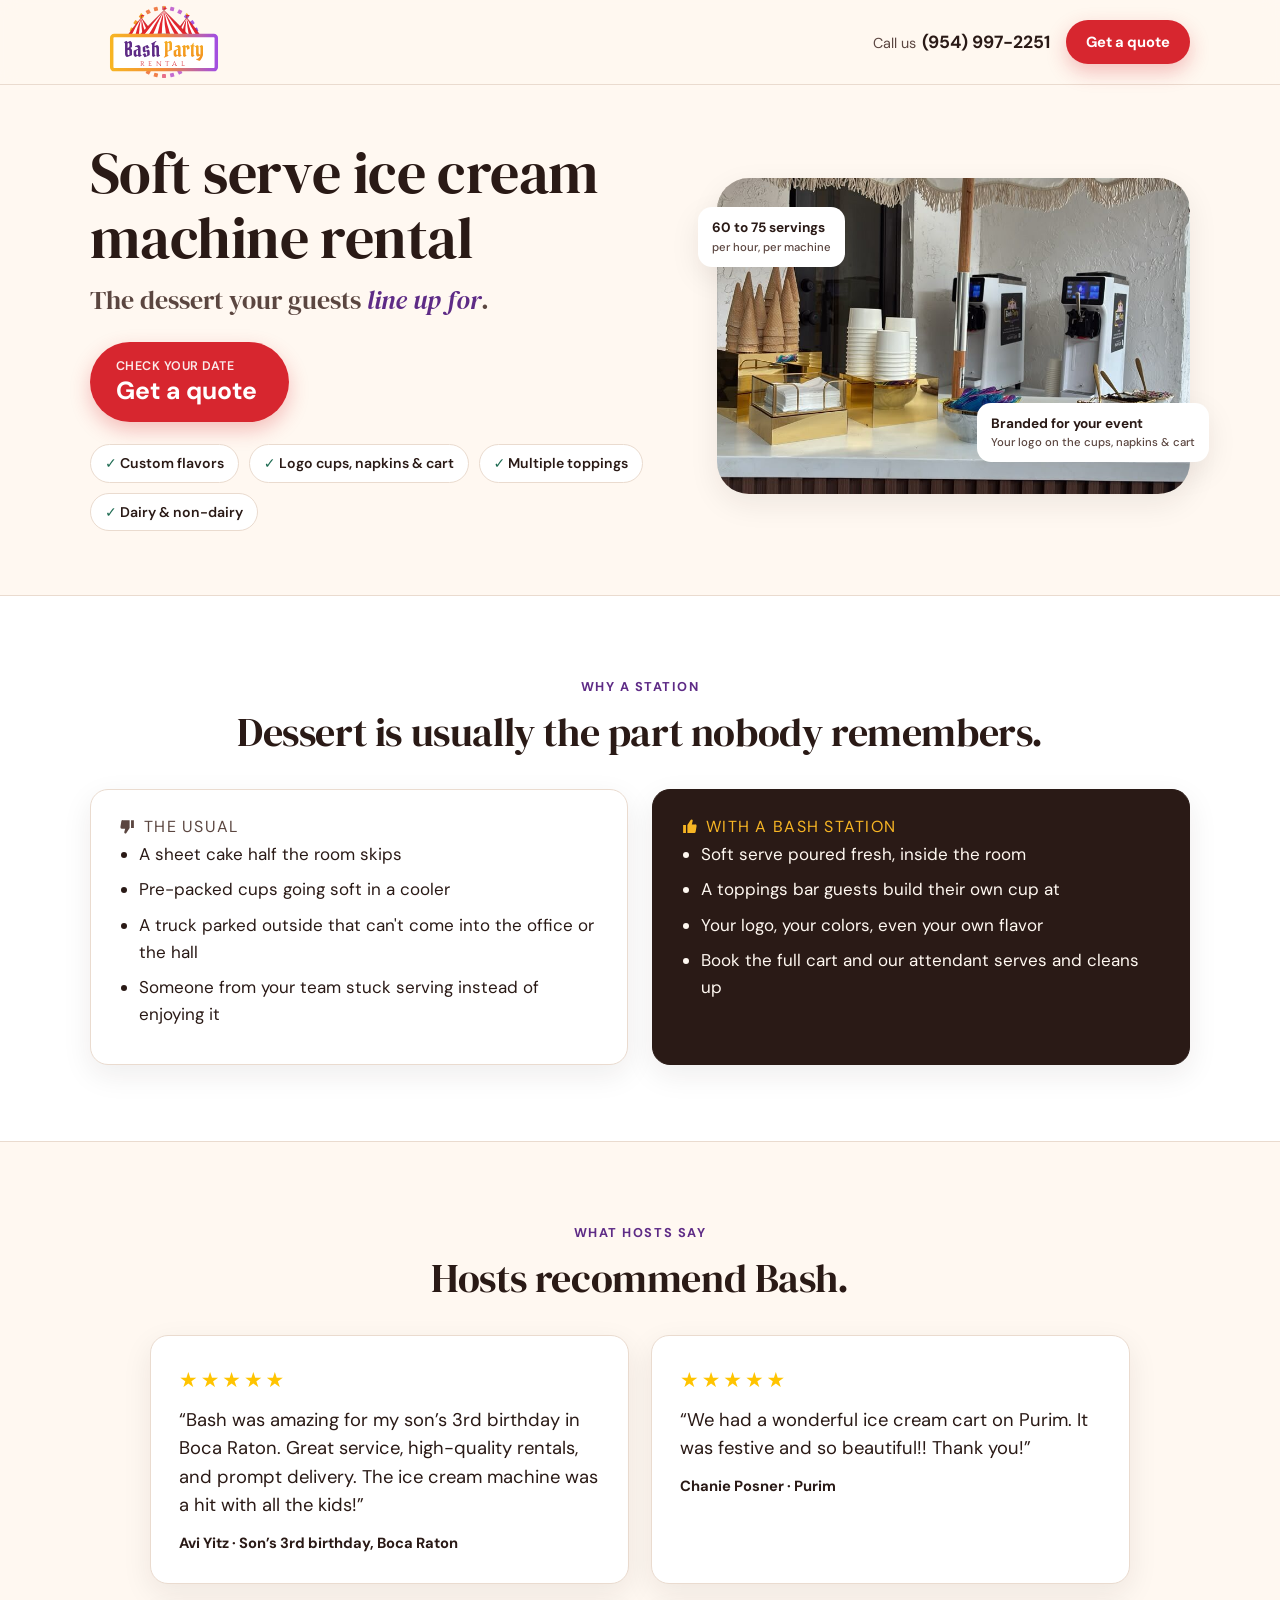
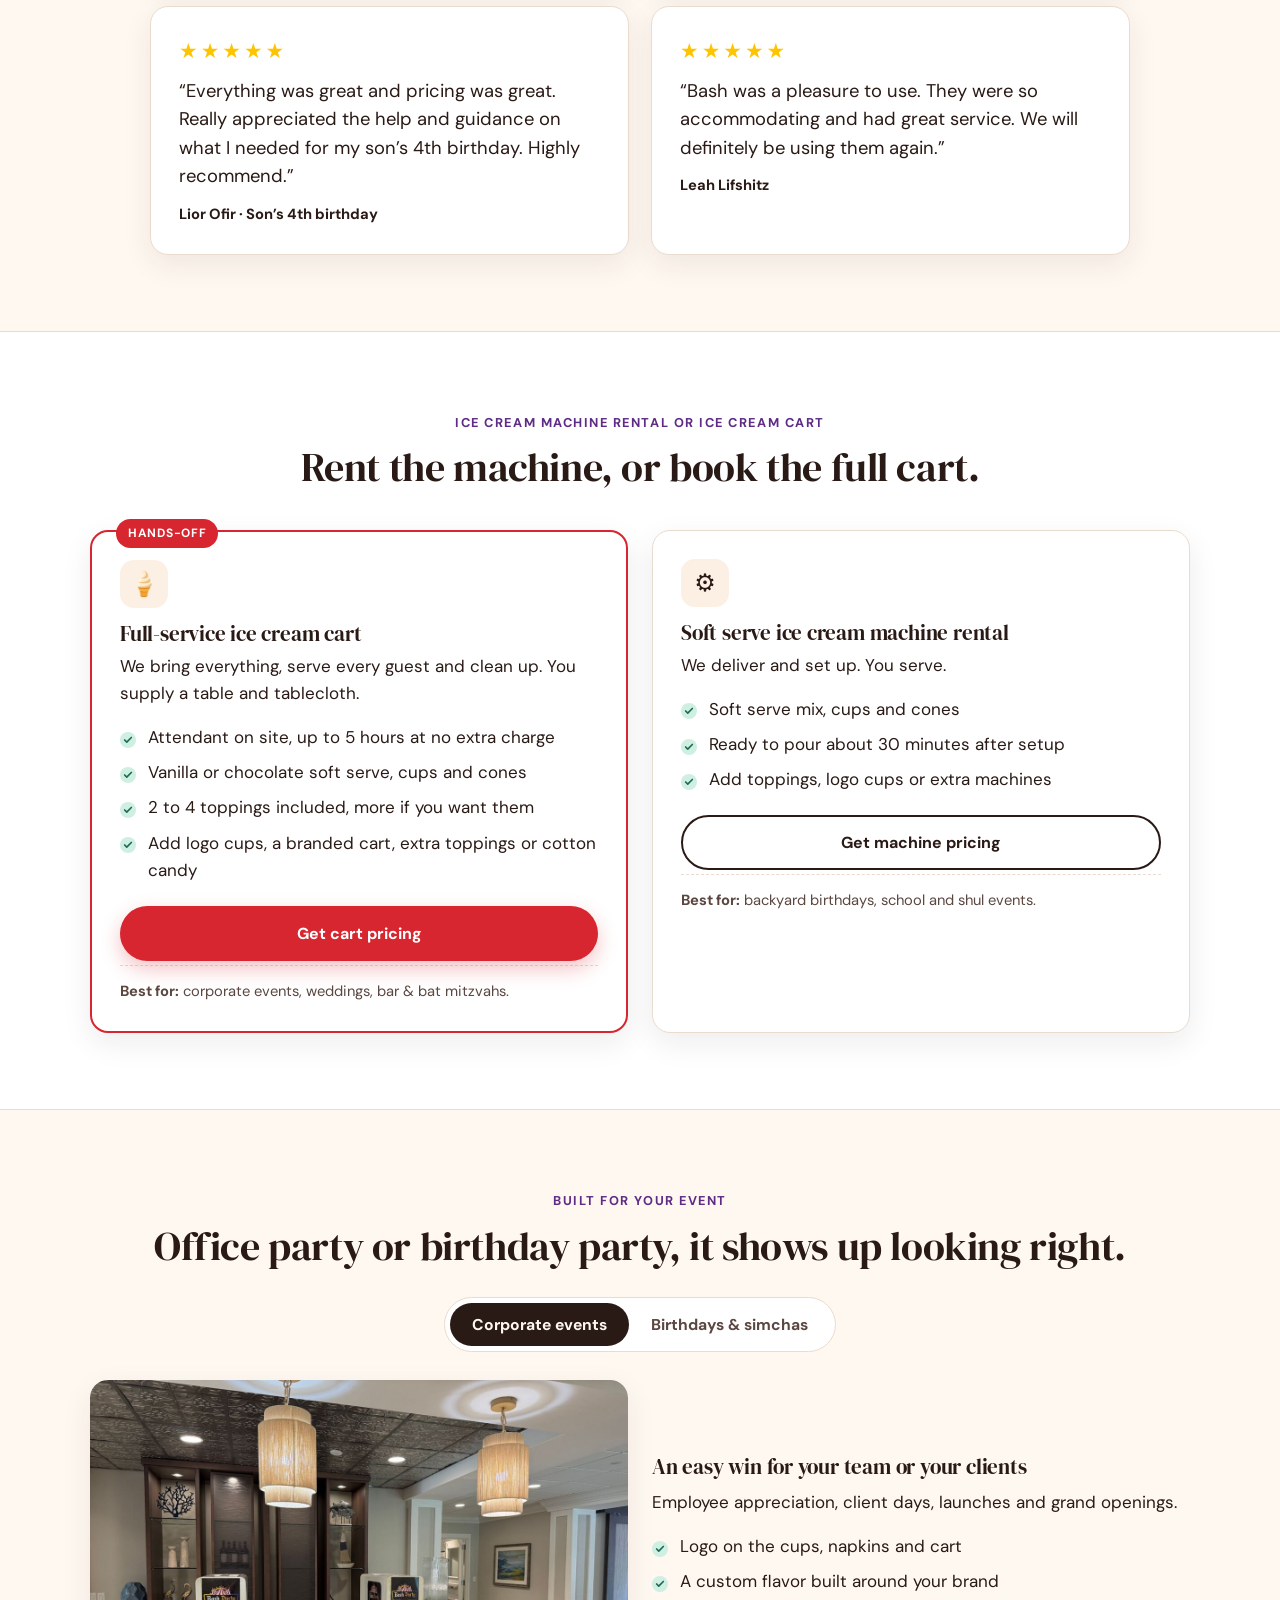
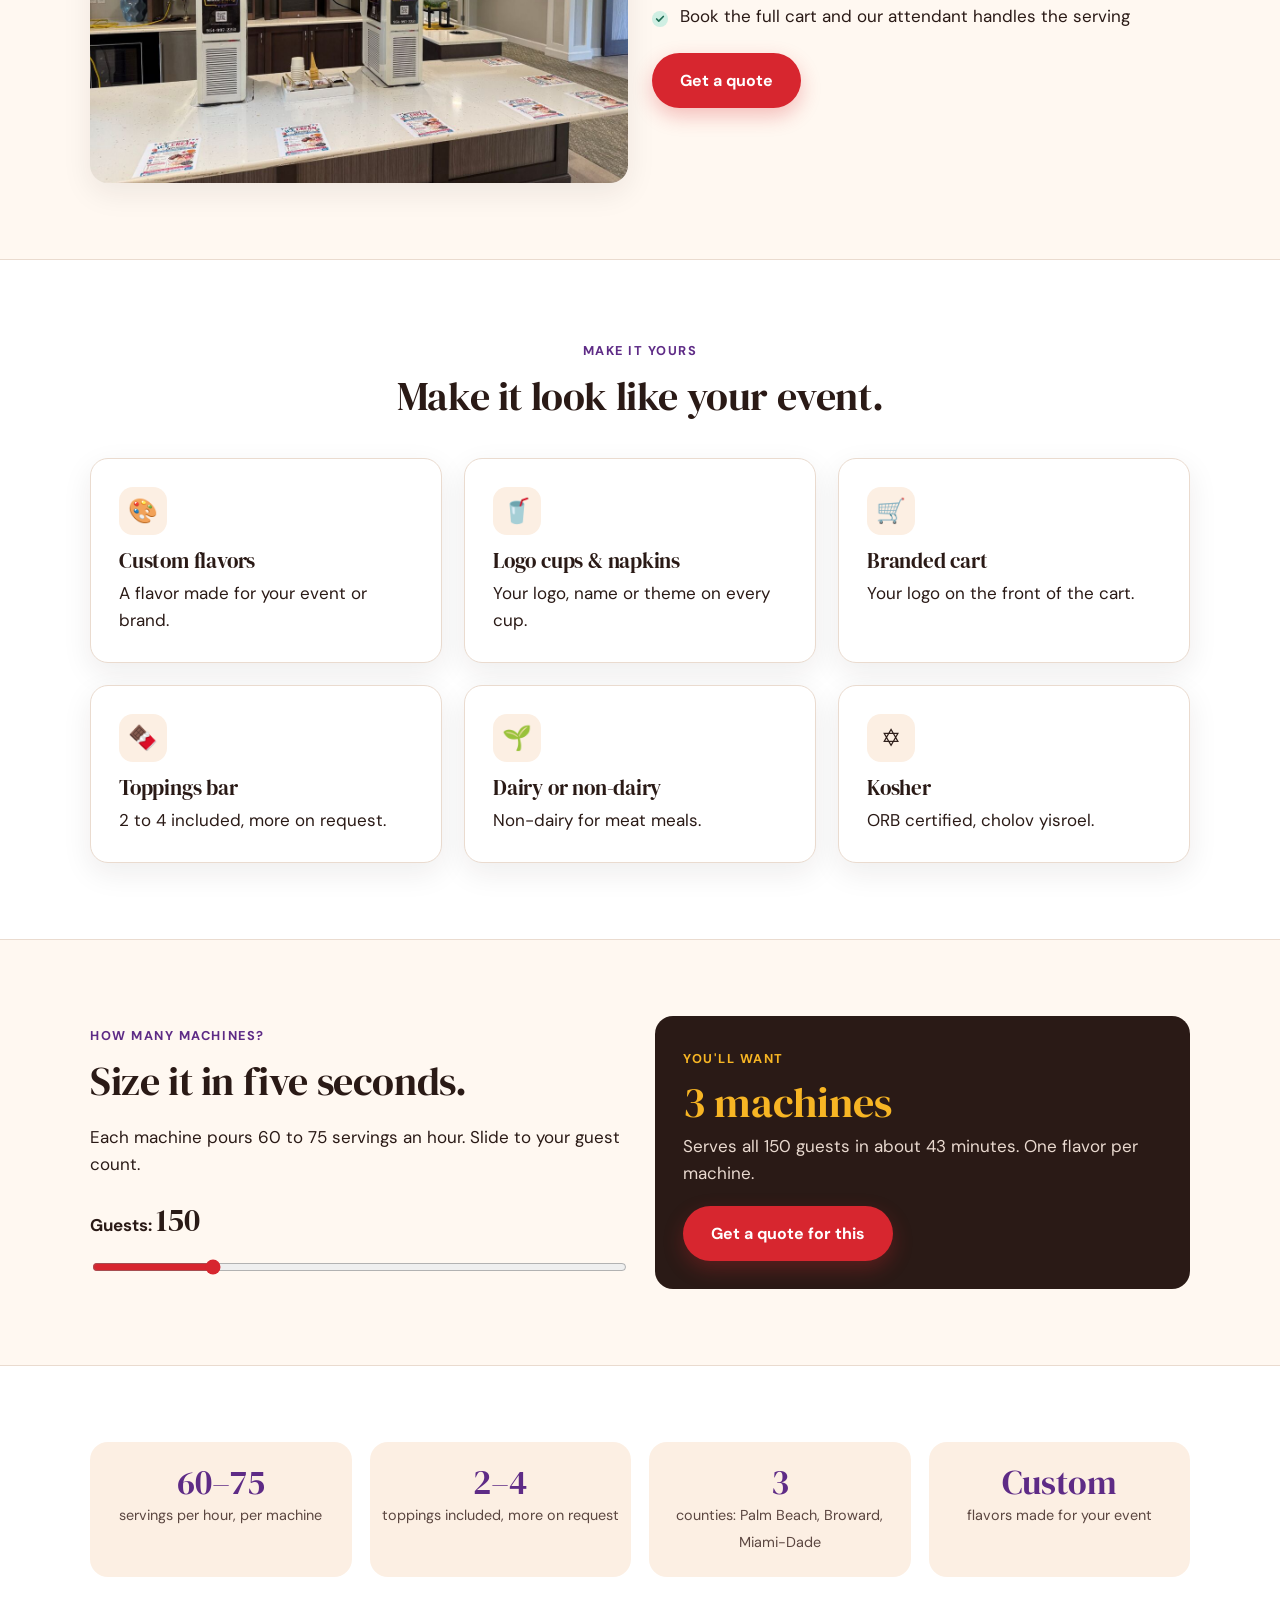
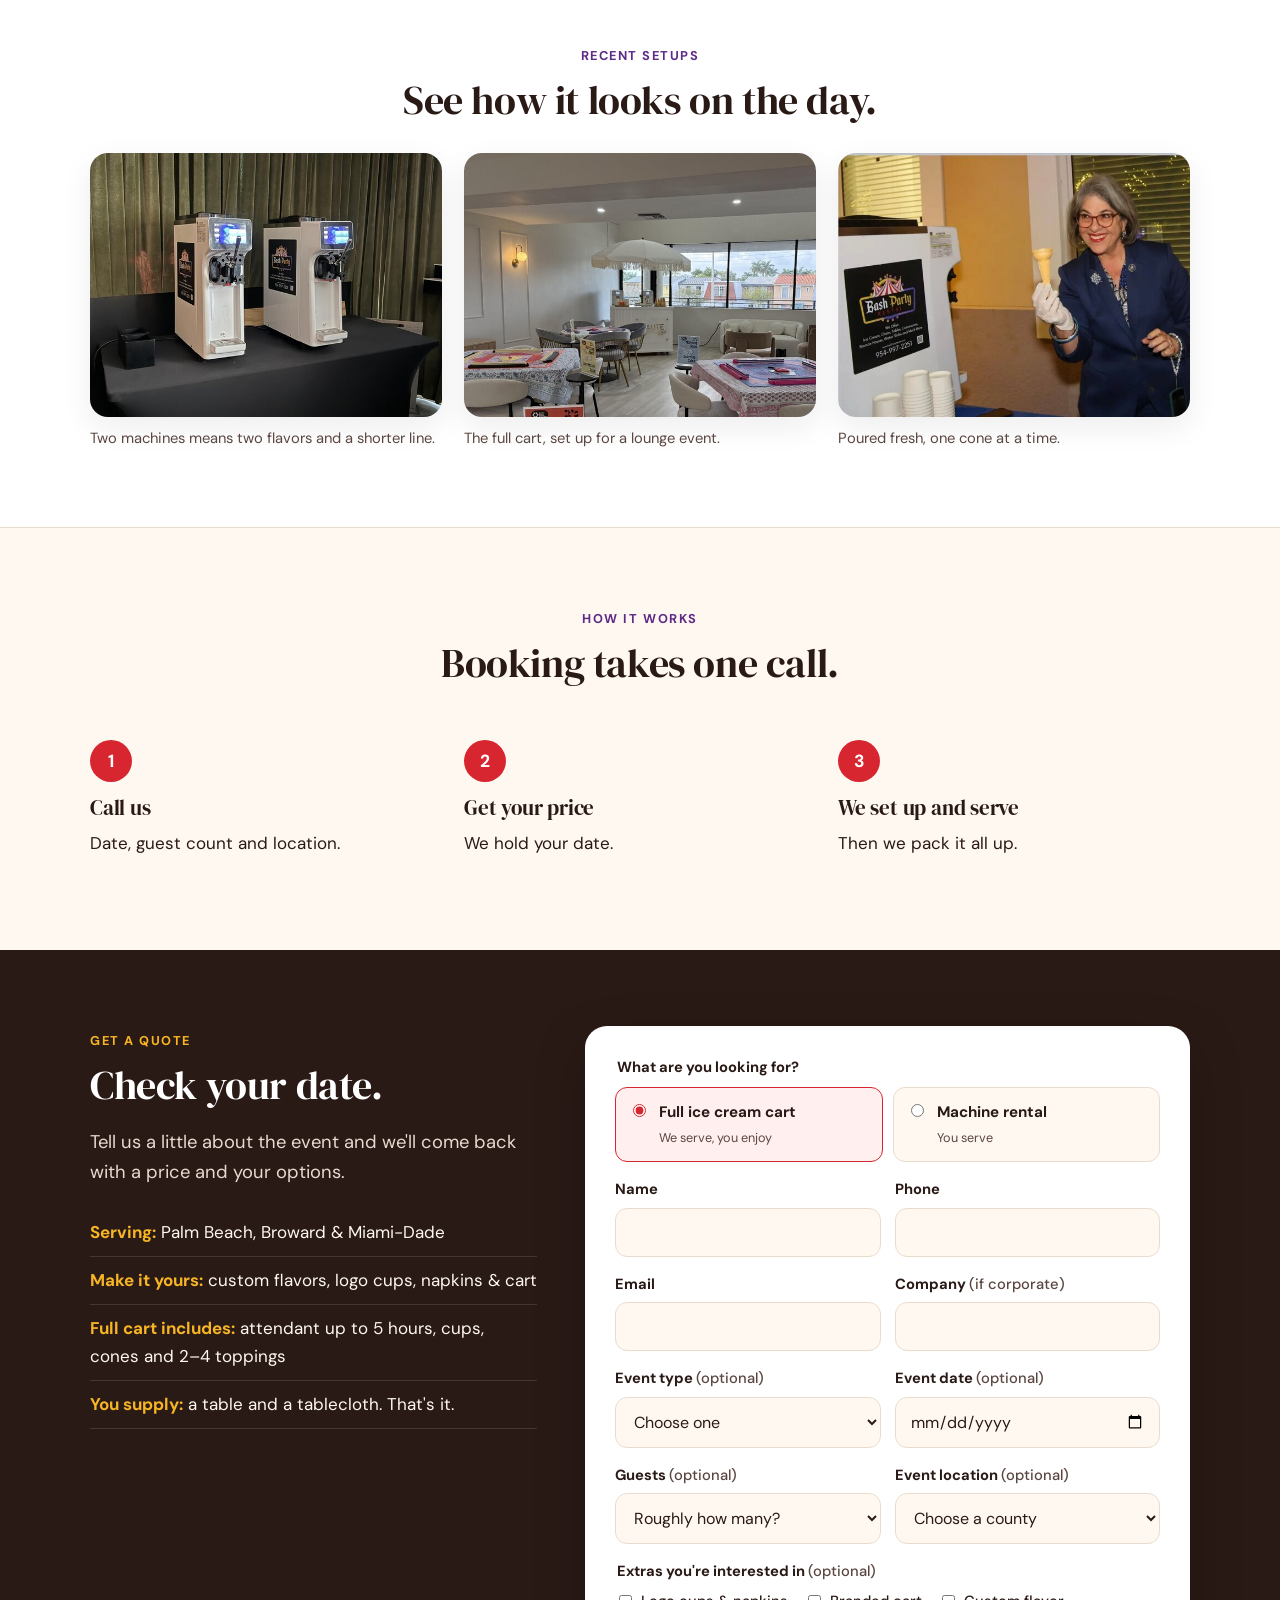
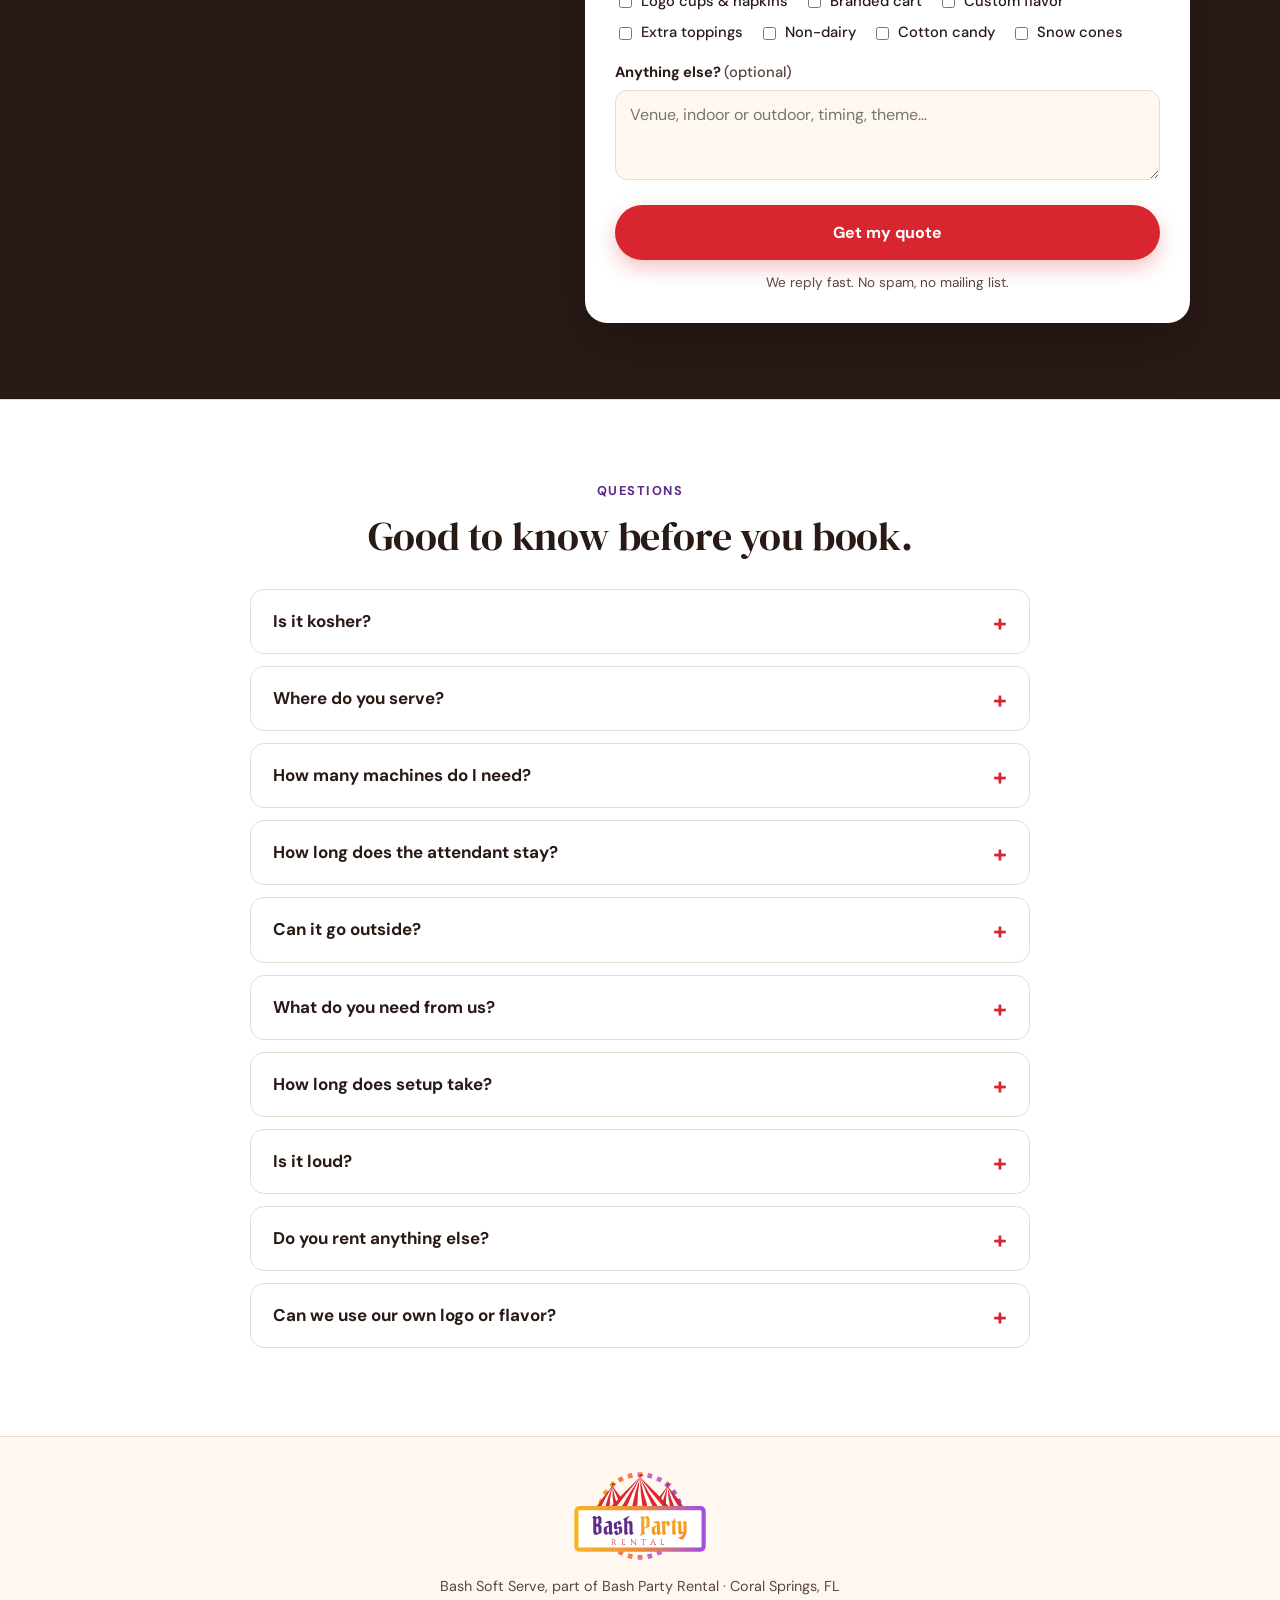
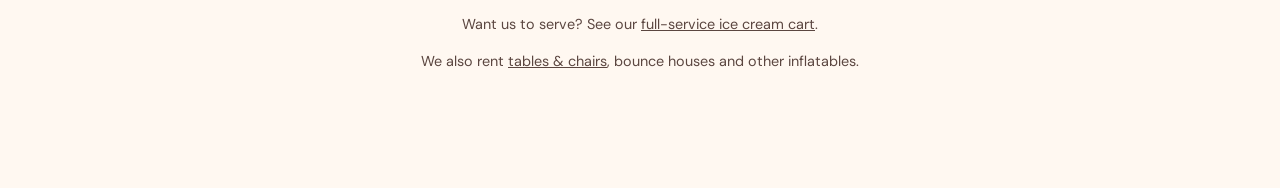
==== soft-serve/index.html @ 6d7f538a "Add an ice cream cart page and switch headings to DM Serif Display /ice-cream-cart/ is the full-serv" ====
<!DOCTYPE html>
<html lang="en">
<head>
<meta charset="UTF-8">
<meta name="viewport" content="width=device-width, initial-scale=1.0">
<title>Soft Serve Ice Cream Machine Rental &amp; Ice Cream Cart Rental | Bash</title>
<meta name="description" content="Soft serve ice cream machine rental and full-service ice cream cart rental for corporate events and parties. Custom flavors, toppings, and your logo on the cups, napkins and cart.">
<!-- Ads landing page: kept out of search so it doesn't compete with the main site. -->
<meta name="robots" content="noindex, nofollow">
<meta name="theme-color" content="#FFF8F1">
<link rel="icon" href="data:image/svg+xml,%3Csvg xmlns='http://www.w3.org/2000/svg' viewBox='0 0 64 64'%3E%3Cpath d='M20 30h24L32 60z' fill='%23F7B524'/%3E%3Cpath d='M18 30c0-6 4-9 8-9 0-7 4-12 6-15 2 3 6 8 6 15 4 0 8 3 8 9z' fill='%23D7262F'/%3E%3C/svg%3E">
<link rel="preconnect" href="https://fonts.googleapis.com">
<link rel="preconnect" href="https://fonts.gstatic.com" crossorigin>
<link rel="stylesheet" href="https://fonts.googleapis.com/css2?family=DM+Serif+Display:ital@0;1&family=DM+Sans:wght@400;500;600;700&family=Pirata+One&family=Cinzel:wght@500&display=swap">
<link rel="stylesheet" href="../bash.css?v=1">
<script src="../bash.js?v=1"></script>
</head>

<body data-page="softserve">

<header class="topbar">
  <div class="wrap">
    <a class="brand" href="#top" aria-label="Bash Party Rental">
      <svg class="logo" viewBox="0 0 600 300" xmlns="http://www.w3.org/2000/svg" role="img" aria-label="Bash Party Rental">
<defs><linearGradient id="bashFrame" x1="0" x2="1" y1="0" y2="0"><stop offset="0" stop-color="#F7B524"/><stop offset=".5" stop-color="#F28A3A"/><stop offset="1" stop-color="#A24FE0"/></linearGradient>
<linearGradient id="bashGold" x1="0" x2="0" y1="0" y2="1"><stop offset="0" stop-color="#F7B524"/><stop offset="1" stop-color="#F28A1E"/></linearGradient></defs>
<rect x="292.0" y="4.0" width="16" height="16" rx="2" fill="#E8708A" transform="rotate(0.0 300.0 12.0)"/><rect x="325.0" y="8.0" width="16" height="16" rx="2" fill="#C46BD0" transform="rotate(13.8 333.0 16.0)"/><rect x="356.1" y="19.8" width="16" height="16" rx="2" fill="#C46BD0" transform="rotate(27.7 364.1 27.8)"/><rect x="383.5" y="38.7" width="16" height="16" rx="2" fill="#A55AE0" transform="rotate(41.5 391.5 46.7)"/><rect x="405.6" y="63.6" width="16" height="16" rx="2" fill="#A55AE0" transform="rotate(55.4 413.6 71.6)"/><rect x="421.0" y="93.1" width="16" height="16" rx="2" fill="#8E4FD8" transform="rotate(69.2 429.0 101.1)"/><rect x="429.0" y="125.4" width="16" height="16" rx="2" fill="#8E4FD8" transform="rotate(83.1 437.0 133.4)"/><rect x="429.0" y="158.6" width="16" height="16" rx="2" fill="#8E4FD8" transform="rotate(96.9 437.0 166.6)"/><rect x="421.0" y="190.9" width="16" height="16" rx="2" fill="#8E4FD8" transform="rotate(110.8 429.0 198.9)"/><rect x="405.6" y="220.4" width="16" height="16" rx="2" fill="#A55AE0" transform="rotate(124.6 413.6 228.4)"/><rect x="383.5" y="245.3" width="16" height="16" rx="2" fill="#A55AE0" transform="rotate(138.5 391.5 253.3)"/><rect x="356.1" y="264.2" width="16" height="16" rx="2" fill="#C46BD0" transform="rotate(152.3 364.1 272.2)"/><rect x="325.0" y="276.0" width="16" height="16" rx="2" fill="#C46BD0" transform="rotate(166.2 333.0 284.0)"/><rect x="292.0" y="280.0" width="16" height="16" rx="2" fill="#E8708A" transform="rotate(180.0 300.0 288.0)"/><rect x="259.0" y="276.0" width="16" height="16" rx="2" fill="#F07F4A" transform="rotate(193.8 267.0 284.0)"/><rect x="227.9" y="264.2" width="16" height="16" rx="2" fill="#F07F4A" transform="rotate(207.7 235.9 272.2)"/><rect x="200.5" y="245.3" width="16" height="16" rx="2" fill="#F49A2C" transform="rotate(221.5 208.5 253.3)"/><rect x="178.4" y="220.4" width="16" height="16" rx="2" fill="#F49A2C" transform="rotate(235.4 186.4 228.4)"/><rect x="163.0" y="190.9" width="16" height="16" rx="2" fill="#F7B524" transform="rotate(249.2 171.0 198.9)"/><rect x="155.0" y="158.6" width="16" height="16" rx="2" fill="#F7B524" transform="rotate(263.1 163.0 166.6)"/><rect x="155.0" y="125.4" width="16" height="16" rx="2" fill="#F7B524" transform="rotate(276.9 163.0 133.4)"/><rect x="163.0" y="93.1" width="16" height="16" rx="2" fill="#F7B524" transform="rotate(290.8 171.0 101.1)"/><rect x="178.4" y="63.6" width="16" height="16" rx="2" fill="#F49A2C" transform="rotate(304.6 186.4 71.6)"/><rect x="200.5" y="38.7" width="16" height="16" rx="2" fill="#F49A2C" transform="rotate(318.5 208.5 46.7)"/><rect x="227.9" y="19.8" width="16" height="16" rx="2" fill="#F07F4A" transform="rotate(332.3 235.9 27.8)"/><rect x="259.0" y="8.0" width="16" height="16" rx="2" fill="#F07F4A" transform="rotate(346.2 267.0 16.0)"/>
<path d="M208,52 Q175.0,90.0 150.0,128 L166.0,128 Q191.0,90.0 208,52Z" fill="#E3262E"/><path d="M208,52 Q183.0,90.0 166.0,128 L182.0,128 Q199.0,90.0 208,52Z" fill="#FFFFFF"/><path d="M208,52 Q191.0,90.0 182.0,128 L198.0,128 Q207.0,90.0 208,52Z" fill="#E3262E"/><path d="M208,52 Q199.0,90.0 198.0,128 L214.0,128 Q215.0,90.0 208,52Z" fill="#FFFFFF"/><path d="M208,52 Q207.0,90.0 214.0,128 L230.0,128 Q223.0,90.0 208,52Z" fill="#E3262E"/><path d="M208,52 Q215.0,90.0 230.0,128 L246.0,128 Q231.0,90.0 208,52Z" fill="#FFFFFF"/><path d="M208,52 Q223.0,90.0 246.0,128 L262.0,128 Q239.0,90.0 208,52Z" fill="#E3262E"/><path d="M208,52 Q175.0,90.0 150,128 L262,128 Q239.0,90.0 208,52Z" fill="none" stroke="#B51D24" stroke-width="2"/><line x1="208" y1="52" x2="208" y2="38" stroke="#7A4A1E" stroke-width="3"/><path d="M208,38 l14,5 l-14,5z" fill="#E3262E"/><circle cx="208" cy="37" r="3.5" fill="#F7B524"/><path d="M392,52 Q361.0,90.0 338.0,128 L354.0,128 Q377.0,90.0 392,52Z" fill="#E3262E"/><path d="M392,52 Q369.0,90.0 354.0,128 L370.0,128 Q385.0,90.0 392,52Z" fill="#FFFFFF"/><path d="M392,52 Q377.0,90.0 370.0,128 L386.0,128 Q393.0,90.0 392,52Z" fill="#E3262E"/><path d="M392,52 Q385.0,90.0 386.0,128 L402.0,128 Q401.0,90.0 392,52Z" fill="#FFFFFF"/><path d="M392,52 Q393.0,90.0 402.0,128 L418.0,128 Q409.0,90.0 392,52Z" fill="#E3262E"/><path d="M392,52 Q401.0,90.0 418.0,128 L434.0,128 Q417.0,90.0 392,52Z" fill="#FFFFFF"/><path d="M392,52 Q409.0,90.0 434.0,128 L450.0,128 Q425.0,90.0 392,52Z" fill="#E3262E"/><path d="M392,52 Q361.0,90.0 338,128 L450,128 Q425.0,90.0 392,52Z" fill="none" stroke="#B51D24" stroke-width="2"/><line x1="392" y1="52" x2="392" y2="38" stroke="#7A4A1E" stroke-width="3"/><path d="M392,38 l14,5 l-14,5z" fill="#E3262E"/><circle cx="392" cy="37" r="3.5" fill="#F7B524"/><path d="M300,22 Q244.0,75.0 196.0,128 L214.9,128 Q261.45454545454544,75.0 300,22Z" fill="#E3262E"/><path d="M300,22 Q253.45454545454544,75.0 214.9,128 L233.8,128 Q270.9090909090909,75.0 300,22Z" fill="#FFFFFF"/><path d="M300,22 Q262.9090909090909,75.0 233.8,128 L252.7,128 Q280.3636363636364,75.0 300,22Z" fill="#E3262E"/><path d="M300,22 Q272.3636363636364,75.0 252.7,128 L271.6,128 Q289.8181818181818,75.0 300,22Z" fill="#FFFFFF"/><path d="M300,22 Q281.8181818181818,75.0 271.6,128 L290.5,128 Q299.27272727272725,75.0 300,22Z" fill="#E3262E"/><path d="M300,22 Q291.27272727272725,75.0 290.5,128 L309.5,128 Q308.72727272727275,75.0 300,22Z" fill="#FFFFFF"/><path d="M300,22 Q300.72727272727275,75.0 309.5,128 L328.4,128 Q318.1818181818182,75.0 300,22Z" fill="#E3262E"/><path d="M300,22 Q310.1818181818182,75.0 328.4,128 L347.3,128 Q327.6363636363636,75.0 300,22Z" fill="#FFFFFF"/><path d="M300,22 Q319.6363636363636,75.0 347.3,128 L366.2,128 Q337.0909090909091,75.0 300,22Z" fill="#E3262E"/><path d="M300,22 Q329.0909090909091,75.0 366.2,128 L385.1,128 Q346.54545454545456,75.0 300,22Z" fill="#FFFFFF"/><path d="M300,22 Q338.54545454545456,75.0 385.1,128 L404.0,128 Q356.0,75.0 300,22Z" fill="#E3262E"/><path d="M300,22 Q244.0,75.0 196,128 L404,128 Q356.0,75.0 300,22Z" fill="none" stroke="#B51D24" stroke-width="2"/><line x1="300" y1="22" x2="300" y2="8" stroke="#7A4A1E" stroke-width="3"/><path d="M300,8 l14,5 l-14,5z" fill="#E3262E"/><circle cx="300" cy="7" r="3.5" fill="#F7B524"/><path d="M150,128 Q300,104 450,128 L450,134 L150,134Z" fill="#9AA0A6"/>
<rect x="88" y="124" width="424" height="138" rx="10" fill="#FFFFFF" stroke="url(#bashFrame)" stroke-width="14"/>
<text x="300" y="212" text-anchor="middle" font-family="'Pirata One', 'UnifrakturMaguntia', Georgia, serif" font-size="84"><tspan fill="#5E2B86">Bash</tspan><tspan fill="url(#bashGold)" dx="18">Party</tspan></text>
<text x="300" y="248" text-anchor="middle" font-family="'Cinzel', Georgia, serif" font-size="28" letter-spacing="14" fill="#D7262F">RENTAL</text>
</svg>
    </a>
    <div class="topbar-actions">
      <a class="mobile-only btn btn-primary btn-sm btn-call" data-phone href="tel:+19549972251"><svg class="ic" viewBox="0 0 24 24" aria-hidden="true"><path d="M22 16.9v3a2 2 0 0 1-2.2 2 19.8 19.8 0 0 1-8.6-3.1 19.5 19.5 0 0 1-6-6A19.8 19.8 0 0 1 2.1 4.2 2 2 0 0 1 4.1 2h3a2 2 0 0 1 2 1.7c.1 1 .4 1.9.7 2.8a2 2 0 0 1-.5 2.1L8 9.9a16 16 0 0 0 6 6l1.3-1.3a2 2 0 0 1 2.1-.4c.9.3 1.8.6 2.8.7a2 2 0 0 1 1.7 2z" fill="currentColor"/></svg> <span class="num">(954) 997-2251</span></a>
      <span class="desk-only header-phone">Call us <span class="num">(954) 997-2251</span></span>
      <a class="desk-only btn btn-primary btn-sm" href="#quote">Get a quote</a>
    </div>
  </div>
</header>

<main id="top">

  <!-- HERO -->
  <section class="hero">
    <div class="wrap hero-grid">
      <div class="hero-text">
        <h1 data-kw>Soft serve ice cream machine rental</h1>
        <p class="hero-sub">The dessert your guests <em>line up for</em>.</p>
        <div class="hero-call">
          <a class="mobile-only btn btn-primary btn-call btn-xl" data-phone href="tel:+19549972251"><svg class="ic" viewBox="0 0 24 24" aria-hidden="true"><path d="M22 16.9v3a2 2 0 0 1-2.2 2 19.8 19.8 0 0 1-8.6-3.1 19.5 19.5 0 0 1-6-6A19.8 19.8 0 0 1 2.1 4.2 2 2 0 0 1 4.1 2h3a2 2 0 0 1 2 1.7c.1 1 .4 1.9.7 2.8a2 2 0 0 1-.5 2.1L8 9.9a16 16 0 0 0 6 6l1.3-1.3a2 2 0 0 1 2.1-.4c.9.3 1.8.6 2.8.7a2 2 0 0 1 1.7 2z" fill="currentColor"/></svg><span><small>Call to check your date</small><span class="num">(954) 997-2251</span></span></a>
          <a class="desk-only btn btn-primary btn-xl" href="#quote"><span><small>Check your date</small>Get a quote</span></a>
        </div>
        <p class="price-note"><span data-min-wrap>Full-service carts from <strong data-min="softServeStationFrom"></strong>. </span><span data-min-wrap>Machine rentals from <strong data-min="machineRentalFrom"></strong>.</span></p>
        <ul class="trust-row">
          <li>Custom flavors</li>
          <li>Logo cups, napkins &amp; cart</li>
          <li>Multiple toppings</li>
          <li>Dairy &amp; non-dairy</li>
        </ul>
      </div>
      <div class="hero-art hero-photo">
        <img src="../images/gold-cart-umbrella.jpg" alt="Bash soft serve cart with a fringed umbrella, two machines, cones and cups on gold stands, and a toppings tray" width="1024" height="576" fetchpriority="high">
        <div class="tag tag-a">60 to 75 servings<small>per hour, per machine</small></div>
        <div class="tag tag-b">Branded for your event<small>Your logo on the cups, napkins &amp; cart</small></div>
      </div>
    </div>
  </section>

  <!-- BEFORE / AFTER -->
  <section class="section section-alt">
    <div class="wrap">
      <div class="center">
        <span class="eyebrow">Why a station</span>
        <h2>Dessert is usually the part nobody remembers.</h2>
      </div>
      <div class="contrast" style="margin-top:34px">
        <div class="card before">
          <h3><span class="thumb thumb-down"><svg viewBox="0 0 24 24" aria-hidden="true"><path d="M17 14V3h4v11h-4zm-2-11v11l-4.6 7.2c-.5.8-1.6 1-2.3.4-.6-.4-.8-1.2-.6-1.9L8.7 15H4a2 2 0 0 1-2-2.3l1.3-8A2 2 0 0 1 5.3 3H15z" fill="currentColor"/></svg></span>The usual</h3>
          <ul>
            <li>A sheet cake half the room skips</li>
            <li>Pre-packed cups going soft in a cooler</li>
            <li>A truck parked outside that can't come into the office or the hall</li>
            <li>Someone from your team stuck serving instead of enjoying it</li>
          </ul>
        </div>
        <div class="card after">
          <h3><span class="thumb thumb-up"><svg viewBox="0 0 24 24" aria-hidden="true"><path d="M7 10v11H3V10h4zm2 11V10l4.6-7.2c.5-.8 1.6-1 2.3-.4.6.4.8 1.2.6 1.9L15.3 9H20a2 2 0 0 1 2 2.3l-1.3 8A2 2 0 0 1 18.7 21H9z" fill="currentColor"/></svg></span>With a Bash station</h3>
          <ul>
            <li>Soft serve poured fresh, inside the room</li>
            <li>A toppings bar guests build their own cup at</li>
            <li>Your logo, your colors, even your own flavor</li>
            <li>Book the full cart and our attendant serves and cleans up</li>
          </ul>
        </div>
      </div>
    </div>
  </section>

  <!-- REVIEWS: real reviews only, with name/company and event type -->
  <section class="section">
    <div class="wrap">
      <div class="center">
        <span class="eyebrow">What hosts say</span>
        <h2>Hosts recommend Bash.</h2>
      </div>
      <!-- Real reviews only. Add more cards here as they come in. -->
      <div class="reviews reviews-2" style="margin-top:34px">
        <blockquote class="card review review-feature">
          <div class="stars" aria-label="5 out of 5 stars">★★★★★</div>
          <p>&ldquo;Bash was amazing for my son&rsquo;s 3rd birthday in Boca Raton. Great service, high-quality rentals, and prompt delivery. The ice cream machine was a hit with all the kids!&rdquo;</p>
          <cite>Avi Yitz · Son&rsquo;s 3rd birthday, Boca Raton</cite>
        </blockquote>
        <blockquote class="card review review-feature">
          <div class="stars" aria-label="5 out of 5 stars">★★★★★</div>
          <p>&ldquo;We had a wonderful ice cream cart on Purim. It was festive and so beautiful!! Thank you!&rdquo;</p>
          <cite>Chanie Posner · Purim</cite>
        </blockquote>
        <blockquote class="card review review-feature">
          <div class="stars" aria-label="5 out of 5 stars">★★★★★</div>
          <p>&ldquo;Everything was great and pricing was great. Really appreciated the help and guidance on what I needed for my son&rsquo;s 4th birthday. Highly recommend.&rdquo;</p>
          <cite>Lior Ofir · Son&rsquo;s 4th birthday</cite>
        </blockquote>
        <blockquote class="card review review-feature">
          <div class="stars" aria-label="5 out of 5 stars">★★★★★</div>
          <p>&ldquo;Bash was a pleasure to use. They were so accommodating and had great service. We will definitely be using them again.&rdquo;</p>
          <cite>Leah Lifshitz</cite>
        </blockquote>
      </div>
    </div>
  </section>

  <!-- TWO WAYS TO BOOK -->
  <section class="section section-alt" id="options">
    <div class="wrap">
      <div class="center">
        <span class="eyebrow">Ice cream machine rental or ice cream cart</span>
        <h2>Rent the machine, or book the full cart.</h2>
      </div>
      <div class="grid-2" style="margin-top:40px">
        <div class="card card-feature">
          <span class="badge">Hands-off</span>
          <div class="icon-dot" aria-hidden="true">🍦</div>
          <h3>Full-service ice cream cart</h3>
          <p>We bring everything, serve every guest and clean up. You supply a table and tablecloth.</p>
          <ul class="checks">
            <li>Attendant on site, up to 5 hours at no extra charge</li>
            <li>Vanilla or chocolate soft serve, cups and cones</li>
            <li>2 to 4 toppings included, more if you want them</li>
            <li>Add logo cups, a branded cart, extra toppings or cotton candy</li>
          </ul>
          <a data-desk-label="Get cart pricing" data-desk-choose="station" class="btn btn-primary btn-block btn-call" href="tel:+19549972251"><svg class="ic" viewBox="0 0 24 24" aria-hidden="true"><path d="M22 16.9v3a2 2 0 0 1-2.2 2 19.8 19.8 0 0 1-8.6-3.1 19.5 19.5 0 0 1-6-6A19.8 19.8 0 0 1 2.1 4.2 2 2 0 0 1 4.1 2h3a2 2 0 0 1 2 1.7c.1 1 .4 1.9.7 2.8a2 2 0 0 1-.5 2.1L8 9.9a16 16 0 0 0 6 6l1.3-1.3a2 2 0 0 1 2.1-.4c.9.3 1.8.6 2.8.7a2 2 0 0 1 1.7 2z" fill="currentColor"/></svg> Call to price the cart</a>
          <p class="best-for"><strong>Best for:</strong> corporate events, weddings, bar &amp; bat mitzvahs.</p>
        </div>
        <div class="card">
          <div class="icon-dot" aria-hidden="true">⚙️</div>
          <h3>Soft serve ice cream machine rental</h3>
          <p>We deliver and set up. You serve.</p>
          <ul class="checks">
            <li>Soft serve mix, cups and cones</li>
            <li>Ready to pour about 30 minutes after setup</li>
            <li>Add toppings, logo cups or extra machines</li>
          </ul>
          <a data-desk-label="Get machine pricing" data-desk-choose="machine" class="btn btn-ghost btn-block btn-call" href="tel:+19549972251"><svg class="ic" viewBox="0 0 24 24" aria-hidden="true"><path d="M22 16.9v3a2 2 0 0 1-2.2 2 19.8 19.8 0 0 1-8.6-3.1 19.5 19.5 0 0 1-6-6A19.8 19.8 0 0 1 2.1 4.2 2 2 0 0 1 4.1 2h3a2 2 0 0 1 2 1.7c.1 1 .4 1.9.7 2.8a2 2 0 0 1-.5 2.1L8 9.9a16 16 0 0 0 6 6l1.3-1.3a2 2 0 0 1 2.1-.4c.9.3 1.8.6 2.8.7a2 2 0 0 1 1.7 2z" fill="currentColor"/></svg> Call to price a machine</a>
          <p class="best-for"><strong>Best for:</strong> backyard birthdays, school and shul events.</p>
        </div>
      </div>
    </div>
  </section>

  <!-- CORPORATE vs PERSONAL -->
  <section class="section" id="events">
    <div class="wrap">
      <div class="center">
        <span class="eyebrow">Built for your event</span>
        <h2>Office party or birthday party, it shows up looking right.</h2>
        <div class="split-tabs" role="tablist" aria-label="Event type">
          <button type="button" role="tab" id="tab-corp" aria-controls="panel-corp" aria-selected="true" data-event-type="Corporate event">Corporate events</button>
          <button type="button" role="tab" id="tab-pers" aria-controls="panel-pers" aria-selected="false" data-event-type="Birthday party">Birthdays &amp; simchas</button>
        </div>
      </div>

      <div class="split-panel" id="panel-corp" role="tabpanel" aria-labelledby="tab-corp">
        <div class="grid-2">
          <img class="pic" src="../images/corporate-ice-cream-social.jpg" alt="Two Bash soft serve machines set up for an employee ice cream social in an office lounge" width="1200" height="900" loading="lazy">
          <div>
            <h3>An easy win for your team or your clients</h3>
            <p>Employee appreciation, client days, launches and grand openings.</p>
            <ul class="checks">
              <li>Logo on the cups, napkins and cart</li>
              <li>A custom flavor built around your brand</li>
              <li>Book the full cart and our attendant handles the serving</li>
            </ul>
            <a data-desk-label="Get a quote" class="btn btn-primary btn-call" data-phone href="tel:+19549972251"><svg class="ic" viewBox="0 0 24 24" aria-hidden="true"><path d="M22 16.9v3a2 2 0 0 1-2.2 2 19.8 19.8 0 0 1-8.6-3.1 19.5 19.5 0 0 1-6-6A19.8 19.8 0 0 1 2.1 4.2 2 2 0 0 1 4.1 2h3a2 2 0 0 1 2 1.7c.1 1 .4 1.9.7 2.8a2 2 0 0 1-.5 2.1L8 9.9a16 16 0 0 0 6 6l1.3-1.3a2 2 0 0 1 2.1-.4c.9.3 1.8.6 2.8.7a2 2 0 0 1 1.7 2z" fill="currentColor"/></svg> Call <span class="num">(954) 997-2251</span></a>
          </div>
        </div>
      </div>

      <div class="split-panel" id="panel-pers" role="tabpanel" aria-labelledby="tab-pers" hidden>
        <div class="grid-2">
          <img class="pic" src="../images/birthday-station-awning.jpg" alt="Bash soft serve machine under a pink and white striped awning at a birthday party, with cones, cups and toppings laid out" width="640" height="480" loading="lazy">
          <div>
            <h3>The part of the party the kids talk about after</h3>
            <p>Birthdays, upsherins, bar and bat mitzvahs, school and shul events.</p>
            <ul class="checks">
              <li>Multiple toppings for a build-your-own bar</li>
              <li>Dairy and non-dairy, so it works after a meat meal</li>
              <li>Name or theme on the cups and napkins</li>
            </ul>
            <a data-desk-label="Get a quote" class="btn btn-primary btn-call" data-phone href="tel:+19549972251"><svg class="ic" viewBox="0 0 24 24" aria-hidden="true"><path d="M22 16.9v3a2 2 0 0 1-2.2 2 19.8 19.8 0 0 1-8.6-3.1 19.5 19.5 0 0 1-6-6A19.8 19.8 0 0 1 2.1 4.2 2 2 0 0 1 4.1 2h3a2 2 0 0 1 2 1.7c.1 1 .4 1.9.7 2.8a2 2 0 0 1-.5 2.1L8 9.9a16 16 0 0 0 6 6l1.3-1.3a2 2 0 0 1 2.1-.4c.9.3 1.8.6 2.8.7a2 2 0 0 1 1.7 2z" fill="currentColor"/></svg> Call <span class="num">(954) 997-2251</span></a>
          </div>
        </div>
      </div>
    </div>
  </section>

  <!-- CUSTOMIZE -->
  <section class="section section-alt">
    <div class="wrap">
      <div class="center">
        <span class="eyebrow">Make it yours</span>
        <h2>Make it look like your event.</h2>
      </div>
      <div class="grid-3 tiles" style="margin-top:40px">
        <div class="card"><div class="icon-dot" aria-hidden="true">🎨</div><h3>Custom flavors</h3><p>A flavor made for your event or brand.</p></div>
        <div class="card"><div class="icon-dot" aria-hidden="true">🥤</div><h3>Logo cups &amp; napkins</h3><p>Your logo, name or theme on every cup.</p></div>
        <div class="card"><div class="icon-dot" aria-hidden="true">🛒</div><h3>Branded cart</h3><p>Your logo on the front of the cart.</p></div>
        <div class="card"><div class="icon-dot" aria-hidden="true">🍫</div><h3>Toppings bar</h3><p>2 to 4 included, more on request.</p></div>
        <div class="card"><div class="icon-dot" aria-hidden="true">🌱</div><h3>Dairy or non-dairy</h3><p>Non-dairy for meat meals.</p></div>
        <div class="card"><div class="icon-dot" aria-hidden="true">✡️</div><h3>Kosher</h3><p>ORB certified, cholov yisroel.</p></div>
      </div>
    </div>
  </section>

  <!-- PLANNER -->
  <section class="section">
    <div class="wrap planner">
      <div>
        <span class="eyebrow">How many machines?</span>
        <h2>Size it in five seconds.</h2>
        <p>Each machine pours 60 to 75 servings an hour. Slide to your guest count.</p>
        <label for="guests">Guests: <span class="guest-count" id="guests-val">150</span></label>
        <input type="range" id="guests" min="25" max="600" step="25" value="150">
      </div>
      <div class="planner-out" aria-live="polite">
        <span class="eyebrow" style="color:var(--waffle)">You'll want</span>
        <b id="machines">3 machines</b>
        <p id="planner-note"></p>
        <a data-desk-label="Get a quote for this" class="btn btn-primary btn-call" data-phone href="tel:+19549972251" style="margin-top:18px"><svg class="ic" viewBox="0 0 24 24" aria-hidden="true"><path d="M22 16.9v3a2 2 0 0 1-2.2 2 19.8 19.8 0 0 1-8.6-3.1 19.5 19.5 0 0 1-6-6A19.8 19.8 0 0 1 2.1 4.2 2 2 0 0 1 4.1 2h3a2 2 0 0 1 2 1.7c.1 1 .4 1.9.7 2.8a2 2 0 0 1-.5 2.1L8 9.9a16 16 0 0 0 6 6l1.3-1.3a2 2 0 0 1 2.1-.4c.9.3 1.8.6 2.8.7a2 2 0 0 1 1.7 2z" fill="currentColor"/></svg> Call to book this</a>
      </div>
    </div>
  </section>

  <!-- PROOF: STATS + GALLERY -->
  <section class="section section-alt">
    <div class="wrap">
      <div class="stats">
        <div class="stat"><b>60–75</b><span>servings per hour, per machine</span></div>
        <div class="stat"><b>2–4</b><span>toppings included, more on request</span></div>
        <div class="stat"><b>3</b><span>counties: Palm Beach, Broward, Miami-Dade</span></div>
        <div class="stat"><b>Custom</b><span>flavors made for your event</span></div>
      </div>

      <div class="center" style="margin-top:64px">
        <span class="eyebrow">Recent setups</span>
        <h2>See how it looks on the day.</h2>
      </div>
      <div class="grid-3" style="margin-top:30px">
        <figure class="shot"><img class="pic" src="../images/two-machines-venue.jpg" alt="Two Bash soft serve machines set up on a black-draped table at an event venue" width="640" height="480" loading="lazy"><figcaption>Two machines means two flavors and a shorter line.</figcaption></figure>
        <figure class="shot"><img class="pic" src="../images/lounge-station-setup.jpg" alt="A white Bash soft serve station with a fringed umbrella set up in a bright event lounge" width="640" height="480" loading="lazy"><figcaption>The full cart, set up for a lounge event.</figcaption></figure>
        <figure class="shot"><img class="pic" src="../images/event-guest-cone.jpg" alt="A guest holding a fresh soft serve cone next to a Bash machine at an event" width="640" height="480" loading="lazy"><figcaption>Poured fresh, one cone at a time.</figcaption></figure>
      </div>
    </div>
  </section>

  <!-- HOW IT WORKS -->
  <section class="section">
    <div class="wrap">
      <div class="center">
        <span class="eyebrow">How it works</span>
        <h2>Booking takes one call.</h2>
      </div>
      <div class="steps" style="margin-top:36px">
        <div class="step"><h3>Call us</h3><p>Date, guest count and location.</p></div>
        <div class="step"><h3>Get your price</h3><p>We hold your date.</p></div>
        <div class="step"><h3>We set up and serve</h3><p>Then we pack it all up.</p></div>
      </div>
    </div>
  </section>

  <!-- QUOTE FORM -->
  <section class="section quote" id="quote">
    <div class="wrap quote-grid">
      <div class="quote-side">
        <span class="eyebrow" style="color:var(--waffle)">Get a quote</span>
        <h2>Check your date.</h2>
        <p class="lead">Tell us a little about the event and we'll come back with a price and your options.</p>
        <ul>
          <li><strong>Serving:</strong> Palm Beach, Broward &amp; Miami-Dade</li>
          <li><strong>Make it yours:</strong> custom flavors, logo cups, napkins &amp; cart</li>
          <li><strong>Full cart includes:</strong> attendant up to 5 hours, cups, cones and 2–4 toppings</li>
          <li><strong>You supply:</strong> a table and a tablecloth. That's it.</li>
          <li data-min-wrap><strong>Stations from:</strong> <span data-min="softServeStationFrom"></span></li>
        </ul>
        <a class="mobile-only btn btn-primary btn-call btn-lg" data-phone href="tel:+19549972251"><svg class="ic" viewBox="0 0 24 24" aria-hidden="true"><path d="M22 16.9v3a2 2 0 0 1-2.2 2 19.8 19.8 0 0 1-8.6-3.1 19.5 19.5 0 0 1-6-6A19.8 19.8 0 0 1 2.1 4.2 2 2 0 0 1 4.1 2h3a2 2 0 0 1 2 1.7c.1 1 .4 1.9.7 2.8a2 2 0 0 1-.5 2.1L8 9.9a16 16 0 0 0 6 6l1.3-1.3a2 2 0 0 1 2.1-.4c.9.3 1.8.6 2.8.7a2 2 0 0 1 1.7 2z" fill="currentColor"/></svg> Call <span class="num">(954) 997-2251</span></a>
        <p class="mobile-only quote-call">Fastest way to book. Or fill in the form and we'll call you.</p>
      </div>

      <form class="lead-form" data-type="softserve" action="https://api.web3forms.com/submit" method="POST">
        <input type="hidden" name="access_key" value="">
        <input type="hidden" name="subject" value="New soft serve quote request (Google Ads page)">
        <input type="hidden" name="from_name" value="Bash Soft Serve website">
        <input type="hidden" name="redirect" value="">
        <input type="hidden" name="lead_type" value="Soft serve">
        <input type="hidden" name="landing_page" value="">
        <input type="hidden" name="planner_estimate" value="">
        <input type="hidden" name="gclid" value=""><input type="hidden" name="gbraid" value=""><input type="hidden" name="wbraid" value="">
        <input type="hidden" name="utm_source" value=""><input type="hidden" name="utm_medium" value=""><input type="hidden" name="utm_campaign" value=""><input type="hidden" name="utm_term" value=""><input type="hidden" name="utm_content" value="">
        <input type="checkbox" name="botcheck" class="hp" tabindex="-1" autocomplete="off" aria-hidden="true">

        <fieldset>
          <legend class="field" style="margin-bottom:8px;font-weight:700;font-size:.92rem">What are you looking for?</legend>
          <div class="choice-grid">
            <label class="choice"><input type="radio" name="service" value="Full-service station" checked><span><b>Full ice cream cart</b><small>We serve, you enjoy</small></span></label>
            <label class="choice"><input type="radio" name="service" value="Machine rental only"><span><b>Machine rental</b><small>You serve</small></span></label>
          </div>
        </fieldset>

        <div class="form-row">
          <div class="field"><label for="ss-name">Name</label><input type="text" id="ss-name" name="name" autocomplete="name" required></div>
          <div class="field"><label for="ss-phone">Phone</label><input type="tel" id="ss-phone" name="phone" autocomplete="tel" required></div>
        </div>
        <div class="form-row">
          <div class="field"><label for="ss-email">Email</label><input type="email" id="ss-email" name="email" autocomplete="email" required></div>
          <div class="field"><label for="ss-company">Company <span class="opt">(if corporate)</span></label><input type="text" id="ss-company" name="company" autocomplete="organization"></div>
        </div>
        <div class="form-row">
          <div class="field">
            <label for="ss-type">Event type <span class="opt">(optional)</span></label>
            <select id="ss-type" name="event_type">
              <option value="">Choose one</option>
              <option>Corporate event</option>
              <option>Birthday party</option>
              <option>Bar / Bat Mitzvah</option>
              <option>Upsherin</option>
              <option>Wedding</option>
              <option>School or community event</option>
              <option>Other</option>
            </select>
          </div>
          <div class="field"><label for="ss-date">Event date <span class="opt">(optional)</span></label><input type="date" id="ss-date" name="event_date"></div>
        </div>
        <div class="form-row">
          <div class="field">
            <label for="ss-guests">Guests <span class="opt">(optional)</span></label>
            <select id="ss-guests" name="guests">
              <option value="">Roughly how many?</option>
              <option>Under 50</option>
              <option>50 to 100</option>
              <option>100 to 200</option>
              <option>200 to 400</option>
              <option>400+</option>
            </select>
          </div>
          <div class="field">
            <label for="ss-area">Event location <span class="opt">(optional)</span></label>
            <select id="ss-area" name="county">
              <option value="">Choose a county</option>
              <option>Palm Beach</option>
              <option>Broward</option>
              <option>Miami-Dade</option>
              <option>Somewhere else</option>
            </select>
          </div>
        </div>
        <fieldset class="field">
          <legend>Extras you're interested in <span class="opt">(optional)</span></legend>
          <div class="checks-inline">
            <label><input type="checkbox" name="extras[]" value="Logo cups & napkins"> Logo cups &amp; napkins</label>
            <label><input type="checkbox" name="extras[]" value="Branded cart"> Branded cart</label>
            <label><input type="checkbox" name="extras[]" value="Custom flavor"> Custom flavor</label>
            <label><input type="checkbox" name="extras[]" value="Extra toppings"> Extra toppings</label>
            <label><input type="checkbox" name="extras[]" value="Non-dairy"> Non-dairy</label>
            <label><input type="checkbox" name="extras[]" value="Cotton candy"> Cotton candy</label>
            <label><input type="checkbox" name="extras[]" value="Snow cones"> Snow cones</label>
          </div>
        </fieldset>
        <div class="field"><label for="ss-notes">Anything else? <span class="opt">(optional)</span></label><textarea id="ss-notes" name="message" placeholder="Venue, indoor or outdoor, timing, theme..."></textarea></div>

        <p class="form-min" data-min-wrap>Full-service carts start at <strong data-min="softServeStationFrom"></strong>, so we can bring the full setup to every event.</p>
        <button class="btn btn-primary btn-block" type="submit">Get my quote</button>
        <p class="form-note">We reply fast. No spam, no mailing list.</p>
      </form>
    </div>
  </section>

  <!-- FAQ -->
  <section class="section section-alt">
    <div class="wrap">
      <div class="center"><span class="eyebrow">Questions</span><h2>Good to know before you book.</h2></div>
      <div class="faq" style="margin-top:30px">
        <details><summary>Is it kosher?</summary><p>Yes. Everything is certified by the ORB, and our dairy soft serve is cholov yisroel. Non-dairy is available too.</p></details>
        <details><summary>Where do you serve?</summary><p>All of South Florida: Palm Beach, Broward and Miami-Dade counties. If you're just outside that, ask and we'll let you know.</p></details>
        <details><summary>How many machines do I need?</summary><p>Each machine pours 60 to 75 servings an hour and serves one flavor. For most events, one machine per 70 or so guests keeps the line short. Want two flavors? That's two machines.</p></details>
        <details><summary>How long does the attendant stay?</summary><p>Up to 5 hours at no extra charge with the full-service cart.</p></details>
        <details><summary>Can it go outside?</summary><p>In the cooler months, yes. In summer, South Florida humidity is too much for the machines, so summer setups are indoors.</p></details>
        <details><summary>What do you need from us?</summary><p>A table and a tablecloth. Each machine plugs into a standard outlet on its own circuit breaker, and we bring 50-foot extension cords, so the station doesn't have to sit against the wall. We bring everything else.</p></details>
        <details><summary>How long does setup take?</summary><p>Once we're set up, the machines need about 30 minutes to freeze before the first cone. Tell us when you want dessert to start and plan around that.</p></details>
        <details><summary>Is it loud?</summary><p>The compressor makes a steady background hum. If there will be speeches, set the station a little away from the podium.</p></details>
        <details><summary>Do you rent anything else?</summary><p>Yes. Cotton candy and snow cone machines, a white portable bar, tables and chairs, and bounce houses and other inflatables for the kids. Add any of them to the same quote.</p></details>
        <details><summary>Can we use our own logo or flavor?</summary><p>Yes. We can print your logo on cups and napkins, brand the cart, and make a custom flavor. Mention it in the form and we'll include it in the quote.</p></details>
      </div>
    </div>
  </section>

</main>

<footer class="foot">
  <div class="wrap">
    <svg class="logo-foot" viewBox="0 0 600 300" xmlns="http://www.w3.org/2000/svg" role="img" aria-label="Bash Party Rental">
<defs><linearGradient id="bashFrame" x1="0" x2="1" y1="0" y2="0"><stop offset="0" stop-color="#F7B524"/><stop offset=".5" stop-color="#F28A3A"/><stop offset="1" stop-color="#A24FE0"/></linearGradient>
<linearGradient id="bashGold" x1="0" x2="0" y1="0" y2="1"><stop offset="0" stop-color="#F7B524"/><stop offset="1" stop-color="#F28A1E"/></linearGradient></defs>
<rect x="292.0" y="4.0" width="16" height="16" rx="2" fill="#E8708A" transform="rotate(0.0 300.0 12.0)"/><rect x="325.0" y="8.0" width="16" height="16" rx="2" fill="#C46BD0" transform="rotate(13.8 333.0 16.0)"/><rect x="356.1" y="19.8" width="16" height="16" rx="2" fill="#C46BD0" transform="rotate(27.7 364.1 27.8)"/><rect x="383.5" y="38.7" width="16" height="16" rx="2" fill="#A55AE0" transform="rotate(41.5 391.5 46.7)"/><rect x="405.6" y="63.6" width="16" height="16" rx="2" fill="#A55AE0" transform="rotate(55.4 413.6 71.6)"/><rect x="421.0" y="93.1" width="16" height="16" rx="2" fill="#8E4FD8" transform="rotate(69.2 429.0 101.1)"/><rect x="429.0" y="125.4" width="16" height="16" rx="2" fill="#8E4FD8" transform="rotate(83.1 437.0 133.4)"/><rect x="429.0" y="158.6" width="16" height="16" rx="2" fill="#8E4FD8" transform="rotate(96.9 437.0 166.6)"/><rect x="421.0" y="190.9" width="16" height="16" rx="2" fill="#8E4FD8" transform="rotate(110.8 429.0 198.9)"/><rect x="405.6" y="220.4" width="16" height="16" rx="2" fill="#A55AE0" transform="rotate(124.6 413.6 228.4)"/><rect x="383.5" y="245.3" width="16" height="16" rx="2" fill="#A55AE0" transform="rotate(138.5 391.5 253.3)"/><rect x="356.1" y="264.2" width="16" height="16" rx="2" fill="#C46BD0" transform="rotate(152.3 364.1 272.2)"/><rect x="325.0" y="276.0" width="16" height="16" rx="2" fill="#C46BD0" transform="rotate(166.2 333.0 284.0)"/><rect x="292.0" y="280.0" width="16" height="16" rx="2" fill="#E8708A" transform="rotate(180.0 300.0 288.0)"/><rect x="259.0" y="276.0" width="16" height="16" rx="2" fill="#F07F4A" transform="rotate(193.8 267.0 284.0)"/><rect x="227.9" y="264.2" width="16" height="16" rx="2" fill="#F07F4A" transform="rotate(207.7 235.9 272.2)"/><rect x="200.5" y="245.3" width="16" height="16" rx="2" fill="#F49A2C" transform="rotate(221.5 208.5 253.3)"/><rect x="178.4" y="220.4" width="16" height="16" rx="2" fill="#F49A2C" transform="rotate(235.4 186.4 228.4)"/><rect x="163.0" y="190.9" width="16" height="16" rx="2" fill="#F7B524" transform="rotate(249.2 171.0 198.9)"/><rect x="155.0" y="158.6" width="16" height="16" rx="2" fill="#F7B524" transform="rotate(263.1 163.0 166.6)"/><rect x="155.0" y="125.4" width="16" height="16" rx="2" fill="#F7B524" transform="rotate(276.9 163.0 133.4)"/><rect x="163.0" y="93.1" width="16" height="16" rx="2" fill="#F7B524" transform="rotate(290.8 171.0 101.1)"/><rect x="178.4" y="63.6" width="16" height="16" rx="2" fill="#F49A2C" transform="rotate(304.6 186.4 71.6)"/><rect x="200.5" y="38.7" width="16" height="16" rx="2" fill="#F49A2C" transform="rotate(318.5 208.5 46.7)"/><rect x="227.9" y="19.8" width="16" height="16" rx="2" fill="#F07F4A" transform="rotate(332.3 235.9 27.8)"/><rect x="259.0" y="8.0" width="16" height="16" rx="2" fill="#F07F4A" transform="rotate(346.2 267.0 16.0)"/>
<path d="M208,52 Q175.0,90.0 150.0,128 L166.0,128 Q191.0,90.0 208,52Z" fill="#E3262E"/><path d="M208,52 Q183.0,90.0 166.0,128 L182.0,128 Q199.0,90.0 208,52Z" fill="#FFFFFF"/><path d="M208,52 Q191.0,90.0 182.0,128 L198.0,128 Q207.0,90.0 208,52Z" fill="#E3262E"/><path d="M208,52 Q199.0,90.0 198.0,128 L214.0,128 Q215.0,90.0 208,52Z" fill="#FFFFFF"/><path d="M208,52 Q207.0,90.0 214.0,128 L230.0,128 Q223.0,90.0 208,52Z" fill="#E3262E"/><path d="M208,52 Q215.0,90.0 230.0,128 L246.0,128 Q231.0,90.0 208,52Z" fill="#FFFFFF"/><path d="M208,52 Q223.0,90.0 246.0,128 L262.0,128 Q239.0,90.0 208,52Z" fill="#E3262E"/><path d="M208,52 Q175.0,90.0 150,128 L262,128 Q239.0,90.0 208,52Z" fill="none" stroke="#B51D24" stroke-width="2"/><line x1="208" y1="52" x2="208" y2="38" stroke="#7A4A1E" stroke-width="3"/><path d="M208,38 l14,5 l-14,5z" fill="#E3262E"/><circle cx="208" cy="37" r="3.5" fill="#F7B524"/><path d="M392,52 Q361.0,90.0 338.0,128 L354.0,128 Q377.0,90.0 392,52Z" fill="#E3262E"/><path d="M392,52 Q369.0,90.0 354.0,128 L370.0,128 Q385.0,90.0 392,52Z" fill="#FFFFFF"/><path d="M392,52 Q377.0,90.0 370.0,128 L386.0,128 Q393.0,90.0 392,52Z" fill="#E3262E"/><path d="M392,52 Q385.0,90.0 386.0,128 L402.0,128 Q401.0,90.0 392,52Z" fill="#FFFFFF"/><path d="M392,52 Q393.0,90.0 402.0,128 L418.0,128 Q409.0,90.0 392,52Z" fill="#E3262E"/><path d="M392,52 Q401.0,90.0 418.0,128 L434.0,128 Q417.0,90.0 392,52Z" fill="#FFFFFF"/><path d="M392,52 Q409.0,90.0 434.0,128 L450.0,128 Q425.0,90.0 392,52Z" fill="#E3262E"/><path d="M392,52 Q361.0,90.0 338,128 L450,128 Q425.0,90.0 392,52Z" fill="none" stroke="#B51D24" stroke-width="2"/><line x1="392" y1="52" x2="392" y2="38" stroke="#7A4A1E" stroke-width="3"/><path d="M392,38 l14,5 l-14,5z" fill="#E3262E"/><circle cx="392" cy="37" r="3.5" fill="#F7B524"/><path d="M300,22 Q244.0,75.0 196.0,128 L214.9,128 Q261.45454545454544,75.0 300,22Z" fill="#E3262E"/><path d="M300,22 Q253.45454545454544,75.0 214.9,128 L233.8,128 Q270.9090909090909,75.0 300,22Z" fill="#FFFFFF"/><path d="M300,22 Q262.9090909090909,75.0 233.8,128 L252.7,128 Q280.3636363636364,75.0 300,22Z" fill="#E3262E"/><path d="M300,22 Q272.3636363636364,75.0 252.7,128 L271.6,128 Q289.8181818181818,75.0 300,22Z" fill="#FFFFFF"/><path d="M300,22 Q281.8181818181818,75.0 271.6,128 L290.5,128 Q299.27272727272725,75.0 300,22Z" fill="#E3262E"/><path d="M300,22 Q291.27272727272725,75.0 290.5,128 L309.5,128 Q308.72727272727275,75.0 300,22Z" fill="#FFFFFF"/><path d="M300,22 Q300.72727272727275,75.0 309.5,128 L328.4,128 Q318.1818181818182,75.0 300,22Z" fill="#E3262E"/><path d="M300,22 Q310.1818181818182,75.0 328.4,128 L347.3,128 Q327.6363636363636,75.0 300,22Z" fill="#FFFFFF"/><path d="M300,22 Q319.6363636363636,75.0 347.3,128 L366.2,128 Q337.0909090909091,75.0 300,22Z" fill="#E3262E"/><path d="M300,22 Q329.0909090909091,75.0 366.2,128 L385.1,128 Q346.54545454545456,75.0 300,22Z" fill="#FFFFFF"/><path d="M300,22 Q338.54545454545456,75.0 385.1,128 L404.0,128 Q356.0,75.0 300,22Z" fill="#E3262E"/><path d="M300,22 Q244.0,75.0 196,128 L404,128 Q356.0,75.0 300,22Z" fill="none" stroke="#B51D24" stroke-width="2"/><line x1="300" y1="22" x2="300" y2="8" stroke="#7A4A1E" stroke-width="3"/><path d="M300,8 l14,5 l-14,5z" fill="#E3262E"/><circle cx="300" cy="7" r="3.5" fill="#F7B524"/><path d="M150,128 Q300,104 450,128 L450,134 L150,134Z" fill="#9AA0A6"/>
<rect x="88" y="124" width="424" height="138" rx="10" fill="#FFFFFF" stroke="url(#bashFrame)" stroke-width="14"/>
<text x="300" y="212" text-anchor="middle" font-family="'Pirata One', 'UnifrakturMaguntia', Georgia, serif" font-size="84"><tspan fill="#5E2B86">Bash</tspan><tspan fill="url(#bashGold)" dx="18">Party</tspan></text>
<text x="300" y="248" text-anchor="middle" font-family="'Cinzel', Georgia, serif" font-size="28" letter-spacing="14" fill="#D7262F">RENTAL</text>
</svg>
    <p>Bash Soft Serve, part of Bash Party Rental · Coral Springs, FL<span class="mobile-only"> · <a data-phone href="tel:+19549972251">(954) 997-2251</a></span></p>
    <p>Want us to serve? See our <a href="../ice-cream-cart/index.html">full-service ice cream cart</a>.</p>
    <p>We also rent <a href="../tables-chairs/index.html">tables &amp; chairs</a>, bounce houses and other inflatables.</p>
  </div>
</footer>

<div class="mobile-bar">
  <a class="btn btn-primary btn-call" data-phone href="tel:+19549972251"><svg class="ic" viewBox="0 0 24 24" aria-hidden="true"><path d="M22 16.9v3a2 2 0 0 1-2.2 2 19.8 19.8 0 0 1-8.6-3.1 19.5 19.5 0 0 1-6-6A19.8 19.8 0 0 1 2.1 4.2 2 2 0 0 1 4.1 2h3a2 2 0 0 1 2 1.7c.1 1 .4 1.9.7 2.8a2 2 0 0 1-.5 2.1L8 9.9a16 16 0 0 0 6 6l1.3-1.3a2 2 0 0 1 2.1-.4c.9.3 1.8.6 2.8.7a2 2 0 0 1 1.7 2z" fill="currentColor"/></svg> Call <span class="num">(954) 997-2251</span></a>
  <a class="btn btn-ghost" href="#quote">Quote</a>
</div>

</body>
</html>
---- bash.css ----
/* Bash Soft Serve / Bash Party Rental: Google Ads landing pages.
   Self-contained. Shares nothing with the Steady site's styles.css. */

:root {
  --cream: #FFF8F1;
  --cream-2: #FCEFE3;
  --ink: #2A1A16;
  --ink-soft: #5B4640;
  --berry: #D7262F;
  --berry-dark: #A81C24;
  --mint: #CFEFE3;
  --mint-ink: #1E6B52;
  --waffle: #F7B524;
  --purple: #5E2B86;
  --gold: #F7B524;
  --line: #EADBCF;
  --white: #FFFFFF;
  --radius: 18px;
  --shadow: 0 10px 30px rgba(42, 26, 22, .08);
  --display: "DM Serif Display", Georgia, serif;
  --body: "DM Sans", system-ui, -apple-system, "Segoe UI", sans-serif;
}

*, *::before, *::after { box-sizing: border-box; }
html { scroll-behavior: smooth; }
section[id] { scroll-margin-top: 90px; }
body {
  margin: 0;
  background: var(--cream);
  color: var(--ink);
  font: 17px/1.6 var(--body);
  -webkit-font-smoothing: antialiased;
}
img { max-width: 100%; display: block; }
[hidden] { display: none !important; }
/* Phone-only (calls) vs computer-only (form) items; html.is-desktop is set by bash.js */
.desk-only { display: none !important; }
.is-desktop .desk-only { display: inline-flex !important; }
.is-desktop .mobile-only { display: none !important; }
.header-phone { align-items: baseline; gap: 6px; font-size: .9rem; color: var(--ink-soft); margin-right: 6px; }
.header-phone .num { font-weight: 700; font-size: 1.1rem; color: var(--ink); }
a { color: var(--berry-dark); }
h1, h2, h3 { font-family: var(--display); font-weight: 400; line-height: 1.12; margin: 0 0 .5em; letter-spacing: -.01em; }
h1 { font-size: clamp(2.2rem, 5.2vw, 3.6rem); }
h2 { font-size: clamp(1.75rem, 3.6vw, 2.5rem); }
h3 { font-size: 1.3rem; }
p { margin: 0 0 1em; }

.wrap { width: 100%; max-width: 1140px; margin: 0 auto; padding: 0 20px; }
.section { padding: 76px 0; }
.section-alt { background: var(--white); border-top: 1px solid var(--line); border-bottom: 1px solid var(--line); }
.eyebrow { display: inline-block; font-size: .8rem; font-weight: 700; letter-spacing: .12em; text-transform: uppercase; color: var(--purple); margin-bottom: 12px; }
.lead { font-size: 1.15rem; color: var(--ink-soft); max-width: 640px; }
.center { text-align: center; }
.center .lead { margin-left: auto; margin-right: auto; }

/* ---------- Header ---------- */
.topbar { position: sticky; top: 0; z-index: 50; background: rgba(255, 248, 241, .94); backdrop-filter: saturate(1.4) blur(8px); border-bottom: 1px solid var(--line); }
.topbar .wrap { display: flex; align-items: center; justify-content: space-between; gap: 16px; min-height: 84px; }
.brand { display: flex; align-items: center; gap: 10px; text-decoration: none; color: var(--ink); font-family: var(--display); font-weight: 700; font-size: 1.35rem; }
.brand svg { width: 34px; height: 34px; }
.brand .logo { height: 74px; width: 148px; display: block; }
.brand-fallback { display: inline-flex; align-items: center; gap: 10px; }
.brand-fallback[hidden] { display: none; }
.logo-foot { height: 90px; width: 180px; display: block; margin: 0 auto 14px; }
.topbar-actions { display: flex; align-items: center; gap: 10px; }
.phone-top { font-weight: 700; text-decoration: none; color: var(--ink); white-space: nowrap; }
.phone-top span { color: var(--ink-soft); font-weight: 500; font-size: .85rem; display: block; line-height: 1; }

/* ---------- Buttons ---------- */
.btn { display: inline-flex; align-items: center; justify-content: center; gap: 8px; padding: 15px 26px; border-radius: 999px; font: 700 1rem var(--body); text-decoration: none; border: 2px solid transparent; cursor: pointer; transition: transform .15s ease, background .15s ease; }
.btn:hover { transform: translateY(-1px); }
.btn-primary { background: var(--berry); color: var(--white); box-shadow: 0 8px 20px rgba(215, 38, 47, .28); }
.btn-primary:hover { background: var(--berry-dark); }
.btn-ghost { background: transparent; color: var(--ink); border-color: var(--ink); }
.btn-sm { padding: 10px 18px; font-size: .92rem; }
.btn-block { width: 100%; }
.btn-lg { padding: 17px 30px; font-size: 1.1rem; }
.btn-call .ic { width: 1.15em; height: 1.15em; flex: none; }
.btn-xl { padding: 16px 30px 16px 24px; gap: 14px; font-size: 1.55rem; line-height: 1.1; text-align: left; }
.btn-xl .ic { width: 30px; height: 30px; }
.btn-xl small { display: block; font-size: .78rem; font-weight: 600; letter-spacing: .04em; text-transform: uppercase; opacity: .9; margin-bottom: 3px; }
.num { white-space: nowrap; }
.hero-call { margin: 26px 0 8px; }
.call-sub { margin: 12px 0 6px; color: var(--ink-soft); font-size: .98rem; max-width: 480px; }
.hero-call .btn + .text-link { margin-left: 16px; }
.text-link { display: inline-block; padding: 8px 0; font-weight: 700; color: var(--berry-dark); text-decoration: none; }
.text-link:hover { text-decoration: underline; }
.quote-link { font-weight: 700; color: var(--ink); text-decoration: none; font-size: .95rem; }
.quote-side .btn-call { margin-top: 6px; }

/* ---------- Hero ---------- */
.hero { padding: 56px 0 64px; overflow: hidden; }
.hero-grid { display: grid; grid-template-columns: 1.1fr .9fr; gap: 48px; align-items: center; }
.hero h1 { margin-bottom: .25em; }
.hero-sub { font-family: var(--display); font-size: clamp(1.25rem, 2.2vw, 1.6rem); line-height: 1.25; color: var(--ink-soft); margin: 0 0 4px; }
.hero-sub em { font-style: italic; color: var(--purple); }
.hero-ctas { display: flex; flex-wrap: wrap; gap: 12px; margin: 26px 0 18px; }
.trust-row { display: flex; flex-wrap: wrap; gap: 10px; padding: 0; margin: 22px 0 0; list-style: none; }
.trust-row li { background: var(--white); border: 1px solid var(--line); border-radius: 999px; padding: 7px 14px; font-size: .88rem; font-weight: 600; }
.trust-row li::before { content: "✓ "; color: var(--mint-ink); }
.price-note { font-size: .95rem; color: var(--ink-soft); }
.price-note strong { color: var(--ink); }
.hero-art { position: relative; aspect-ratio: 1 / 1; border-radius: 32px; background: radial-gradient(circle at 30% 25%, #FFF4D6 0, #FBE3A6 40%, #E9D3F2 100%); display: grid; place-items: center; box-shadow: var(--shadow); }
.hero-art svg { width: 62%; height: auto; }
.hero-photo { aspect-ratio: 3 / 2; background: var(--cream-2); }
.hero-photo > img { position: absolute; inset: 0; width: 100%; height: 100%; object-fit: cover; border-radius: 32px; }
.pic { width: 100%; height: auto; aspect-ratio: 4 / 3; object-fit: cover; border-radius: var(--radius); box-shadow: var(--shadow); }
.shot { margin: 0; }
.shot figcaption { margin-top: 10px; font-size: .92rem; color: var(--ink-soft); }
.hero-art .tag { position: absolute; background: var(--white); border-radius: 14px; padding: 10px 14px; font-size: .85rem; font-weight: 700; box-shadow: var(--shadow); }
.hero-art .tag small { display: block; font-weight: 500; color: var(--ink-soft); }
.hero-art .tag-a { top: 9%; left: -4%; }
.hero-art .tag-b { bottom: 10%; right: -4%; }

/* ---------- Cards / grids ---------- */
.grid-2 { display: grid; grid-template-columns: repeat(2, 1fr); gap: 24px; }
.grid-3 { display: grid; grid-template-columns: repeat(3, 1fr); gap: 22px; }
.card { background: var(--white); border: 1px solid var(--line); border-radius: var(--radius); padding: 28px; box-shadow: var(--shadow); }
.card h3 { margin-bottom: .35em; }
.card p:last-child { margin-bottom: 0; }
.card-feature { border: 2px solid var(--berry); position: relative; }
.badge { position: absolute; top: -13px; left: 24px; background: var(--berry); color: var(--white); font-size: .75rem; font-weight: 700; letter-spacing: .06em; text-transform: uppercase; padding: 5px 12px; border-radius: 999px; }
.checks { list-style: none; padding: 0; margin: 14px 0 22px; }
.checks li { padding-left: 28px; position: relative; margin-bottom: 8px; }
.checks li::before { content: ""; position: absolute; left: 0; top: .45em; width: 16px; height: 16px; border-radius: 50%; background: var(--mint) url("data:image/svg+xml,%3Csvg xmlns='http://www.w3.org/2000/svg' viewBox='0 0 24 24' fill='none' stroke='%231E6B52' stroke-width='4' stroke-linecap='round' stroke-linejoin='round'%3E%3Cpolyline points='20 6 9 17 4 12'/%3E%3C/svg%3E") center / 10px no-repeat; }
.card .best-for { font-size: .92rem; color: var(--ink-soft); border-top: 1px dashed var(--line); padding-top: 14px; margin-top: 4px; }

.icon-dot { width: 48px; height: 48px; border-radius: 14px; background: var(--cream-2); display: grid; place-items: center; font-size: 1.5rem; margin-bottom: 14px; }

/* Before / after */
.contrast { display: grid; grid-template-columns: 1fr 1fr; gap: 24px; }
.contrast .card h3 { font-family: var(--body); font-size: 1rem; text-transform: uppercase; letter-spacing: .08em; display: flex; align-items: center; gap: 8px; }
.thumb { display: inline-flex; flex: none; }
.thumb svg { width: 17px; height: 17px; }
.contrast .before h3 { color: var(--ink-soft); }
.contrast .after { background: var(--ink); color: var(--cream); border-color: var(--ink); }
.contrast .after h3 { color: var(--waffle); }
.contrast ul { margin: 0; padding-left: 20px; }
.contrast li { margin-bottom: 8px; }

/* Audience split */
.split-tabs { display: inline-flex; background: var(--white); border: 1px solid var(--line); border-radius: 999px; padding: 5px; margin: 8px 0 28px; }
.split-tabs button { border: 0; background: transparent; font: 700 .98rem var(--body); padding: 11px 22px; border-radius: 999px; cursor: pointer; color: var(--ink-soft); }
.split-tabs button[aria-selected="true"] { background: var(--ink); color: var(--cream); }
.split-panel[hidden] { display: none; }
.split-panel .grid-2 { align-items: center; }

/* Photo slots: swap each for a real <img> before launch */
.photo { border-radius: var(--radius); background: repeating-linear-gradient(45deg, var(--cream-2), var(--cream-2) 12px, #F8E5D6 12px, #F8E5D6 24px); border: 2px dashed #E2C7B4; aspect-ratio: 4 / 3; display: grid; place-items: center; text-align: center; padding: 20px; color: var(--ink-soft); font-size: .9rem; font-weight: 600; }
.photo.tall { aspect-ratio: 3 / 4; }
.gallery { display: grid; grid-template-columns: repeat(4, 1fr); gap: 14px; }
.gallery .photo { aspect-ratio: 1 / 1; font-size: .8rem; }

/* Stats */
.stats { display: grid; grid-template-columns: repeat(4, 1fr); gap: 18px; }
.stat { text-align: center; padding: 22px 12px; border-radius: var(--radius); background: var(--cream-2); }
.stat b { display: block; font-family: var(--display); font-size: 2.1rem; color: var(--purple); line-height: 1.1; }
.stat span { font-size: .9rem; color: var(--ink-soft); }

/* Planner */
.planner { display: grid; grid-template-columns: 1fr 1fr; gap: 30px; align-items: center; }
.planner label { font-weight: 700; display: block; margin-bottom: 10px; }
.planner input[type="range"] { width: 100%; accent-color: var(--berry); }
.planner-out { background: var(--ink); color: var(--cream); border-radius: var(--radius); padding: 28px; }
.planner-out b { font-family: var(--display); font-size: 2.6rem; color: var(--waffle); display: block; line-height: 1; }
.planner-out p { margin: 10px 0 0; color: #E9D9CF; }
.guest-count { font-family: var(--display); font-size: 2rem; }

/* Steps */
.steps { counter-reset: s; display: grid; grid-template-columns: repeat(3, 1fr); gap: 22px; }
.step { position: relative; padding-top: 18px; }
.step::before { counter-increment: s; content: counter(s); width: 42px; height: 42px; border-radius: 50%; background: var(--berry); color: var(--white); font: 700 1.1rem var(--body); display: grid; place-items: center; margin-bottom: 14px; }

/* Reviews */
.review { font-size: 1.05rem; }
.reviews { display: grid; grid-template-columns: repeat(auto-fit, minmax(280px, 1fr)); gap: 22px; max-width: 1100px; margin-left: auto; margin-right: auto; }
.reviews-2 { grid-template-columns: repeat(2, 1fr); max-width: 980px; }
.review { margin: 0; }
.review p { margin: 0; }
.review-feature { font-size: 1.15rem; line-height: 1.55; }
.stars { color: #FFC400; font-size: 1.3rem; letter-spacing: 3px; margin-bottom: 10px; }
.review cite { display: block; font-style: normal; font-weight: 700; margin-top: 12px; font-size: .92rem; }

/* Price table (tables & chairs) */
.price-list { width: 100%; border-collapse: collapse; background: var(--white); border-radius: var(--radius); overflow: hidden; box-shadow: var(--shadow); }
.price-list th, .price-list td { padding: 14px 18px; text-align: left; border-bottom: 1px solid var(--line); }
.price-list th { background: var(--ink); color: var(--cream); font-size: .85rem; letter-spacing: .06em; text-transform: uppercase; }
.price-list td:last-child, .price-list th:last-child { text-align: right; white-space: nowrap; font-weight: 700; }
.price-list tr:last-child td { border-bottom: 0; }
.fine { font-size: .88rem; color: var(--ink-soft); }

/* Zone check */
.zone { display: flex; gap: 10px; flex-wrap: wrap; margin-top: 10px; }
.zone input { flex: 1 1 160px; }
.zone-msg { margin-top: 10px; font-weight: 600; }
.zone-msg:empty { display: none; }
.zone-msg.ok { color: var(--mint-ink); }
.zone-msg.warn { color: var(--berry-dark); }
.cities { display: flex; flex-wrap: wrap; gap: 8px; list-style: none; padding: 0; margin: 16px 0 0; }
.cities li { background: var(--mint); color: var(--mint-ink); padding: 6px 12px; border-radius: 999px; font-size: .88rem; font-weight: 600; }

/* Cross-sell band */
.band { background: var(--berry); color: var(--white); border-radius: 26px; padding: 40px; display: grid; grid-template-columns: 1.4fr 1fr; gap: 24px; align-items: center; }
.band h2 { color: var(--white); }
.band .btn { background: var(--white); color: var(--berry-dark); }

/* ---------- Form ---------- */
.quote { background: var(--ink); color: var(--cream); }
.quote h2 { color: var(--white); }
.quote .lead { color: #E9D9CF; }
.quote-grid { display: grid; grid-template-columns: .85fr 1.15fr; gap: 48px; align-items: start; }
.quote-side ul { list-style: none; padding: 0; margin: 22px 0; }
.quote-side li { padding: 10px 0; border-bottom: 1px solid rgba(255, 255, 255, .12); }
.quote-side li strong { color: var(--waffle); }
.quote-call { font-size: 1.05rem; }
.quote-call a { color: var(--waffle); font-weight: 700; }
form.lead-form { background: var(--white); color: var(--ink); border-radius: 22px; padding: 30px; box-shadow: 0 20px 50px rgba(0, 0, 0, .25); }
.form-row { display: grid; grid-template-columns: 1fr 1fr; gap: 14px; }
.field { margin-bottom: 16px; }
.field label, .field legend { display: block; font-weight: 700; font-size: .92rem; margin-bottom: 6px; }
.field .opt { font-weight: 500; color: var(--ink-soft); }
input[type="text"], input[type="email"], input[type="tel"], input[type="date"], select, textarea {
  width: 100%; padding: 13px 14px; font: 1rem var(--body); color: var(--ink);
  background: var(--cream); border: 1.5px solid var(--line); border-radius: 12px;
}
input:focus, select:focus, textarea:focus { outline: none; border-color: var(--berry); box-shadow: 0 0 0 3px rgba(215, 38, 47, .15); }
textarea { min-height: 90px; resize: vertical; }
fieldset { border: 0; padding: 0; margin: 0 0 16px; }
.choice-grid { display: grid; grid-template-columns: 1fr 1fr; gap: 10px; }
.choice { display: flex; gap: 10px; align-items: flex-start; border: 1.5px solid var(--line); border-radius: 12px; padding: 12px; cursor: pointer; background: var(--cream); font-size: .95rem; }
.choice input { margin-top: 4px; accent-color: var(--berry); }
.choice b { display: block; }
.choice small { color: var(--ink-soft); }
.choice:has(input:checked) { border-color: var(--berry); background: #FFF0EF; }
.checks-inline { display: flex; flex-wrap: wrap; gap: 8px 16px; font-size: .95rem; }
.checks-inline label { font-weight: 500; display: flex; gap: 6px; align-items: center; margin: 0; }
.checks-inline input { accent-color: var(--berry); }
.form-min { background: var(--cream-2); border-radius: 12px; padding: 12px 14px; font-size: .92rem; margin-bottom: 16px; }
.form-note { font-size: .85rem; color: var(--ink-soft); text-align: center; margin: 12px 0 0; }
.hp { position: absolute; left: -9999px; }

/* FAQ */
.faq { max-width: 780px; margin: 0 auto; }
.faq details { background: var(--white); border: 1px solid var(--line); border-radius: 14px; margin-bottom: 12px; padding: 0 22px; }
.faq summary { cursor: pointer; font-weight: 700; padding: 18px 0; list-style: none; position: relative; padding-right: 30px; }
.faq summary::-webkit-details-marker { display: none; }
.faq summary::after { content: "+"; position: absolute; right: 0; top: 14px; font-size: 1.5rem; color: var(--berry); }
.faq details[open] summary::after { content: "–"; }
.faq details p { color: var(--ink-soft); }

/* Footer */
.foot { padding: 34px 0 100px; font-size: .9rem; color: var(--ink-soft); text-align: center; }
.foot a { color: var(--ink-soft); }

/* Sticky mobile call bar */
.mobile-bar { display: none; }

/* Thank-you */
.thanks { min-height: 100vh; display: grid; place-items: center; padding: 40px 20px; text-align: center; }
.thanks-inner { max-width: 560px; }
.thanks-check { width: 76px; height: 76px; border-radius: 50%; background: var(--mint); display: grid; place-items: center; margin: 0 auto 22px; }

/* ---------- Responsive ---------- */
@media (max-width: 900px) {
  .hero-grid, .grid-2, .planner, .quote-grid, .contrast, .band { grid-template-columns: 1fr; }
  .grid-3, .steps { grid-template-columns: 1fr; }
  .stats, .gallery { grid-template-columns: repeat(2, 1fr); }
  .hero-art { max-width: 520px; margin: 0 auto; width: 100%; }
  /* Phones/tablets: headline, then photo, then the call button, all on the first screen */
  .hero { padding: 22px 0 40px; }
  .hero-grid { display: flex; flex-direction: column; align-items: stretch; gap: 16px; }
  .hero-text { display: contents; }
  .hero h1 { order: 1; margin: 0; }
  .hero-sub { order: 2; margin: -8px 0 0; }
  .hero-art { order: 3; }
  .hero-call { order: 4; margin: 0; }
  .hero .price-note, .hero .card { order: 5; margin-top: 0 !important; }
  .trust-row { order: 6; margin-top: 0; }
  .hero-art .tag-a { left: 4%; }
  .hero-art .tag-b { right: 4%; }
  .section { padding: 56px 0; }
}
@media (max-width: 640px) {
  body { font-size: 16px; }
  .wrap { padding: 0 16px; }
  .form-row, .choice-grid, .reviews-2 { grid-template-columns: 1fr; }
  .hide-sm { display: none; }
  .hero-call .btn + .text-link { margin-left: 0; margin-top: 6px; }
  .hero h1 { font-size: 2.2rem; }
  .hero-sub { font-size: 1.2rem; }
  .hero-photo { aspect-ratio: 16 / 9; }
  .hero-art .tag { display: none; }
  .hero-photo > img { border-radius: 20px; }
  .hero .lead { font-size: 1.05rem; }
  .tiles { grid-template-columns: 1fr 1fr; gap: 12px; }
  .tiles .card { padding: 16px 14px; }
  .tiles .icon-dot { width: 38px; height: 38px; font-size: 1.15rem; margin-bottom: 10px; }
  .tiles h3 { font-size: 1.02rem; }
  .tiles p { font-size: .88rem; line-height: 1.45; }
  form.lead-form { padding: 22px 18px; }
  .quote-link { display: none; }
  .brand { font-size: 1.05rem; white-space: nowrap; gap: 7px; }
  .topbar .wrap { gap: 10px; }
  .brand svg { width: 28px; height: 28px; }
  .brand .logo { height: 50px; width: 100px; }
  .topbar .wrap { min-height: 64px; }
  .topbar .btn-call { padding: 10px 13px; font-size: .88rem; gap: 6px; }
  .btn-xl { width: 100%; justify-content: center; font-size: 1.45rem; }
  .quote-side .btn-call { width: 100%; }
  .band { padding: 28px 22px; }
  .price-list th, .price-list td { padding: 12px; font-size: .92rem; }
  .split-tabs button { padding: 10px 12px; font-size: .88rem; white-space: nowrap; }
  .mobile-bar { display: grid; grid-template-columns: 2.2fr 1fr; gap: 10px; position: fixed; left: 0; right: 0; bottom: 0; z-index: 60; padding: 10px 12px calc(10px + env(safe-area-inset-bottom)); background: var(--white); border-top: 1px solid var(--line); box-shadow: 0 -6px 20px rgba(0, 0, 0, .08); }
  .mobile-bar .btn { padding: 14px 8px; font-size: 1rem; }
}
@media (max-width: 380px) {
  .brand svg { display: none; }
}
@media (prefers-reduced-motion: reduce) {
  html { scroll-behavior: auto; }
  .btn { transition: none; }
}

/* DM Serif Display ships one weight: keep display text at 400 so browsers don't fake a bold. */
h1, h2, h3, .brand, .stat b, .planner-out b, .guest-count, .hero-sub { font-weight: 400; }
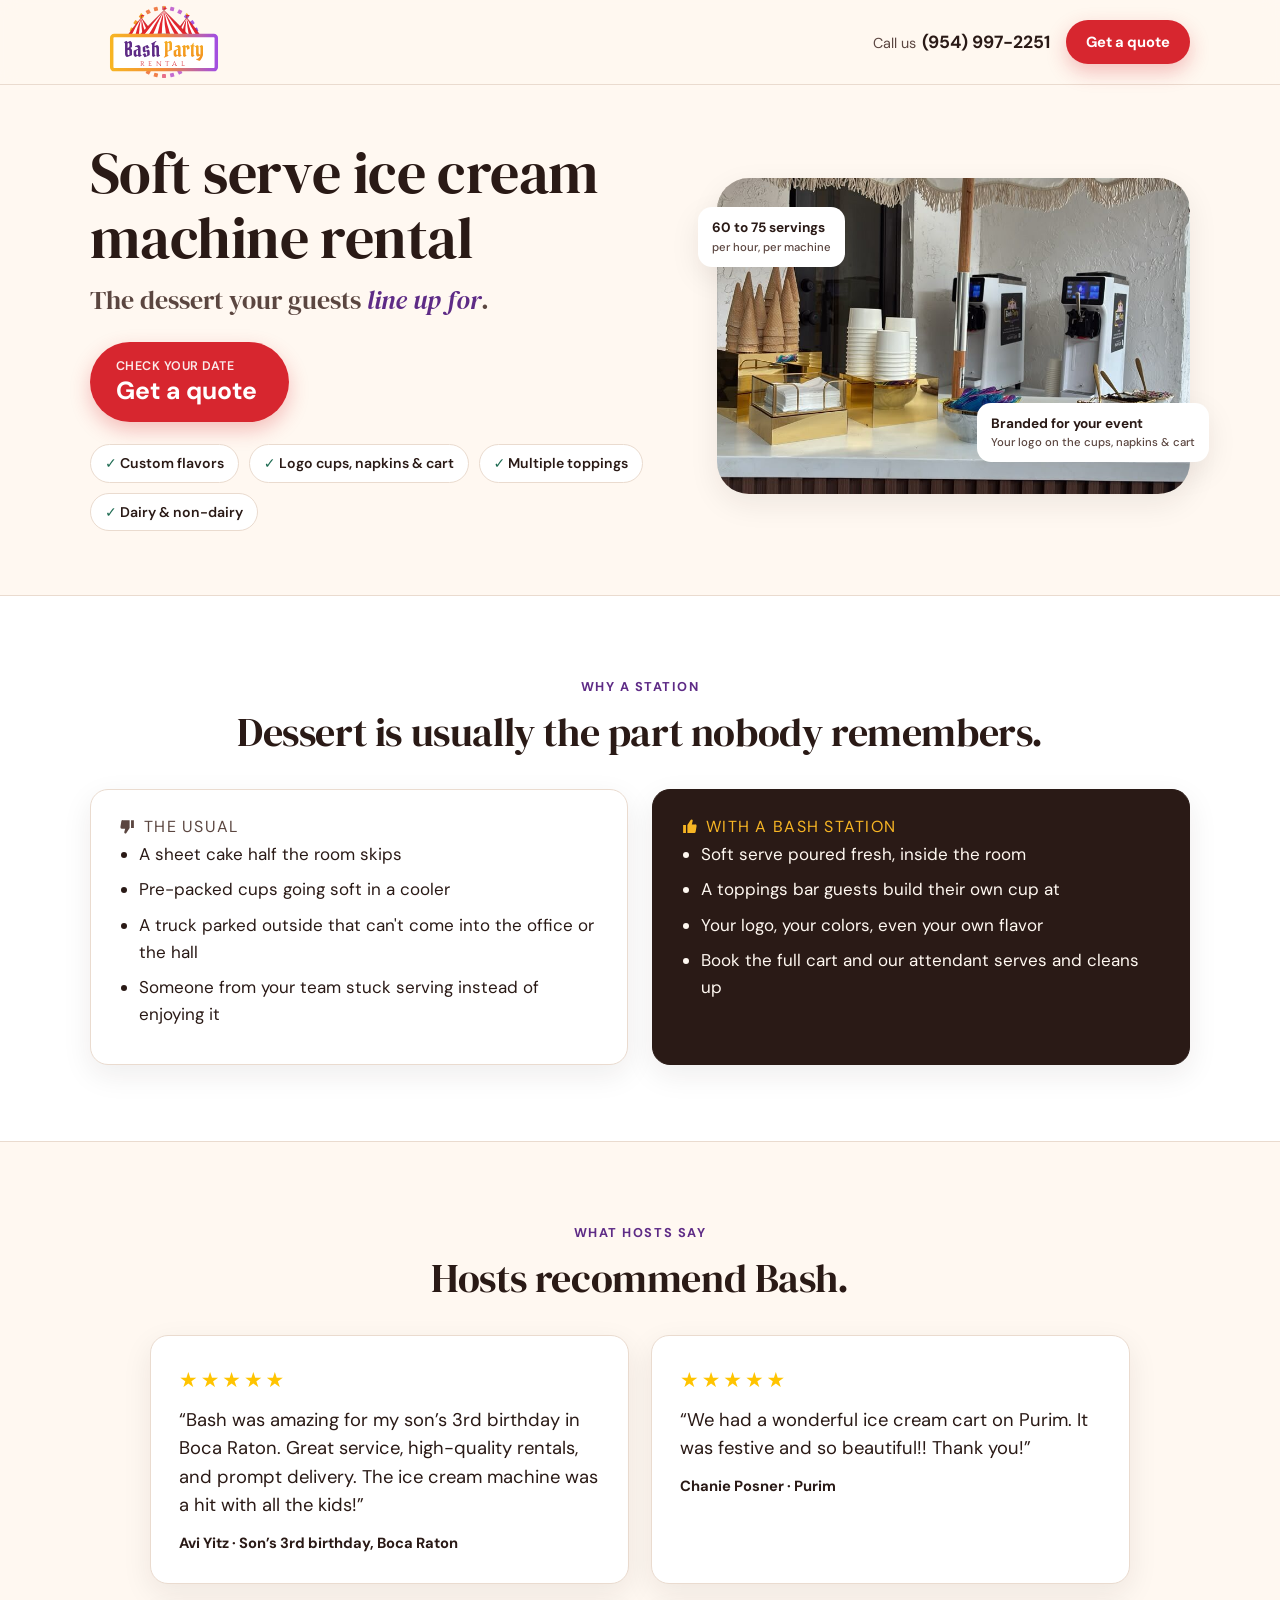
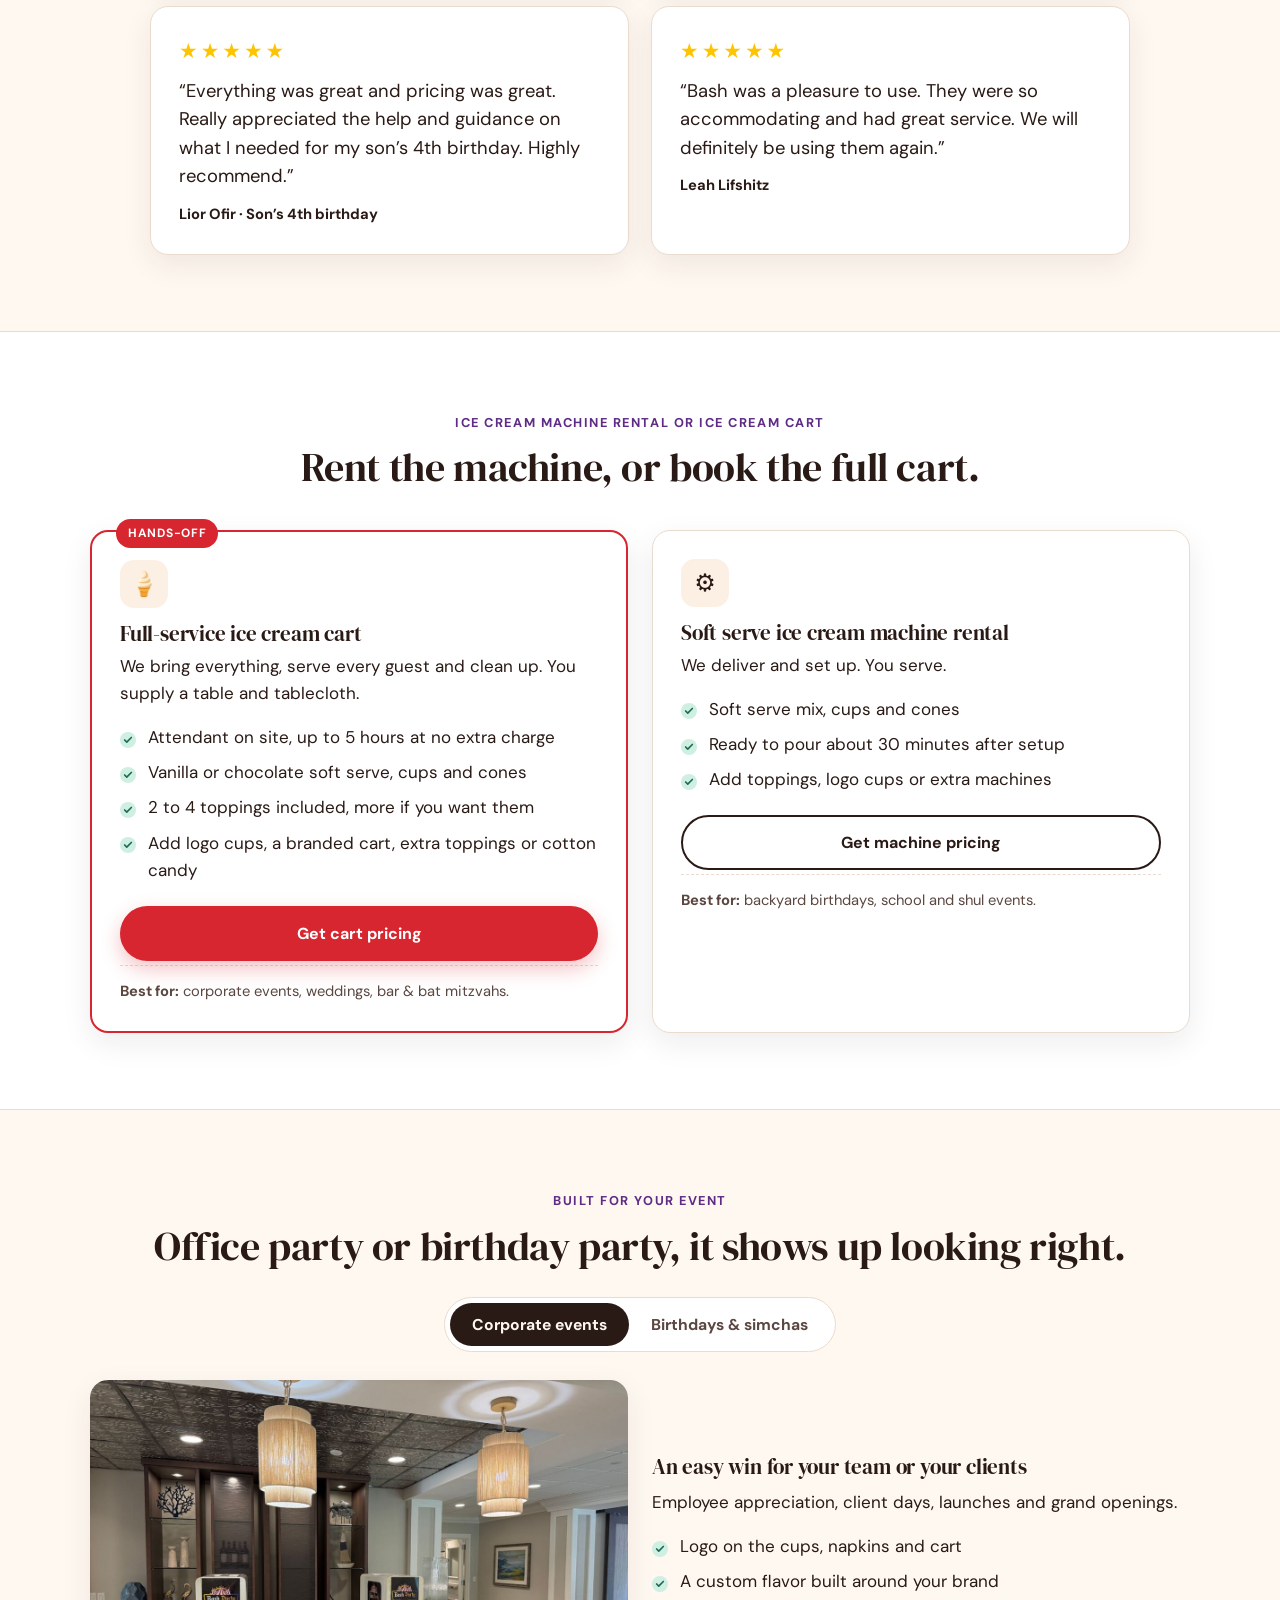
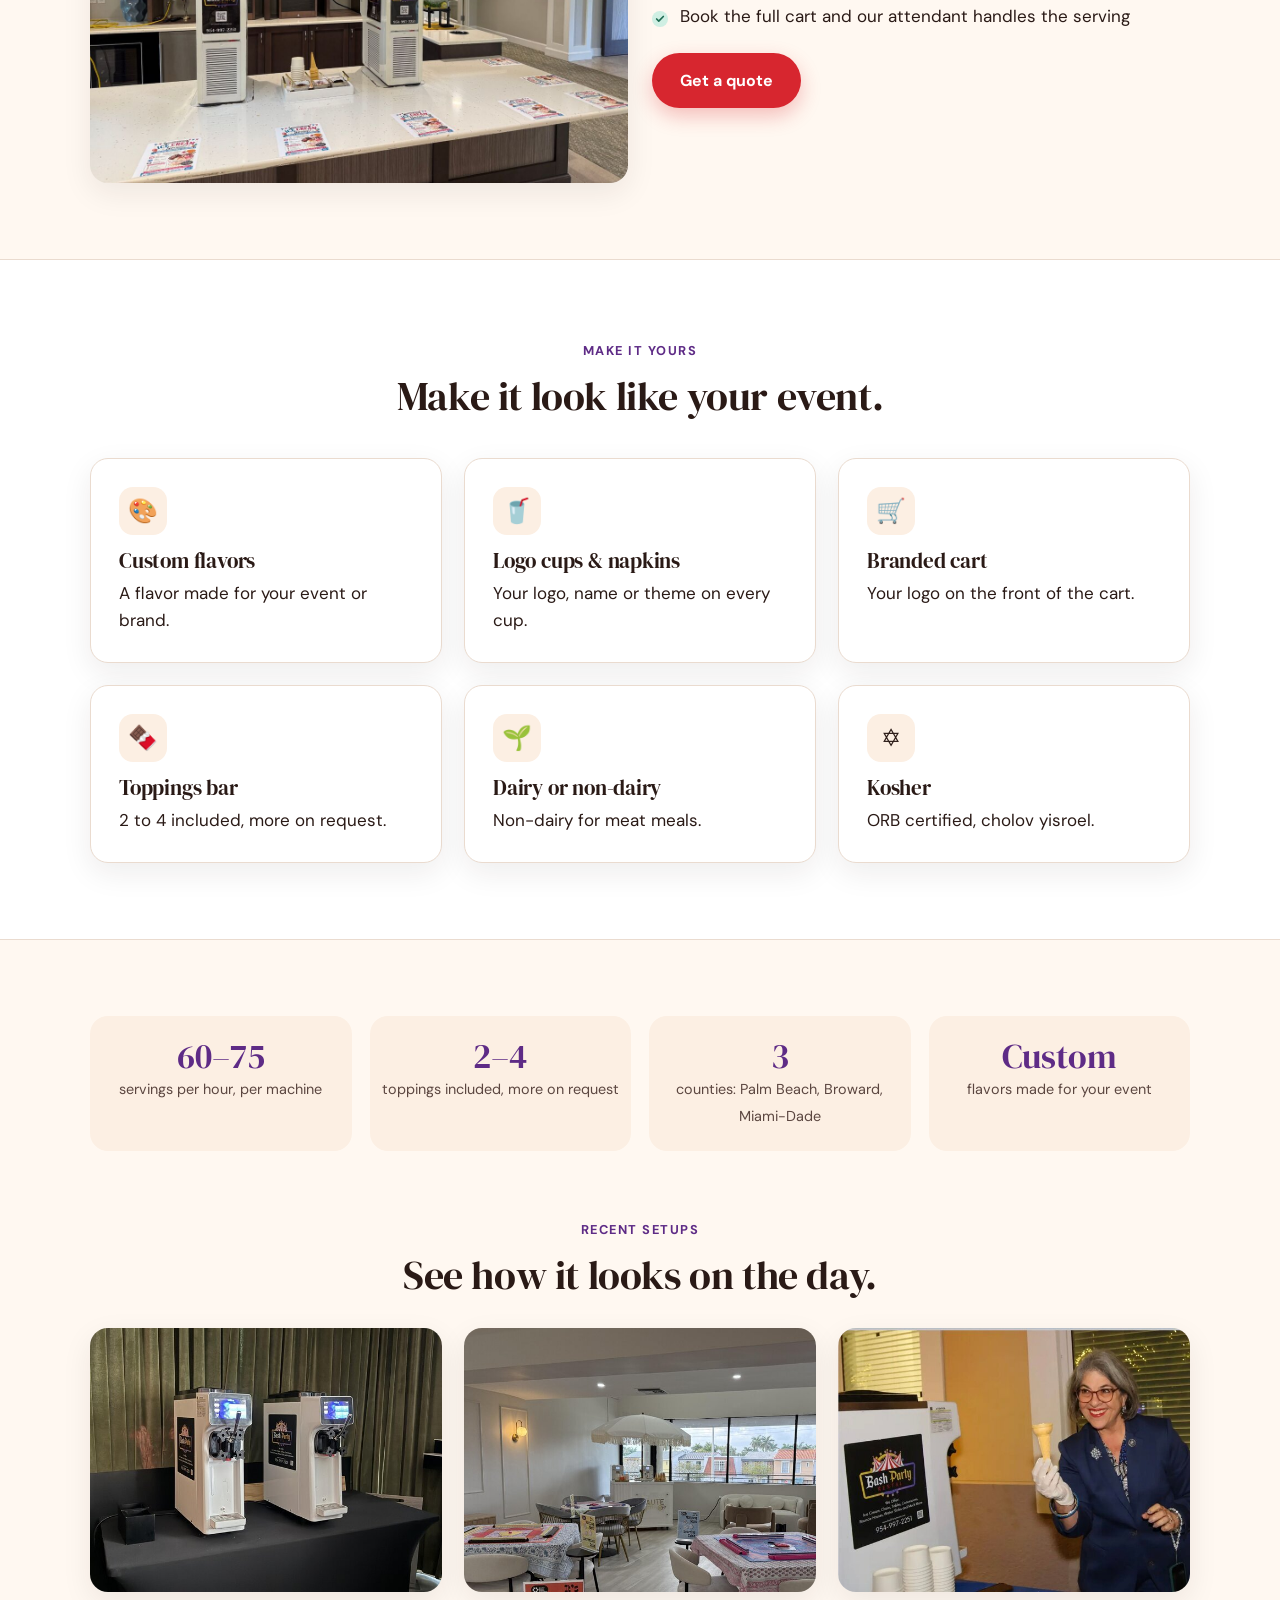
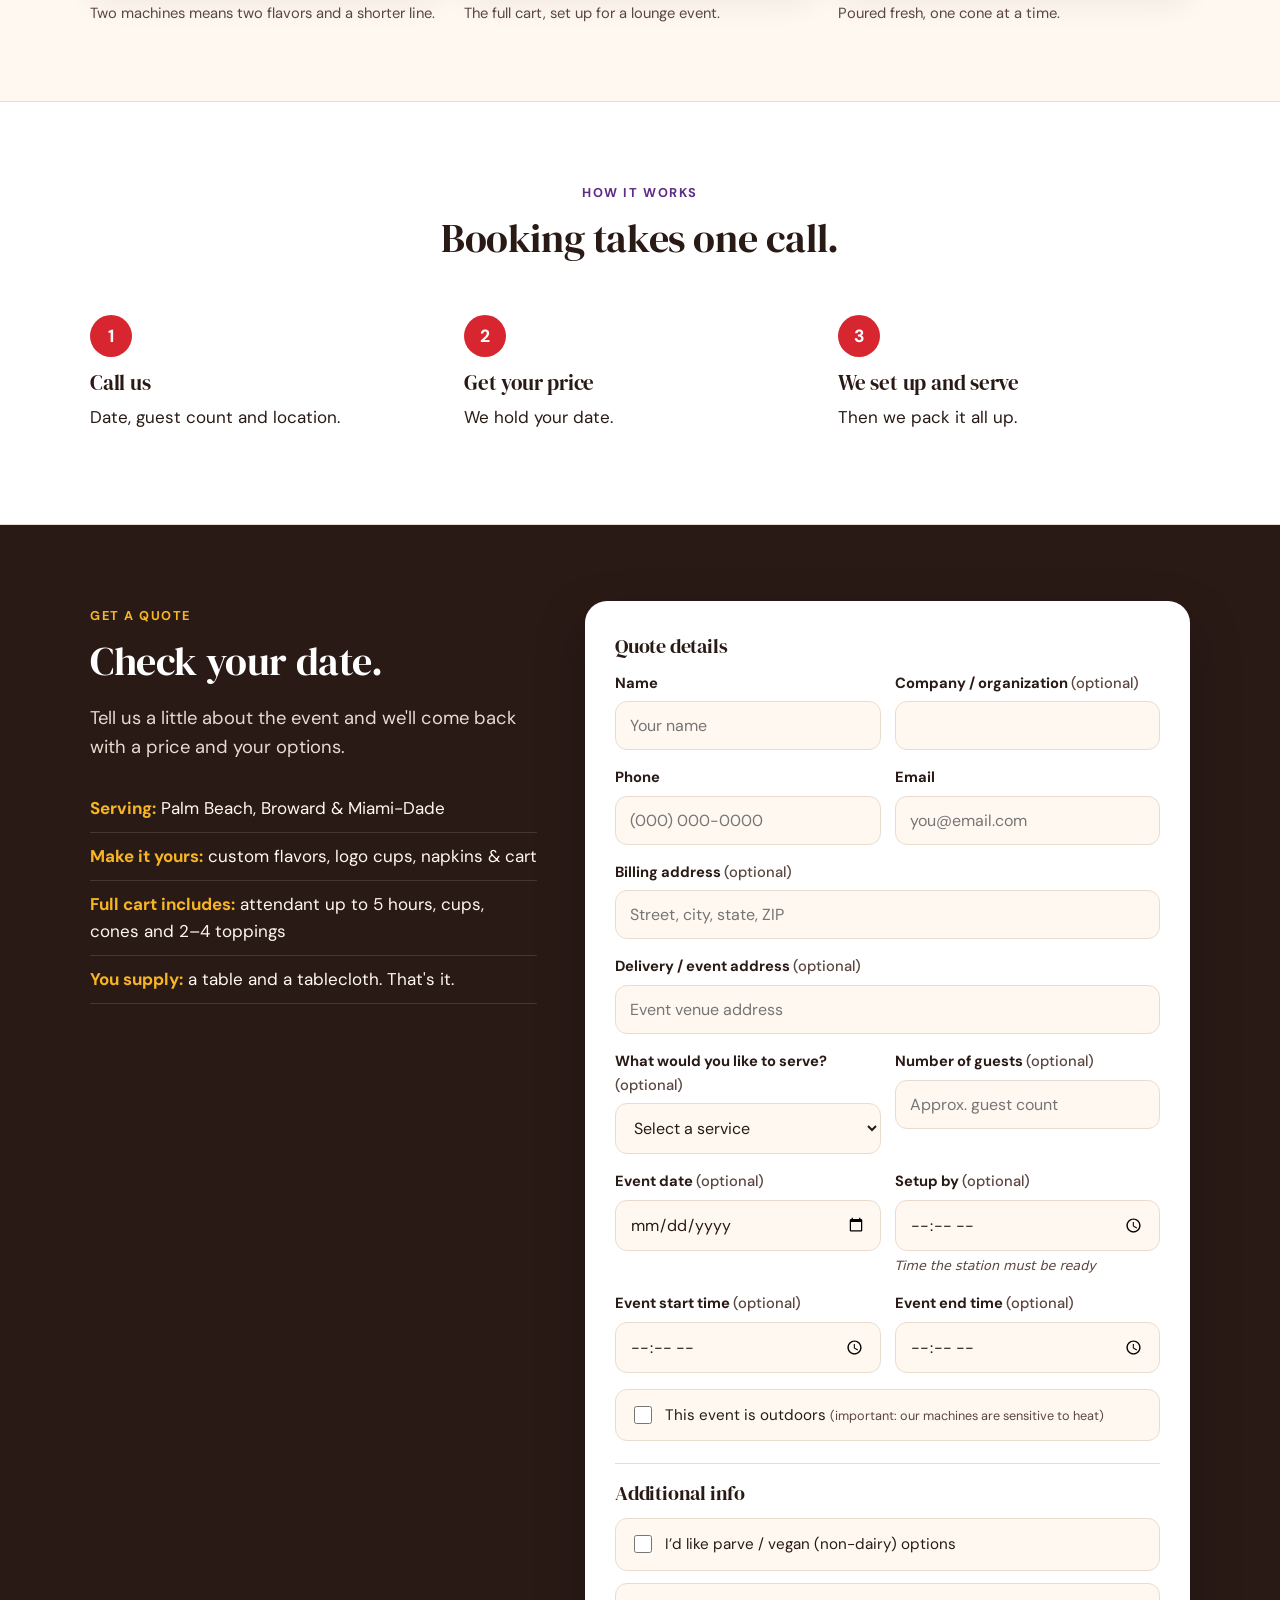
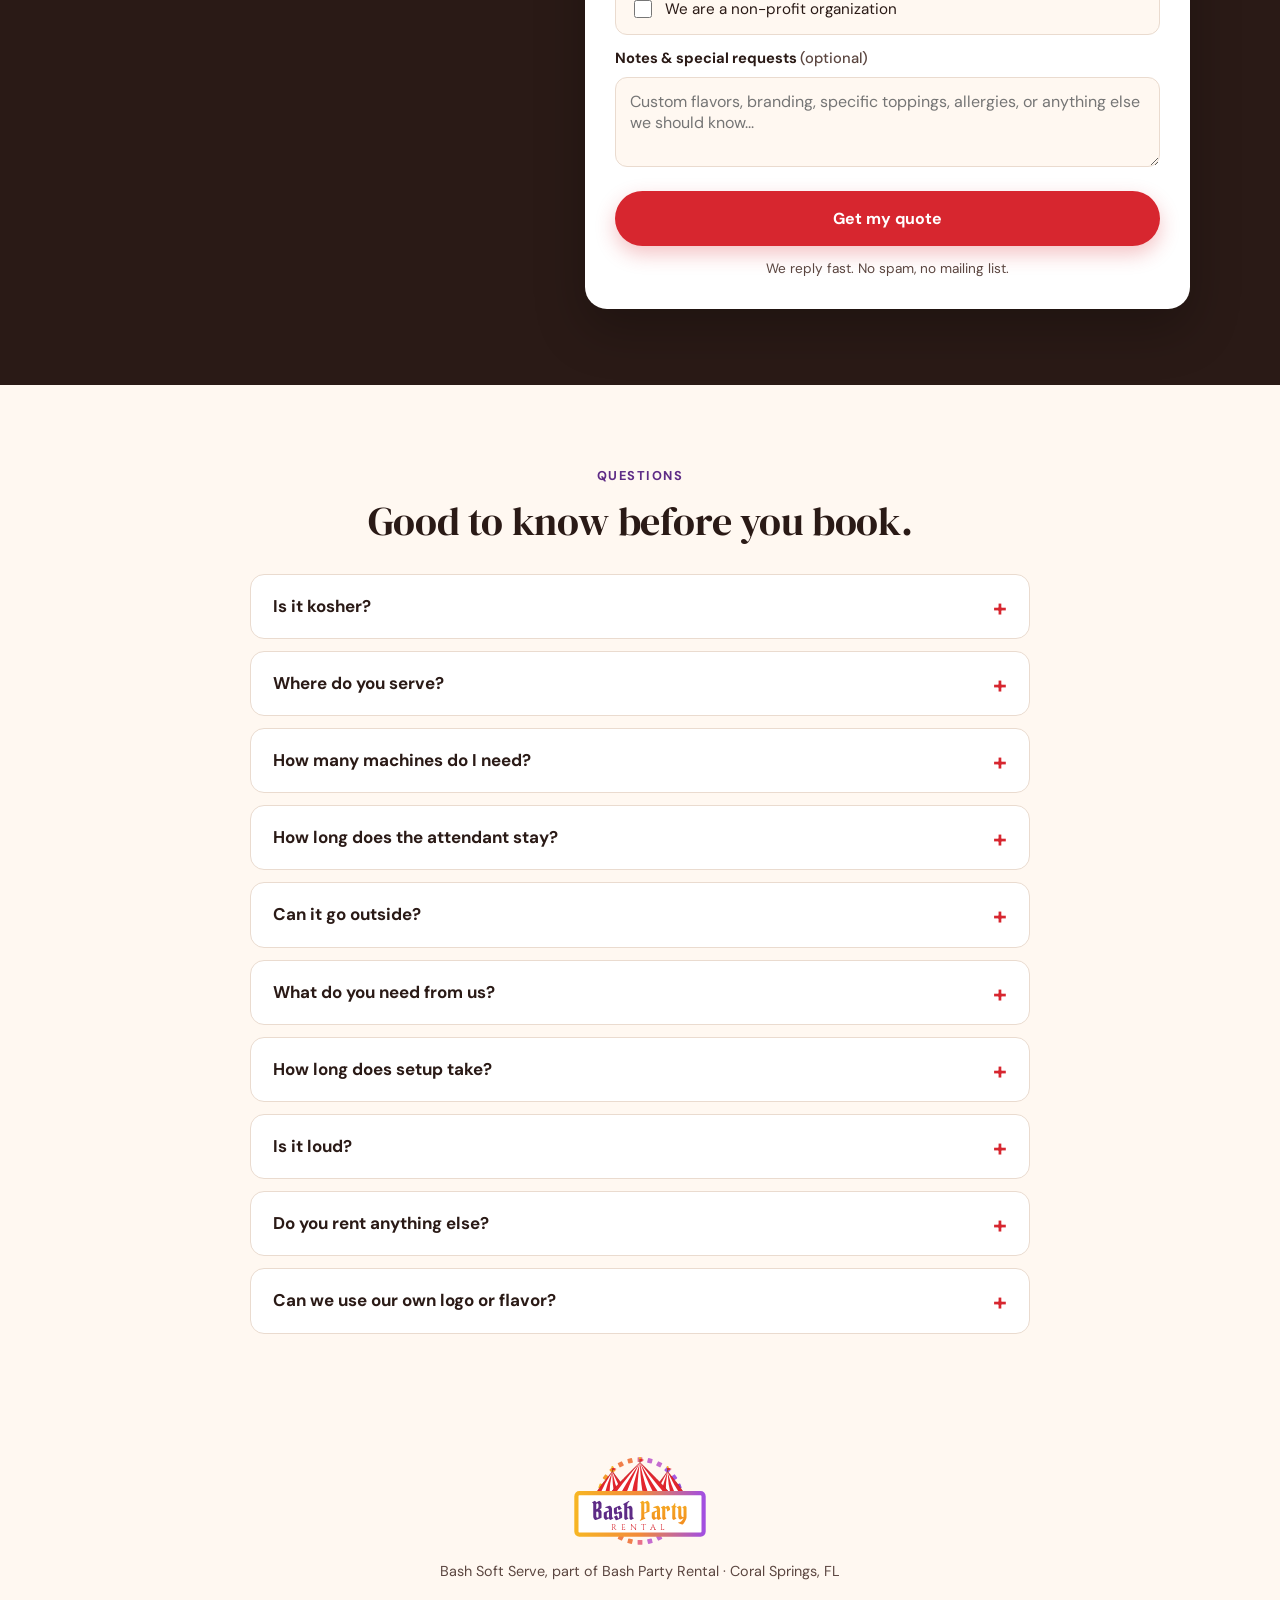
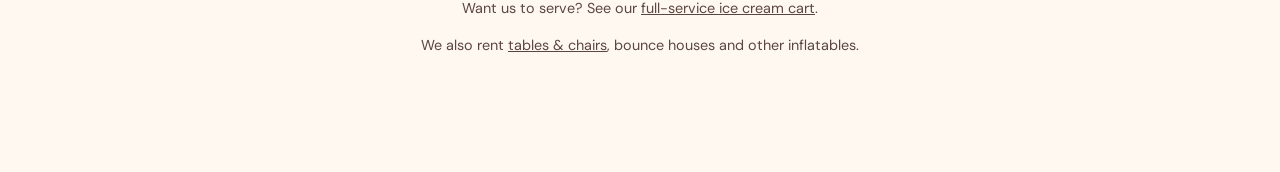
==== commit bccc6561: "Rebuild the ice cream quote form on Bash's own form; drop the machine slider Soft serve and cart pag" ====
--- a/soft-serve/index.html
+++ b/soft-serve/index.html
@@ -232,27 +232,8 @@
     </div>
   </section>
 
-  <!-- PLANNER -->
+  <!-- PROOF: STATS + GALLERY -->
   <section class="section">
-    <div class="wrap planner">
-      <div>
-        <span class="eyebrow">How many machines?</span>
-        <h2>Size it in five seconds.</h2>
-        <p>Each machine pours 60 to 75 servings an hour. Slide to your guest count.</p>
-        <label for="guests">Guests: <span class="guest-count" id="guests-val">150</span></label>
-        <input type="range" id="guests" min="25" max="600" step="25" value="150">
-      </div>
-      <div class="planner-out" aria-live="polite">
-        <span class="eyebrow" style="color:var(--waffle)">You'll want</span>
-        <b id="machines">3 machines</b>
-        <p id="planner-note"></p>
-        <a data-desk-label="Get a quote for this" class="btn btn-primary btn-call" data-phone href="tel:+19549972251" style="margin-top:18px"><svg class="ic" viewBox="0 0 24 24" aria-hidden="true"><path d="M22 16.9v3a2 2 0 0 1-2.2 2 19.8 19.8 0 0 1-8.6-3.1 19.5 19.5 0 0 1-6-6A19.8 19.8 0 0 1 2.1 4.2 2 2 0 0 1 4.1 2h3a2 2 0 0 1 2 1.7c.1 1 .4 1.9.7 2.8a2 2 0 0 1-.5 2.1L8 9.9a16 16 0 0 0 6 6l1.3-1.3a2 2 0 0 1 2.1-.4c.9.3 1.8.6 2.8.7a2 2 0 0 1 1.7 2z" fill="currentColor"/></svg> Call to book this</a>
-      </div>
-    </div>
-  </section>
-
-  <!-- PROOF: STATS + GALLERY -->
-  <section class="section section-alt">
     <div class="wrap">
       <div class="stats">
         <div class="stat"><b>60–75</b><span>servings per hour, per machine</span></div>
@@ -274,7 +255,7 @@
   </section>
 
   <!-- HOW IT WORKS -->
-  <section class="section">
+  <section class="section section-alt">
     <div class="wrap">
       <div class="center">
         <span class="eyebrow">How it works</span>
@@ -313,79 +294,47 @@
         <input type="hidden" name="redirect" value="">
         <input type="hidden" name="lead_type" value="Soft serve">
         <input type="hidden" name="landing_page" value="">
-        <input type="hidden" name="planner_estimate" value="">
         <input type="hidden" name="gclid" value=""><input type="hidden" name="gbraid" value=""><input type="hidden" name="wbraid" value="">
         <input type="hidden" name="utm_source" value=""><input type="hidden" name="utm_medium" value=""><input type="hidden" name="utm_campaign" value=""><input type="hidden" name="utm_term" value=""><input type="hidden" name="utm_content" value="">
         <input type="checkbox" name="botcheck" class="hp" tabindex="-1" autocomplete="off" aria-hidden="true">
 
-        <fieldset>
-          <legend class="field" style="margin-bottom:8px;font-weight:700;font-size:.92rem">What are you looking for?</legend>
-          <div class="choice-grid">
-            <label class="choice"><input type="radio" name="service" value="Full-service station" checked><span><b>Full ice cream cart</b><small>We serve, you enjoy</small></span></label>
-            <label class="choice"><input type="radio" name="service" value="Machine rental only"><span><b>Machine rental</b><small>You serve</small></span></label>
-          </div>
-        </fieldset>
-
-        <div class="form-row">
-          <div class="field"><label for="ss-name">Name</label><input type="text" id="ss-name" name="name" autocomplete="name" required></div>
-          <div class="field"><label for="ss-phone">Phone</label><input type="tel" id="ss-phone" name="phone" autocomplete="tel" required></div>
-        </div>
-        <div class="form-row">
-          <div class="field"><label for="ss-email">Email</label><input type="email" id="ss-email" name="email" autocomplete="email" required></div>
-          <div class="field"><label for="ss-company">Company <span class="opt">(if corporate)</span></label><input type="text" id="ss-company" name="company" autocomplete="organization"></div>
-        </div>
+        <h3 class="form-h">Quote details</h3>
+        <div class="form-row">
+          <div class="field"><label for="ss-name">Name</label><input type="text" id="ss-name" name="name" autocomplete="name" placeholder="Your name" required></div>
+          <div class="field"><label for="ss-company">Company / organization <span class="opt">(optional)</span></label><input type="text" id="ss-company" name="company" autocomplete="organization"></div>
+        </div>
+        <div class="form-row">
+          <div class="field"><label for="ss-phone">Phone</label><input type="tel" id="ss-phone" name="phone" autocomplete="tel" placeholder="(000) 000-0000" required></div>
+          <div class="field"><label for="ss-email">Email</label><input type="email" id="ss-email" name="email" autocomplete="email" placeholder="you@email.com" required></div>
+        </div>
+        <div class="field"><label for="ss-billing">Billing address <span class="opt">(optional)</span></label><input type="text" id="ss-billing" name="billing_address" autocomplete="street-address" placeholder="Street, city, state, ZIP"></div>
+        <div class="field"><label for="ss-venue">Delivery / event address <span class="opt">(optional)</span></label><input type="text" id="ss-venue" name="event_address" placeholder="Event venue address"></div>
         <div class="form-row">
           <div class="field">
-            <label for="ss-type">Event type <span class="opt">(optional)</span></label>
-            <select id="ss-type" name="event_type">
-              <option value="">Choose one</option>
-              <option>Corporate event</option>
-              <option>Birthday party</option>
-              <option>Bar / Bat Mitzvah</option>
-              <option>Upsherin</option>
-              <option>Wedding</option>
-              <option>School or community event</option>
-              <option>Other</option>
+            <label for="ss-service">What would you like to serve? <span class="opt">(optional)</span></label>
+            <select id="ss-service" name="service">
+              <option value="">Select a service</option>
+              <option value="Full-service ice cream cart">Full-service ice cream cart (we serve)</option>
+              <option value="Soft serve machine rental">Soft serve machine rental (you serve)</option>
+              <option value="Not sure yet">Not sure yet</option>
             </select>
           </div>
+          <div class="field"><label for="ss-guests">Number of guests <span class="opt">(optional)</span></label><input type="text" id="ss-guests" name="guests" inputmode="numeric" placeholder="Approx. guest count"></div>
+        </div>
+        <div class="form-row">
           <div class="field"><label for="ss-date">Event date <span class="opt">(optional)</span></label><input type="date" id="ss-date" name="event_date"></div>
-        </div>
-        <div class="form-row">
-          <div class="field">
-            <label for="ss-guests">Guests <span class="opt">(optional)</span></label>
-            <select id="ss-guests" name="guests">
-              <option value="">Roughly how many?</option>
-              <option>Under 50</option>
-              <option>50 to 100</option>
-              <option>100 to 200</option>
-              <option>200 to 400</option>
-              <option>400+</option>
-            </select>
-          </div>
-          <div class="field">
-            <label for="ss-area">Event location <span class="opt">(optional)</span></label>
-            <select id="ss-area" name="county">
-              <option value="">Choose a county</option>
-              <option>Palm Beach</option>
-              <option>Broward</option>
-              <option>Miami-Dade</option>
-              <option>Somewhere else</option>
-            </select>
-          </div>
-        </div>
-        <fieldset class="field">
-          <legend>Extras you're interested in <span class="opt">(optional)</span></legend>
-          <div class="checks-inline">
-            <label><input type="checkbox" name="extras[]" value="Logo cups & napkins"> Logo cups &amp; napkins</label>
-            <label><input type="checkbox" name="extras[]" value="Branded cart"> Branded cart</label>
-            <label><input type="checkbox" name="extras[]" value="Custom flavor"> Custom flavor</label>
-            <label><input type="checkbox" name="extras[]" value="Extra toppings"> Extra toppings</label>
-            <label><input type="checkbox" name="extras[]" value="Non-dairy"> Non-dairy</label>
-            <label><input type="checkbox" name="extras[]" value="Cotton candy"> Cotton candy</label>
-            <label><input type="checkbox" name="extras[]" value="Snow cones"> Snow cones</label>
-          </div>
-        </fieldset>
-        <div class="field"><label for="ss-notes">Anything else? <span class="opt">(optional)</span></label><textarea id="ss-notes" name="message" placeholder="Venue, indoor or outdoor, timing, theme..."></textarea></div>
+          <div class="field"><label for="ss-setup">Setup by <span class="opt">(optional)</span></label><input type="time" id="ss-setup" name="setup_by"><small class="hint">Time the station must be ready</small></div>
+        </div>
+        <div class="form-row">
+          <div class="field"><label for="ss-start">Event start time <span class="opt">(optional)</span></label><input type="time" id="ss-start" name="start_time"></div>
+          <div class="field"><label for="ss-end">Event end time <span class="opt">(optional)</span></label><input type="time" id="ss-end" name="end_time"></div>
+        </div>
+        <label class="check-row"><input type="checkbox" name="outdoors" value="Yes"> <span>This event is outdoors <small>(important: our machines are sensitive to heat)</small></span></label>
+
+        <h3 class="form-h">Additional info</h3>
+        <label class="check-row"><input type="checkbox" name="parve_vegan" value="Yes"> <span>I&rsquo;d like parve / vegan (non-dairy) options</span></label>
+        <label class="check-row"><input type="checkbox" name="non_profit" value="Yes"> <span>We are a non-profit organization</span></label>
+        <div class="field"><label for="ss-notes">Notes &amp; special requests <span class="opt">(optional)</span></label><textarea id="ss-notes" name="message" placeholder="Custom flavors, branding, specific toppings, allergies, or anything else we should know..."></textarea></div>
 
         <p class="form-min" data-min-wrap>Full-service carts start at <strong data-min="softServeStationFrom"></strong>, so we can bring the full setup to every event.</p>
         <button class="btn btn-primary btn-block" type="submit">Get my quote</button>
@@ -395,13 +344,13 @@
   </section>
 
   <!-- FAQ -->
-  <section class="section section-alt">
+  <section class="section">
     <div class="wrap">
       <div class="center"><span class="eyebrow">Questions</span><h2>Good to know before you book.</h2></div>
       <div class="faq" style="margin-top:30px">
         <details><summary>Is it kosher?</summary><p>Yes. Everything is certified by the ORB, and our dairy soft serve is cholov yisroel. Non-dairy is available too.</p></details>
         <details><summary>Where do you serve?</summary><p>All of South Florida: Palm Beach, Broward and Miami-Dade counties. If you're just outside that, ask and we'll let you know.</p></details>
-        <details><summary>How many machines do I need?</summary><p>Each machine pours 60 to 75 servings an hour and serves one flavor. For most events, one machine per 70 or so guests keeps the line short. Want two flavors? That's two machines.</p></details>
+        <details><summary>How many machines do I need?</summary><p>It depends on your guest count and how long you want to serve, not just the headcount. Fill in your guests and event times in the form and we&rsquo;ll recommend the right setup.</p></details>
         <details><summary>How long does the attendant stay?</summary><p>Up to 5 hours at no extra charge with the full-service cart.</p></details>
         <details><summary>Can it go outside?</summary><p>In the cooler months, yes. In summer, South Florida humidity is too much for the machines, so summer setups are indoors.</p></details>
         <details><summary>What do you need from us?</summary><p>A table and a tablecloth. Each machine plugs into a standard outlet on its own circuit breaker, and we bring 50-foot extension cords, so the station doesn't have to sit against the wall. We bring everything else.</p></details>
--- a/bash.css
+++ b/bash.css
@@ -324,3 +324,12 @@
 
 /* DM Serif Display ships one weight: keep display text at 400 so browsers don't fake a bold. */
 h1, h2, h3, .brand, .stat b, .planner-out b, .guest-count, .hero-sub { font-weight: 400; }
+
+/* Quote form, modelled on bashsoftserve.com/quote */
+.form-h { font-size: 1.25rem; margin: 4px 0 14px; }
+.form-h:not(:first-of-type) { margin-top: 22px; padding-top: 18px; border-top: 1px solid var(--line); }
+.hint { display: block; margin-top: 5px; font-size: .8rem; font-style: italic; color: var(--ink-soft); }
+.check-row { display: flex; gap: 10px; align-items: flex-start; border: 1.5px solid var(--line); border-radius: 12px; padding: 13px 14px; margin-bottom: 12px; background: var(--cream); cursor: pointer; font-size: .95rem; }
+.check-row input { margin-top: 3px; accent-color: var(--berry); width: 18px; height: 18px; flex: none; }
+.check-row small { color: var(--ink-soft); }
+input[type="time"] { width: 100%; padding: 13px 14px; font: 1rem var(--body); color: var(--ink); background: var(--cream); border: 1.5px solid var(--line); border-radius: 12px; }
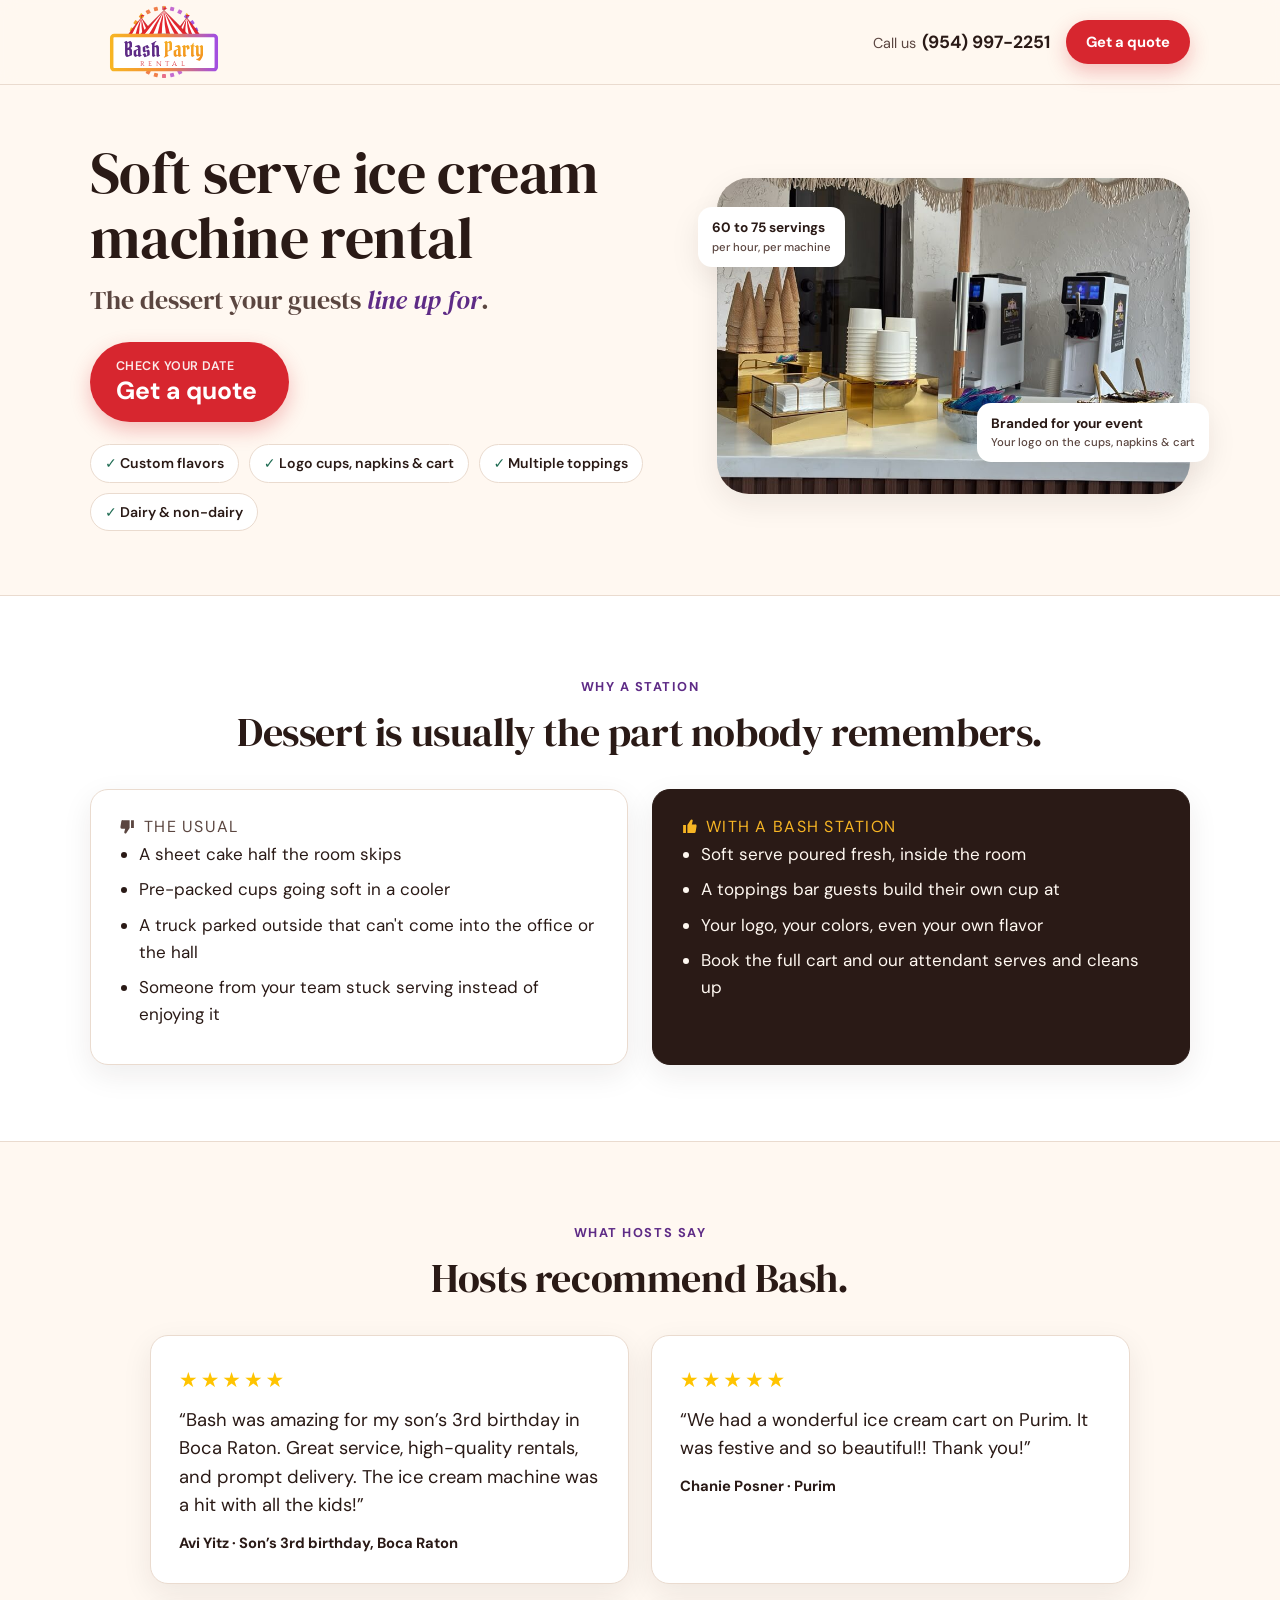
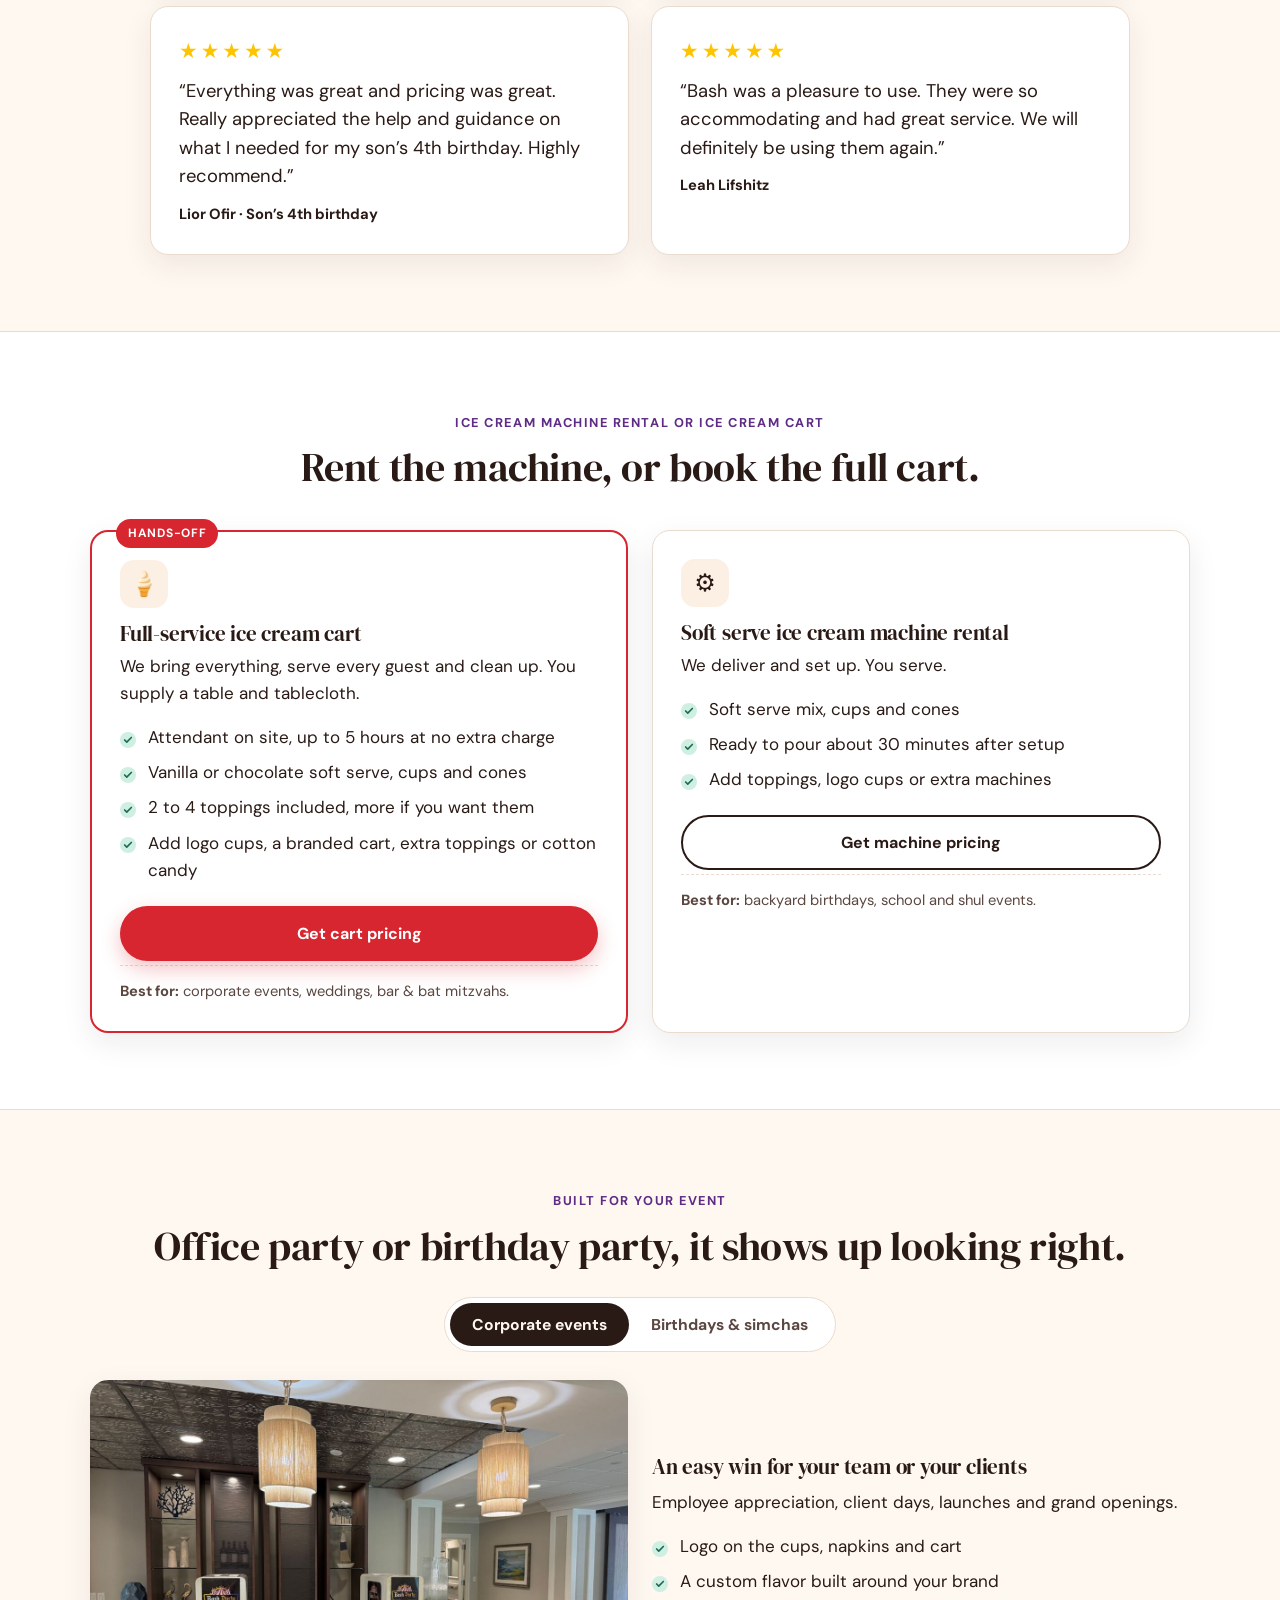
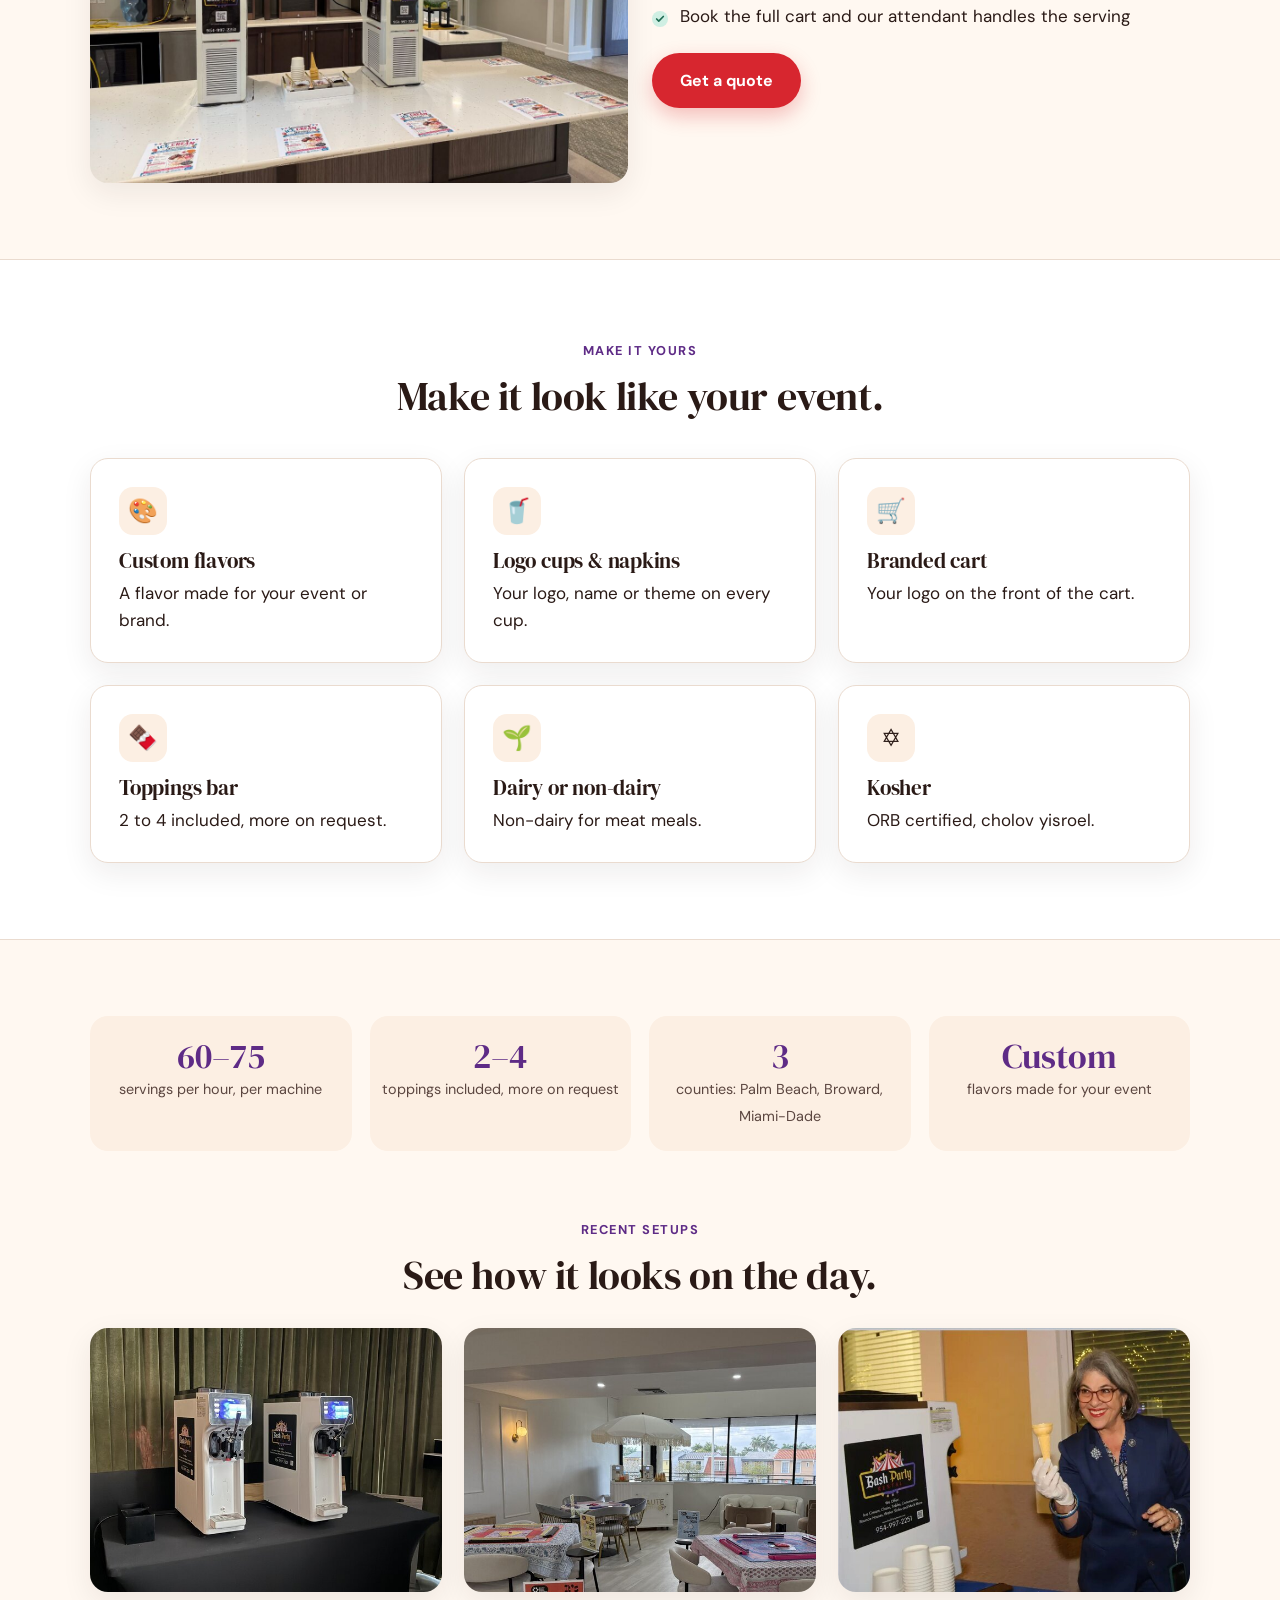
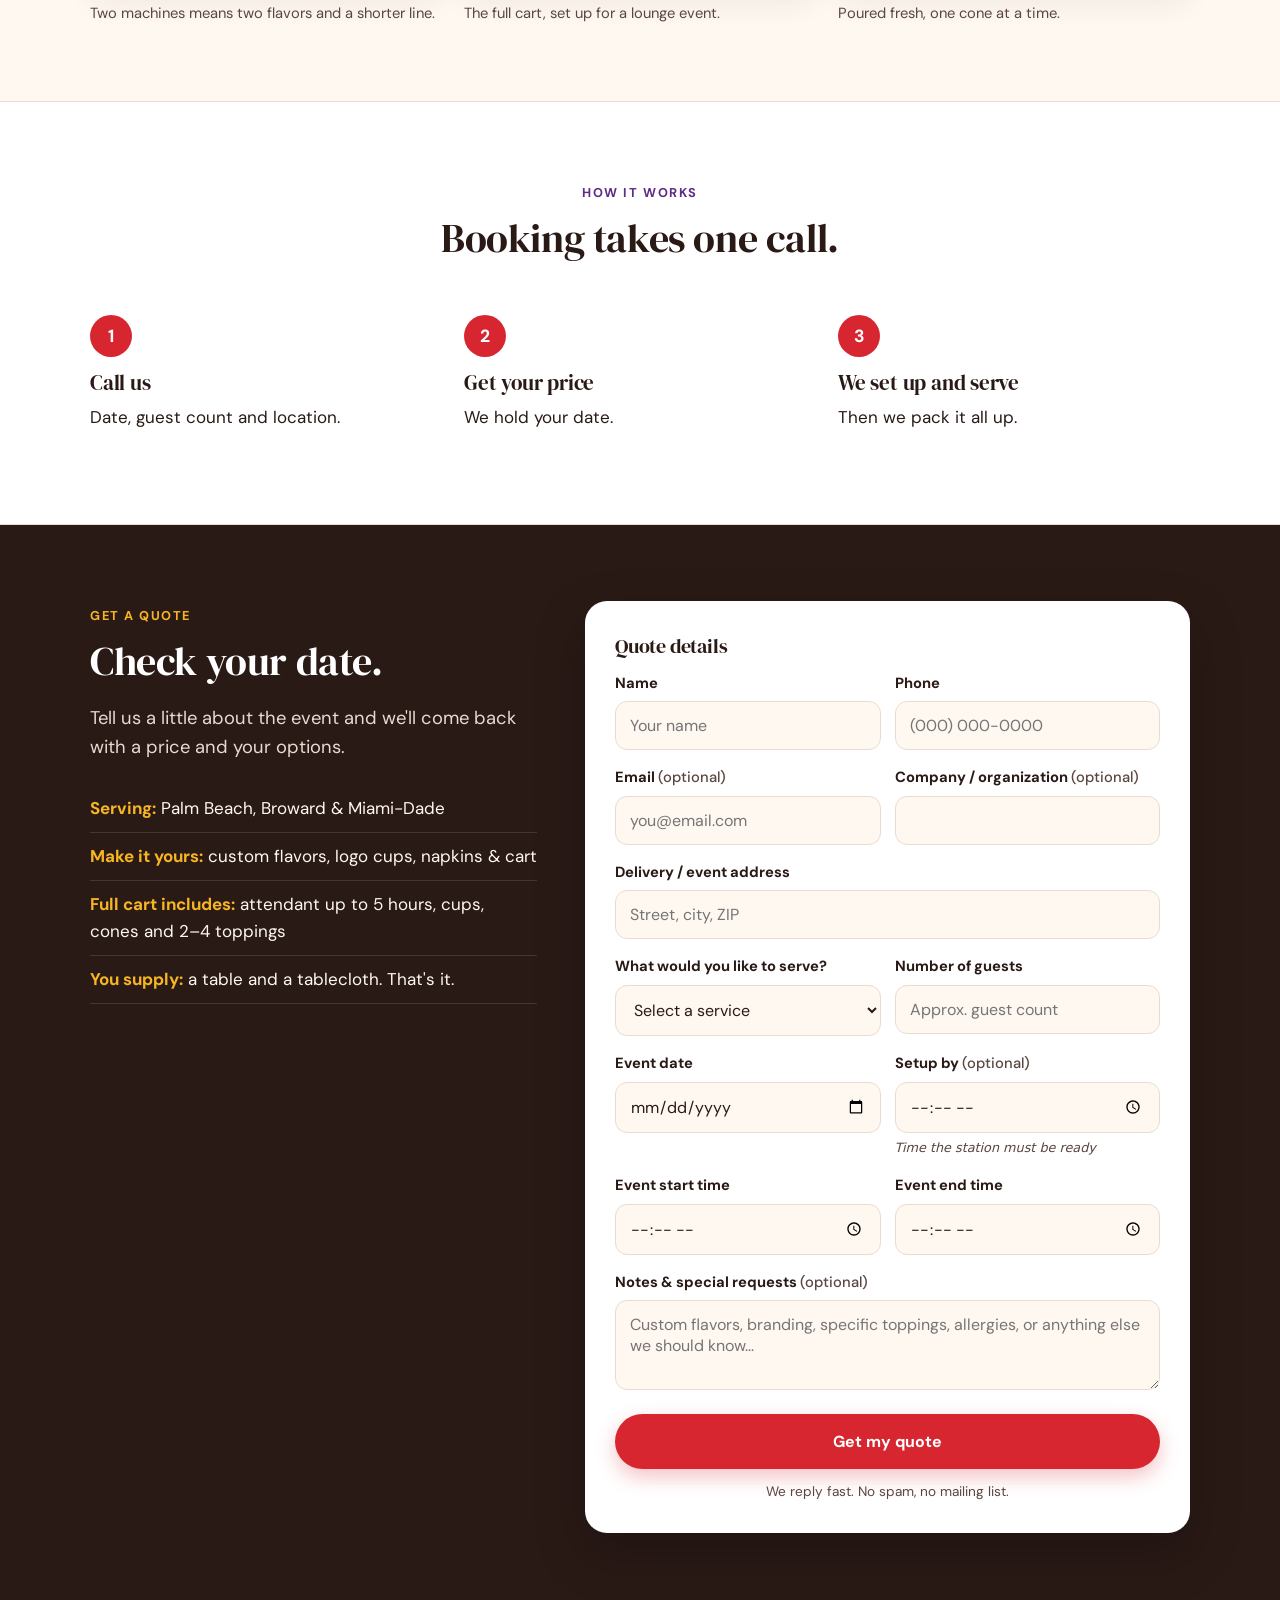
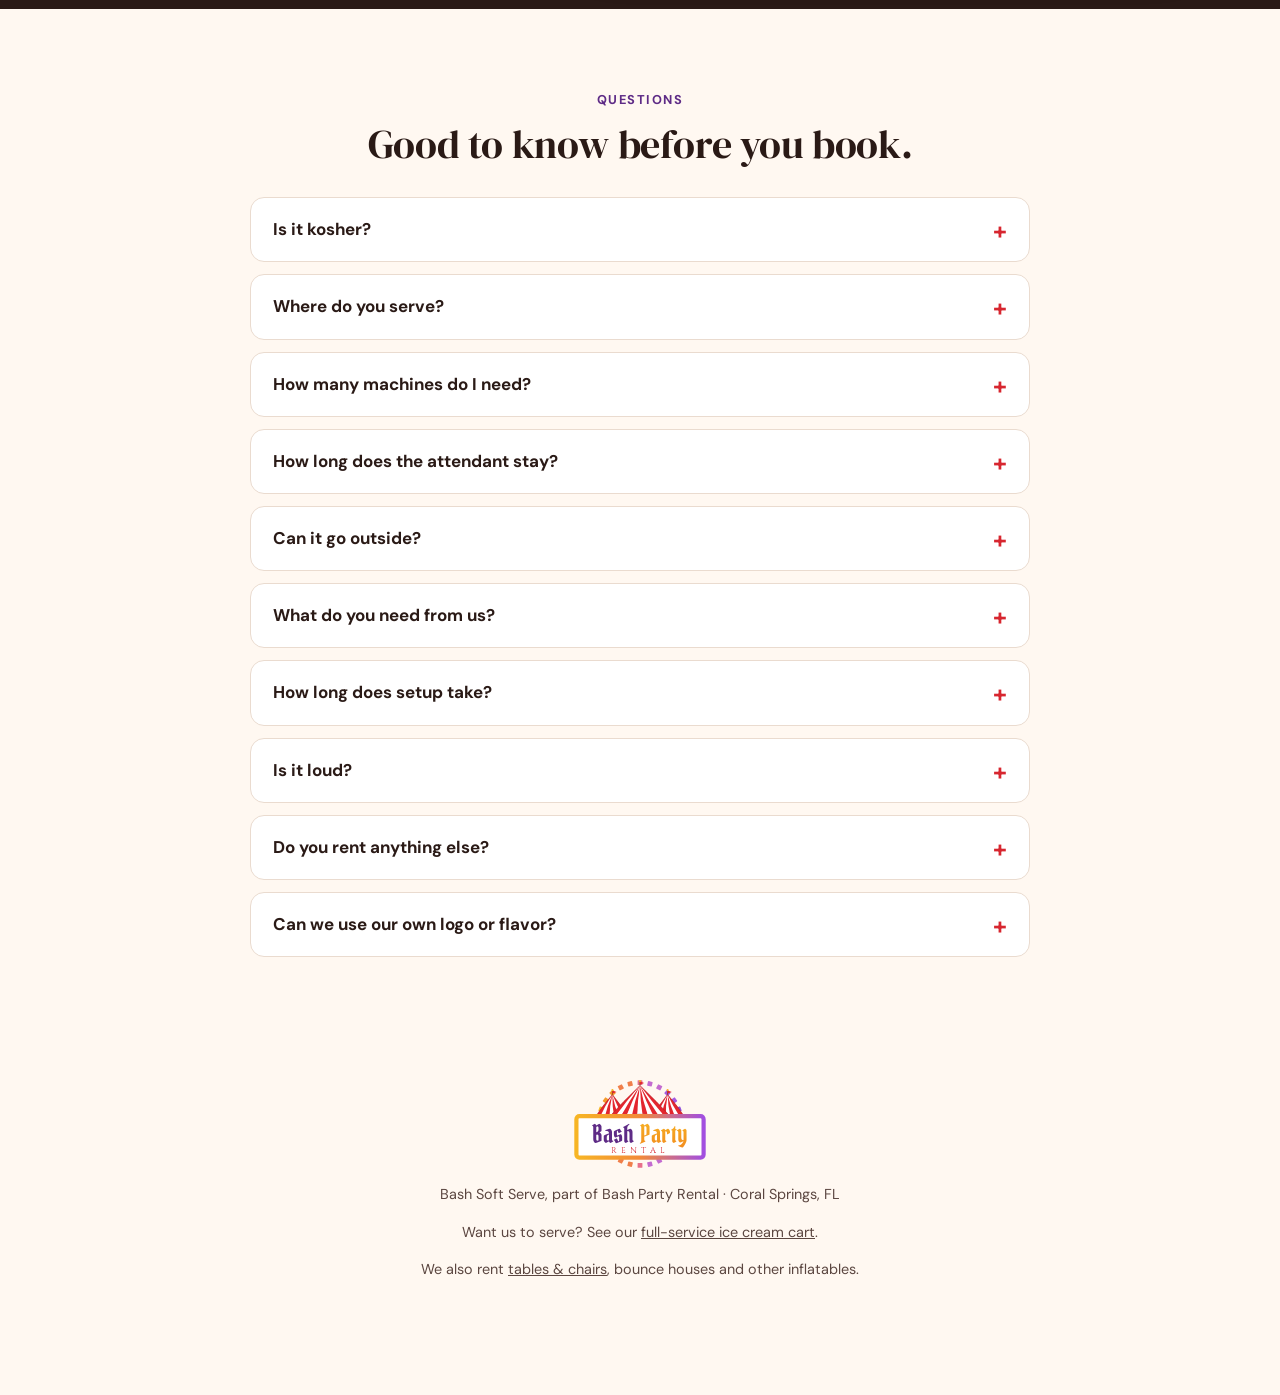
==== commit 11a5c4bf: "Use one quote form on all three Bash pages Fields: name, phone, email, company, delivery/event addre" ====
--- a/soft-serve/index.html
+++ b/soft-serve/index.html
@@ -301,39 +301,33 @@
         <h3 class="form-h">Quote details</h3>
         <div class="form-row">
           <div class="field"><label for="ss-name">Name</label><input type="text" id="ss-name" name="name" autocomplete="name" placeholder="Your name" required></div>
+          <div class="field"><label for="ss-phone">Phone</label><input type="tel" id="ss-phone" name="phone" autocomplete="tel" placeholder="(000) 000-0000" required></div>
+        </div>
+        <div class="form-row">
+          <div class="field"><label for="ss-email">Email <span class="opt">(optional)</span></label><input type="email" id="ss-email" name="email" autocomplete="email" placeholder="you@email.com"></div>
           <div class="field"><label for="ss-company">Company / organization <span class="opt">(optional)</span></label><input type="text" id="ss-company" name="company" autocomplete="organization"></div>
         </div>
-        <div class="form-row">
-          <div class="field"><label for="ss-phone">Phone</label><input type="tel" id="ss-phone" name="phone" autocomplete="tel" placeholder="(000) 000-0000" required></div>
-          <div class="field"><label for="ss-email">Email</label><input type="email" id="ss-email" name="email" autocomplete="email" placeholder="you@email.com" required></div>
-        </div>
-        <div class="field"><label for="ss-billing">Billing address <span class="opt">(optional)</span></label><input type="text" id="ss-billing" name="billing_address" autocomplete="street-address" placeholder="Street, city, state, ZIP"></div>
-        <div class="field"><label for="ss-venue">Delivery / event address <span class="opt">(optional)</span></label><input type="text" id="ss-venue" name="event_address" placeholder="Event venue address"></div>
+        <div class="field"><label for="ss-venue">Delivery / event address</label><input type="text" id="ss-venue" name="event_address" autocomplete="street-address" placeholder="Street, city, ZIP" required></div>
         <div class="form-row">
           <div class="field">
-            <label for="ss-service">What would you like to serve? <span class="opt">(optional)</span></label>
-            <select id="ss-service" name="service">
+            <label for="ss-service">What would you like to serve?</label>
+            <select id="ss-service" name="service" required>
               <option value="">Select a service</option>
               <option value="Full-service ice cream cart">Full-service ice cream cart (we serve)</option>
               <option value="Soft serve machine rental">Soft serve machine rental (you serve)</option>
               <option value="Not sure yet">Not sure yet</option>
             </select>
           </div>
-          <div class="field"><label for="ss-guests">Number of guests <span class="opt">(optional)</span></label><input type="text" id="ss-guests" name="guests" inputmode="numeric" placeholder="Approx. guest count"></div>
-        </div>
-        <div class="form-row">
-          <div class="field"><label for="ss-date">Event date <span class="opt">(optional)</span></label><input type="date" id="ss-date" name="event_date"></div>
+          <div class="field"><label for="ss-guests">Number of guests</label><input type="text" id="ss-guests" name="guests" inputmode="numeric" placeholder="Approx. guest count" required></div>
+        </div>
+        <div class="form-row">
+          <div class="field"><label for="ss-date">Event date</label><input type="date" id="ss-date" name="event_date" required></div>
           <div class="field"><label for="ss-setup">Setup by <span class="opt">(optional)</span></label><input type="time" id="ss-setup" name="setup_by"><small class="hint">Time the station must be ready</small></div>
         </div>
         <div class="form-row">
-          <div class="field"><label for="ss-start">Event start time <span class="opt">(optional)</span></label><input type="time" id="ss-start" name="start_time"></div>
-          <div class="field"><label for="ss-end">Event end time <span class="opt">(optional)</span></label><input type="time" id="ss-end" name="end_time"></div>
-        </div>
-        <label class="check-row"><input type="checkbox" name="outdoors" value="Yes"> <span>This event is outdoors <small>(important: our machines are sensitive to heat)</small></span></label>
-
-        <h3 class="form-h">Additional info</h3>
-        <label class="check-row"><input type="checkbox" name="parve_vegan" value="Yes"> <span>I&rsquo;d like parve / vegan (non-dairy) options</span></label>
-        <label class="check-row"><input type="checkbox" name="non_profit" value="Yes"> <span>We are a non-profit organization</span></label>
+          <div class="field"><label for="ss-start">Event start time</label><input type="time" id="ss-start" name="start_time" required></div>
+          <div class="field"><label for="ss-end">Event end time</label><input type="time" id="ss-end" name="end_time" required></div>
+        </div>
         <div class="field"><label for="ss-notes">Notes &amp; special requests <span class="opt">(optional)</span></label><textarea id="ss-notes" name="message" placeholder="Custom flavors, branding, specific toppings, allergies, or anything else we should know..."></textarea></div>
 
         <p class="form-min" data-min-wrap>Full-service carts start at <strong data-min="softServeStationFrom"></strong>, so we can bring the full setup to every event.</p>
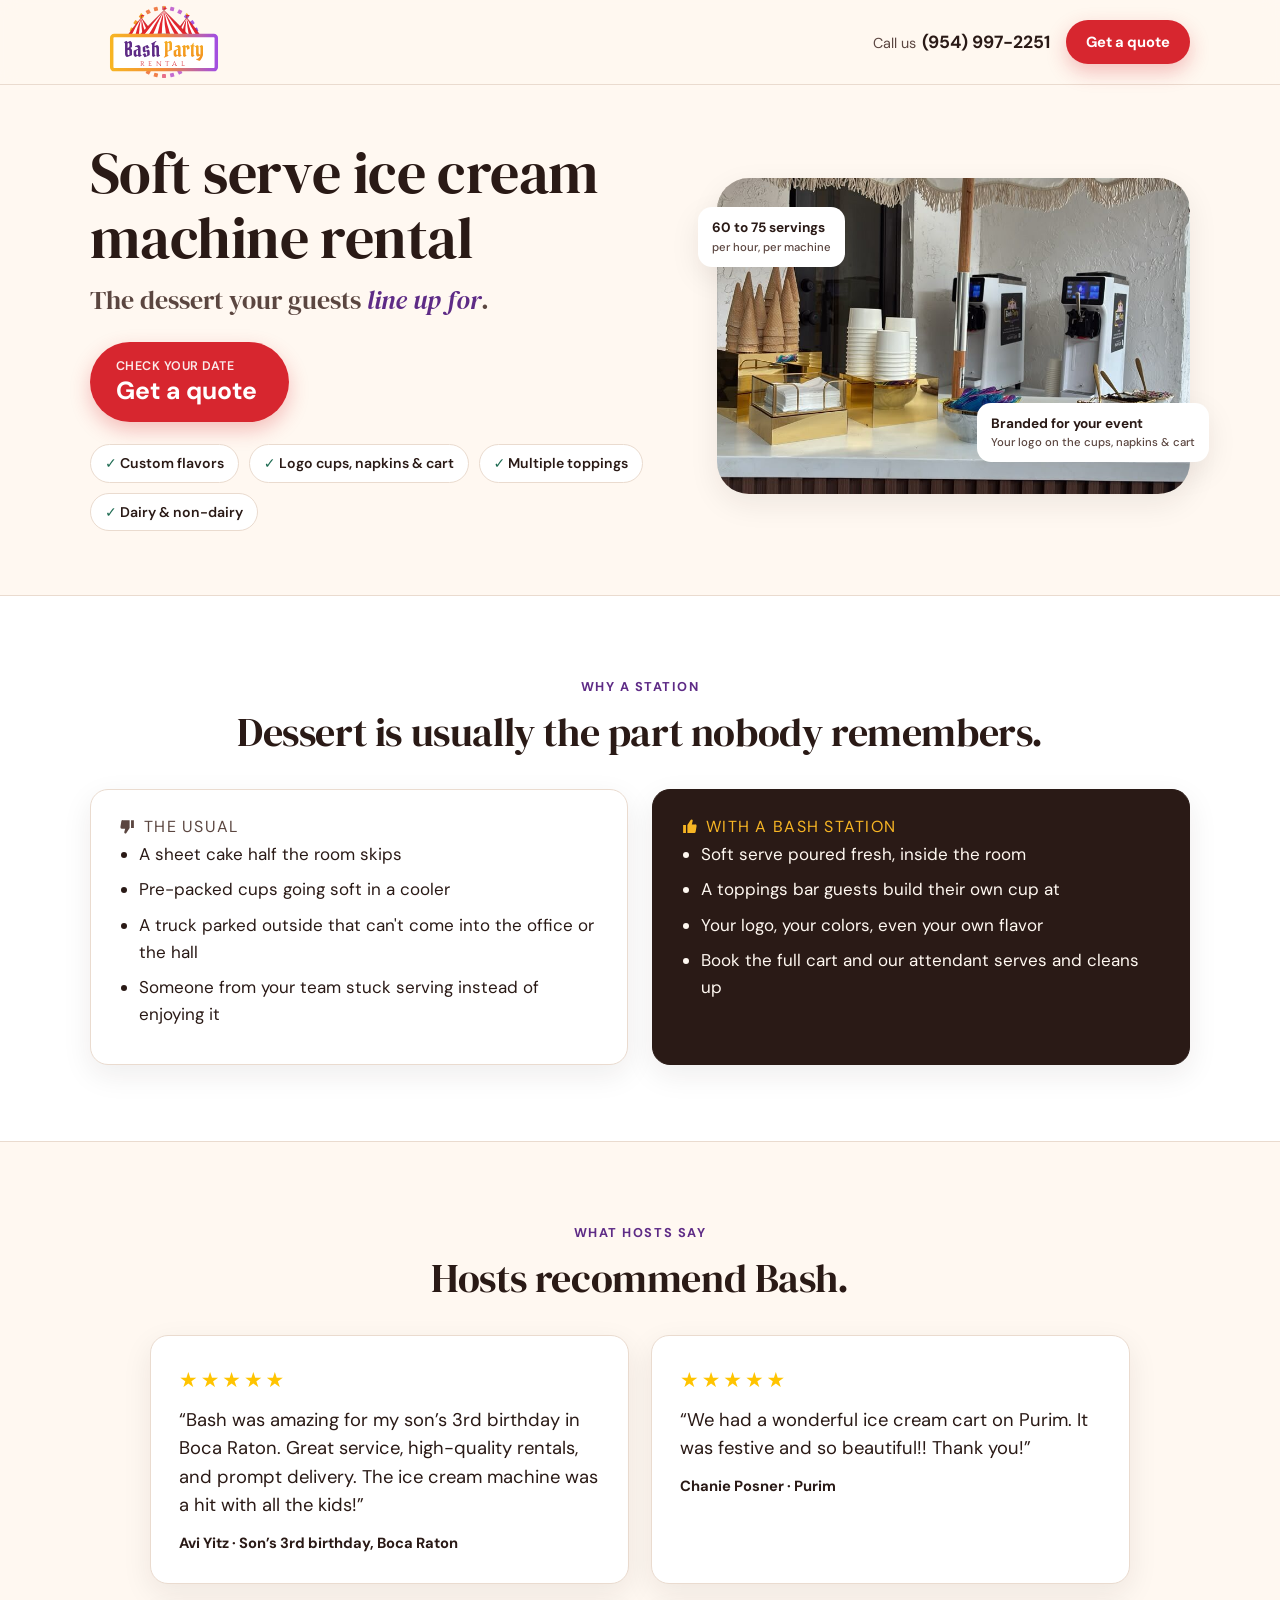
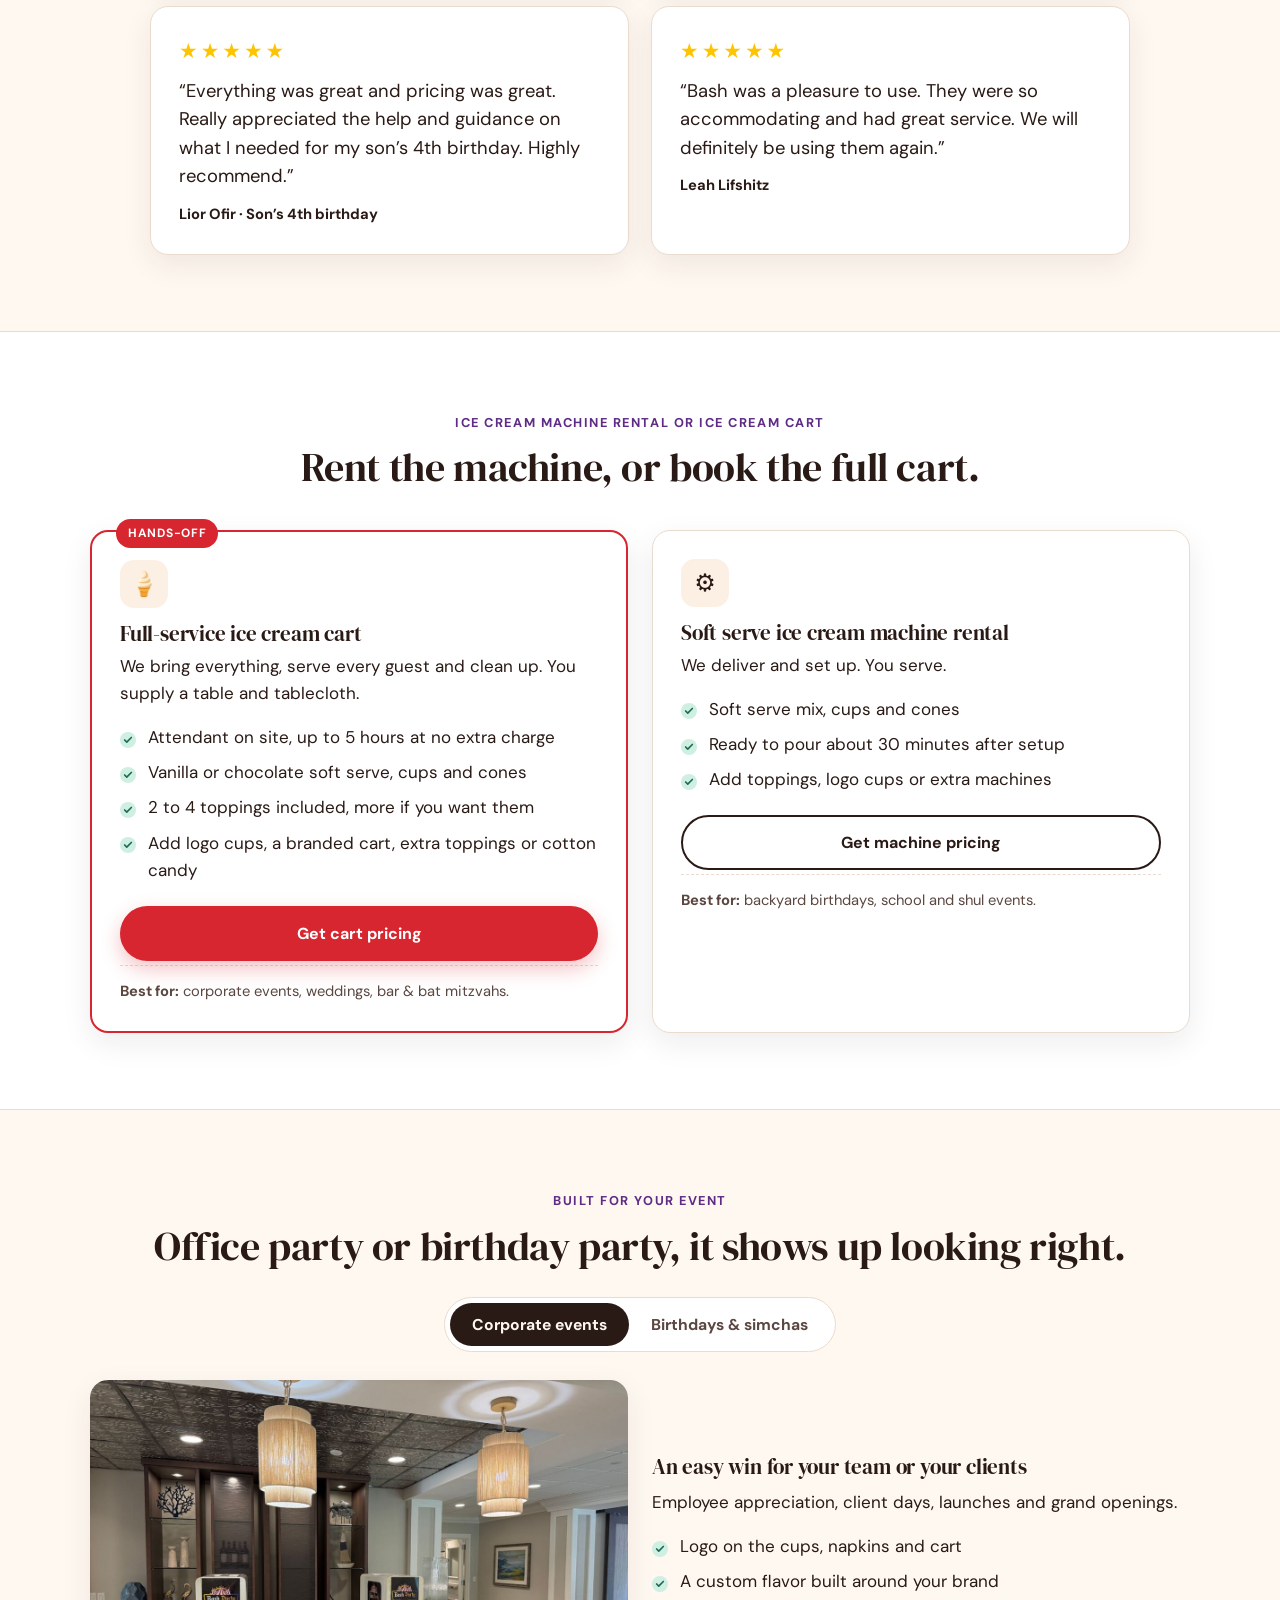
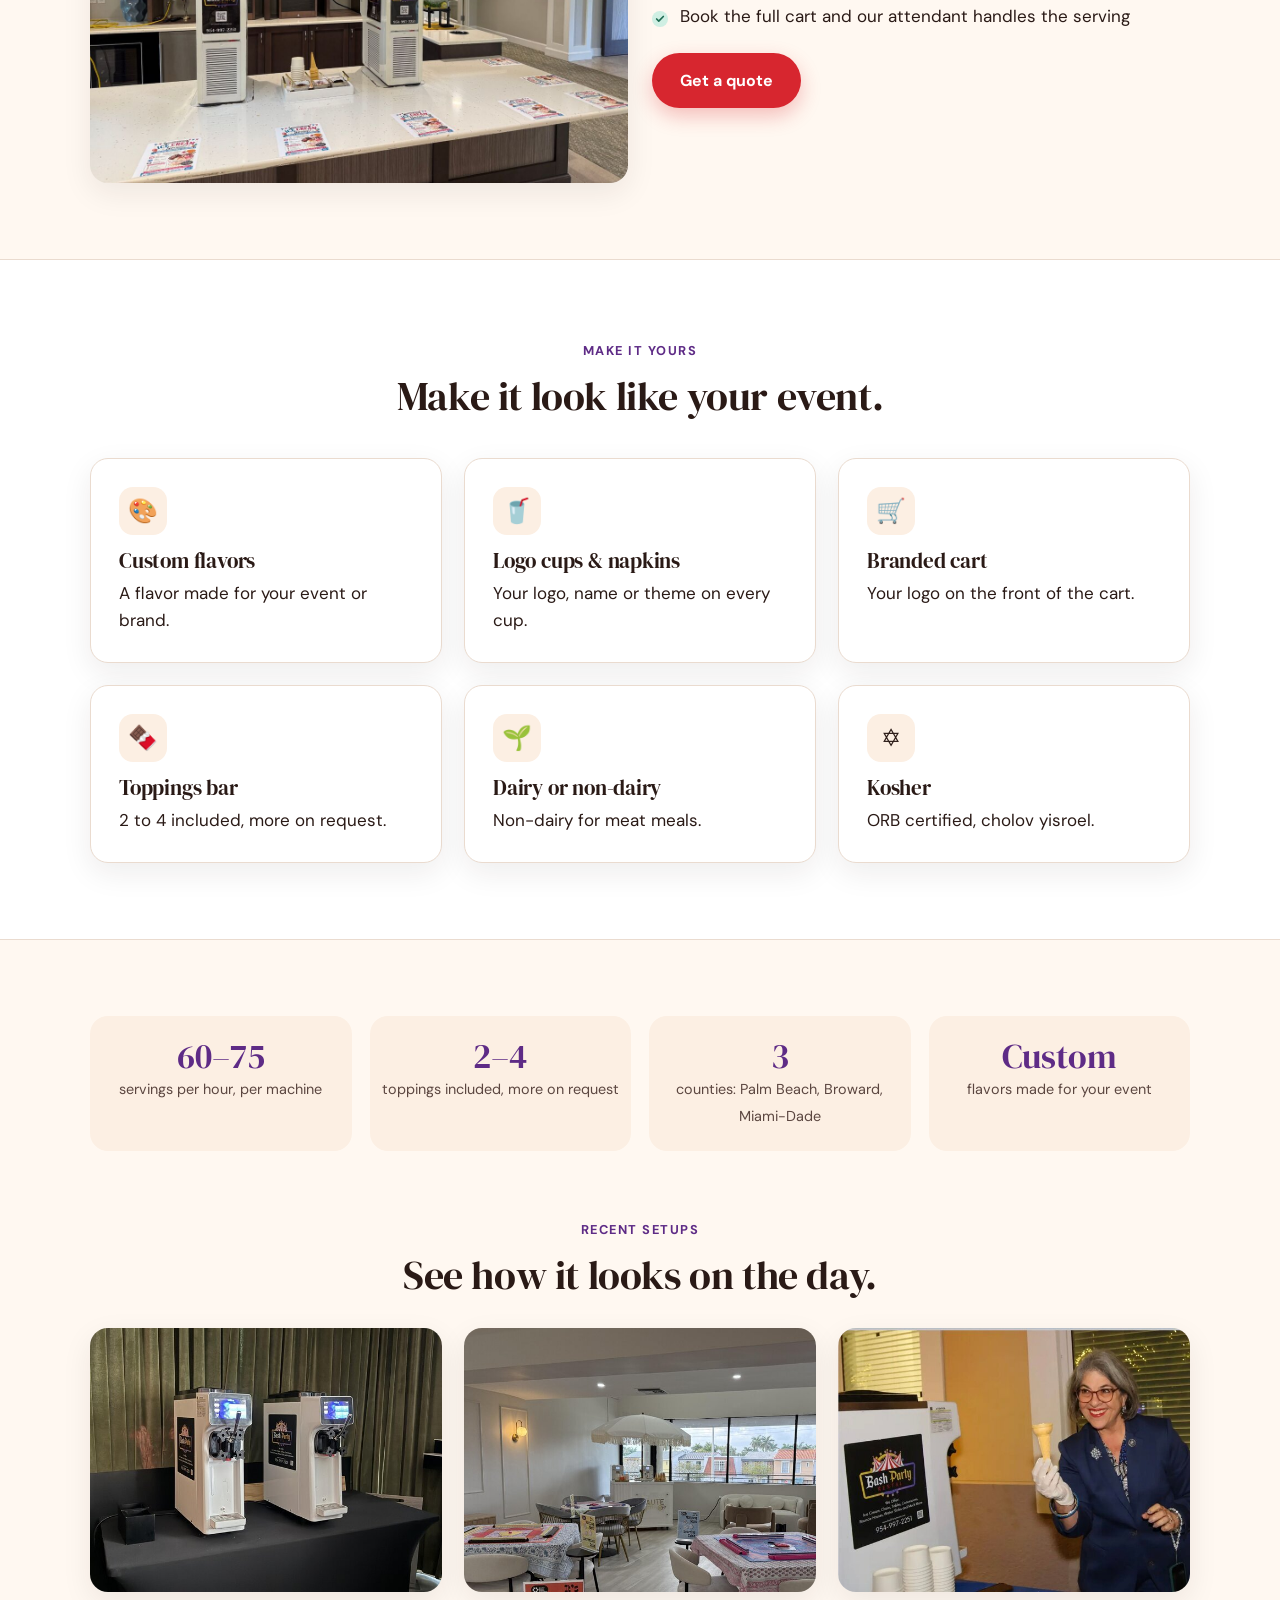
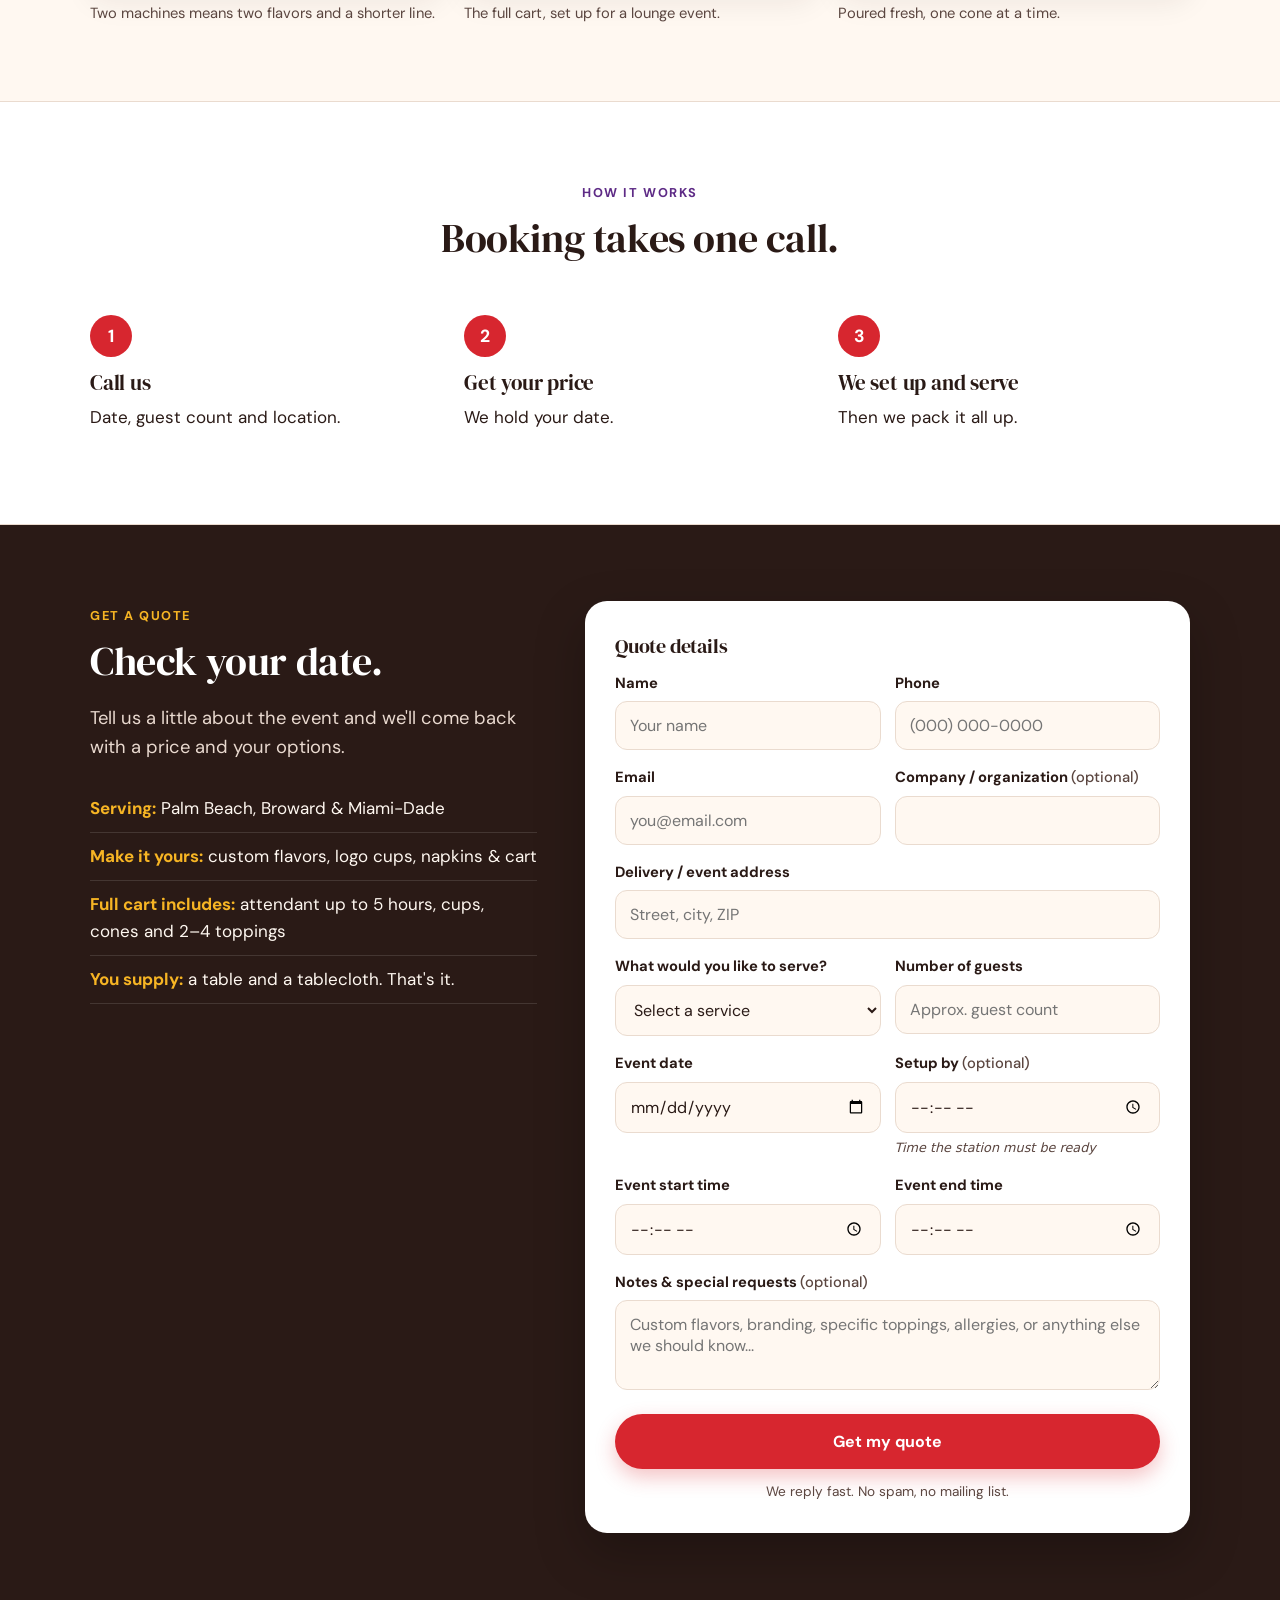
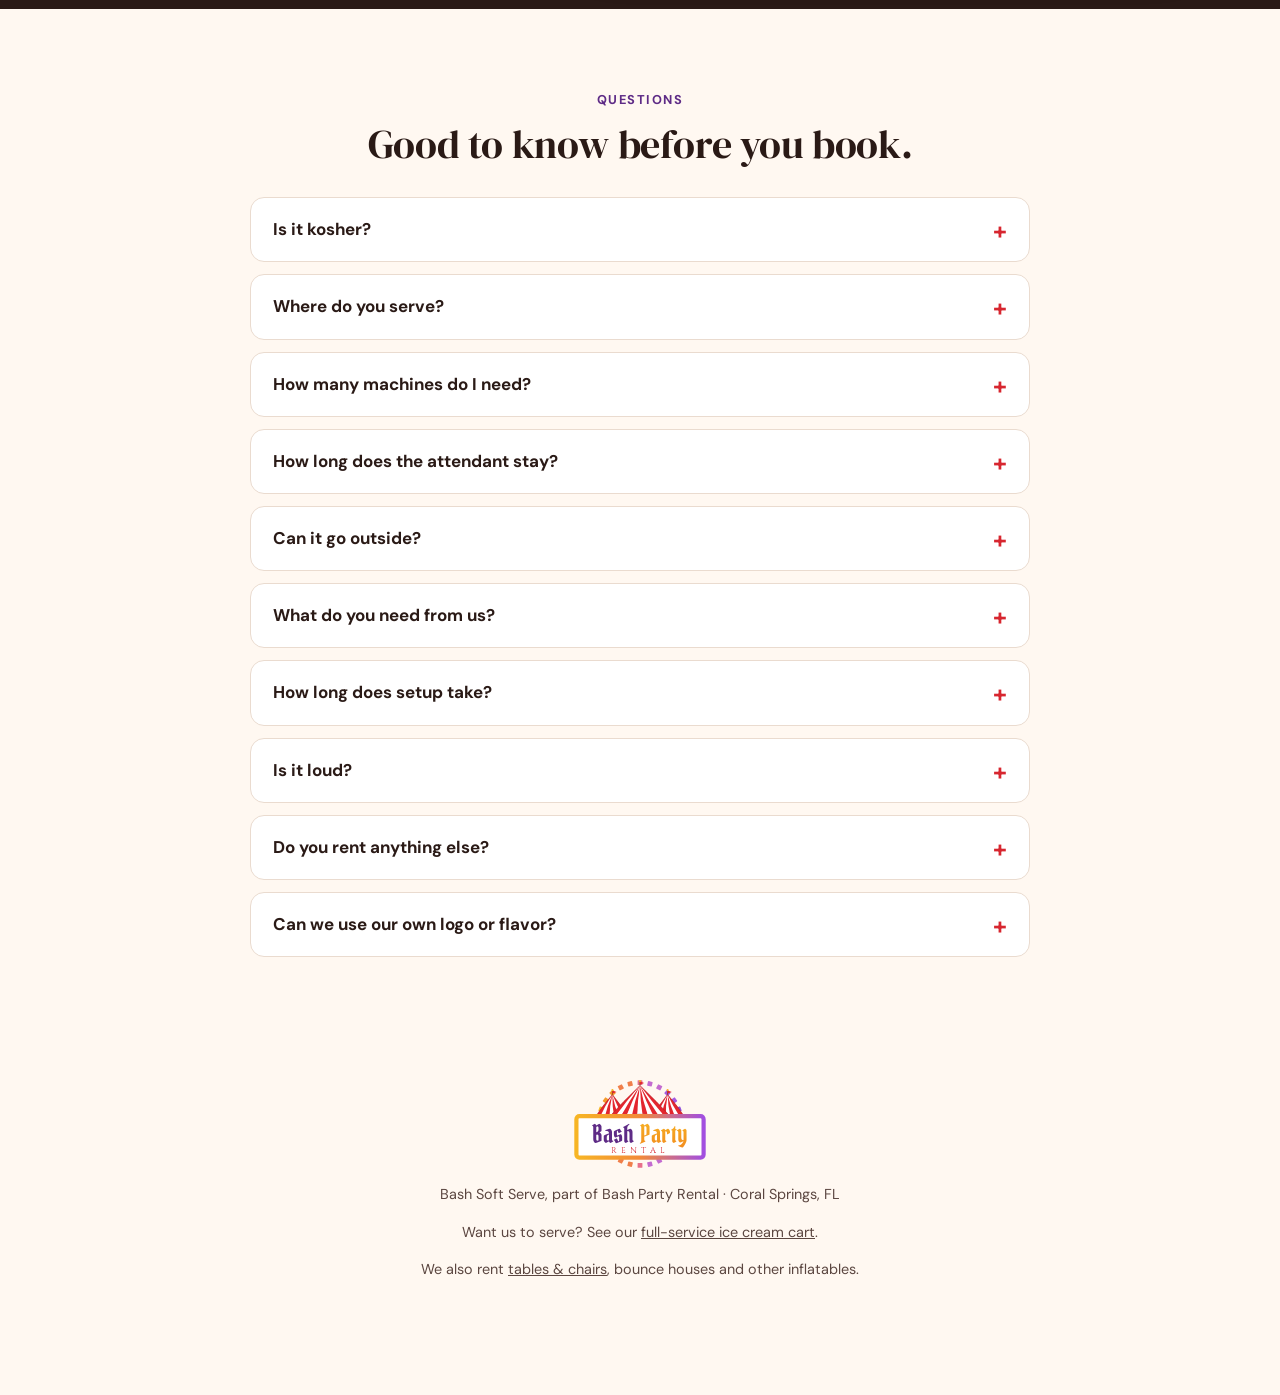
==== commit 3158be5f: "Make email required on all three Bash quote forms Co-Authored-By: Claude Opus 5.5 <noreply@anthropic" ====
--- a/soft-serve/index.html
+++ b/soft-serve/index.html
@@ -304,7 +304,7 @@
           <div class="field"><label for="ss-phone">Phone</label><input type="tel" id="ss-phone" name="phone" autocomplete="tel" placeholder="(000) 000-0000" required></div>
         </div>
         <div class="form-row">
-          <div class="field"><label for="ss-email">Email <span class="opt">(optional)</span></label><input type="email" id="ss-email" name="email" autocomplete="email" placeholder="you@email.com"></div>
+          <div class="field"><label for="ss-email">Email</label><input type="email" id="ss-email" name="email" autocomplete="email" placeholder="you@email.com" required></div>
           <div class="field"><label for="ss-company">Company / organization <span class="opt">(optional)</span></label><input type="text" id="ss-company" name="company" autocomplete="organization"></div>
         </div>
         <div class="field"><label for="ss-venue">Delivery / event address</label><input type="text" id="ss-venue" name="event_address" autocomplete="street-address" placeholder="Street, city, ZIP" required></div>
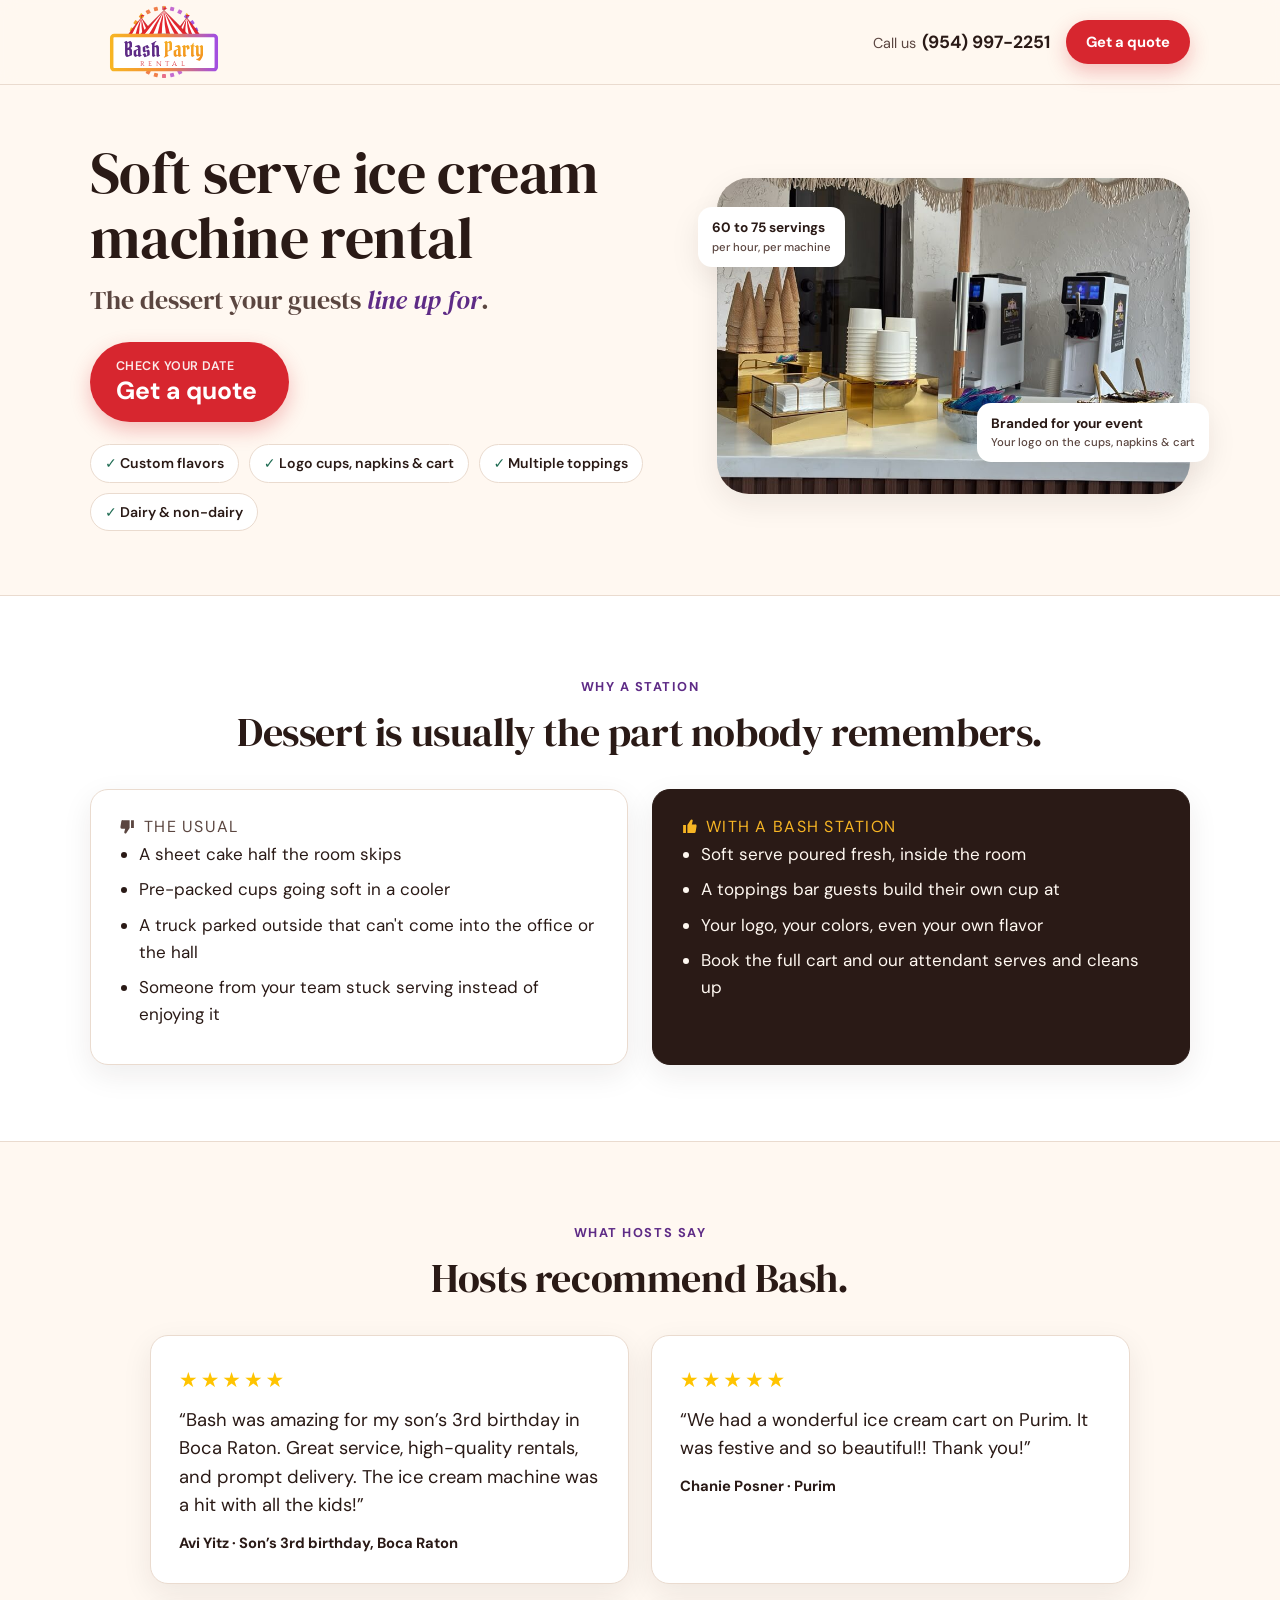
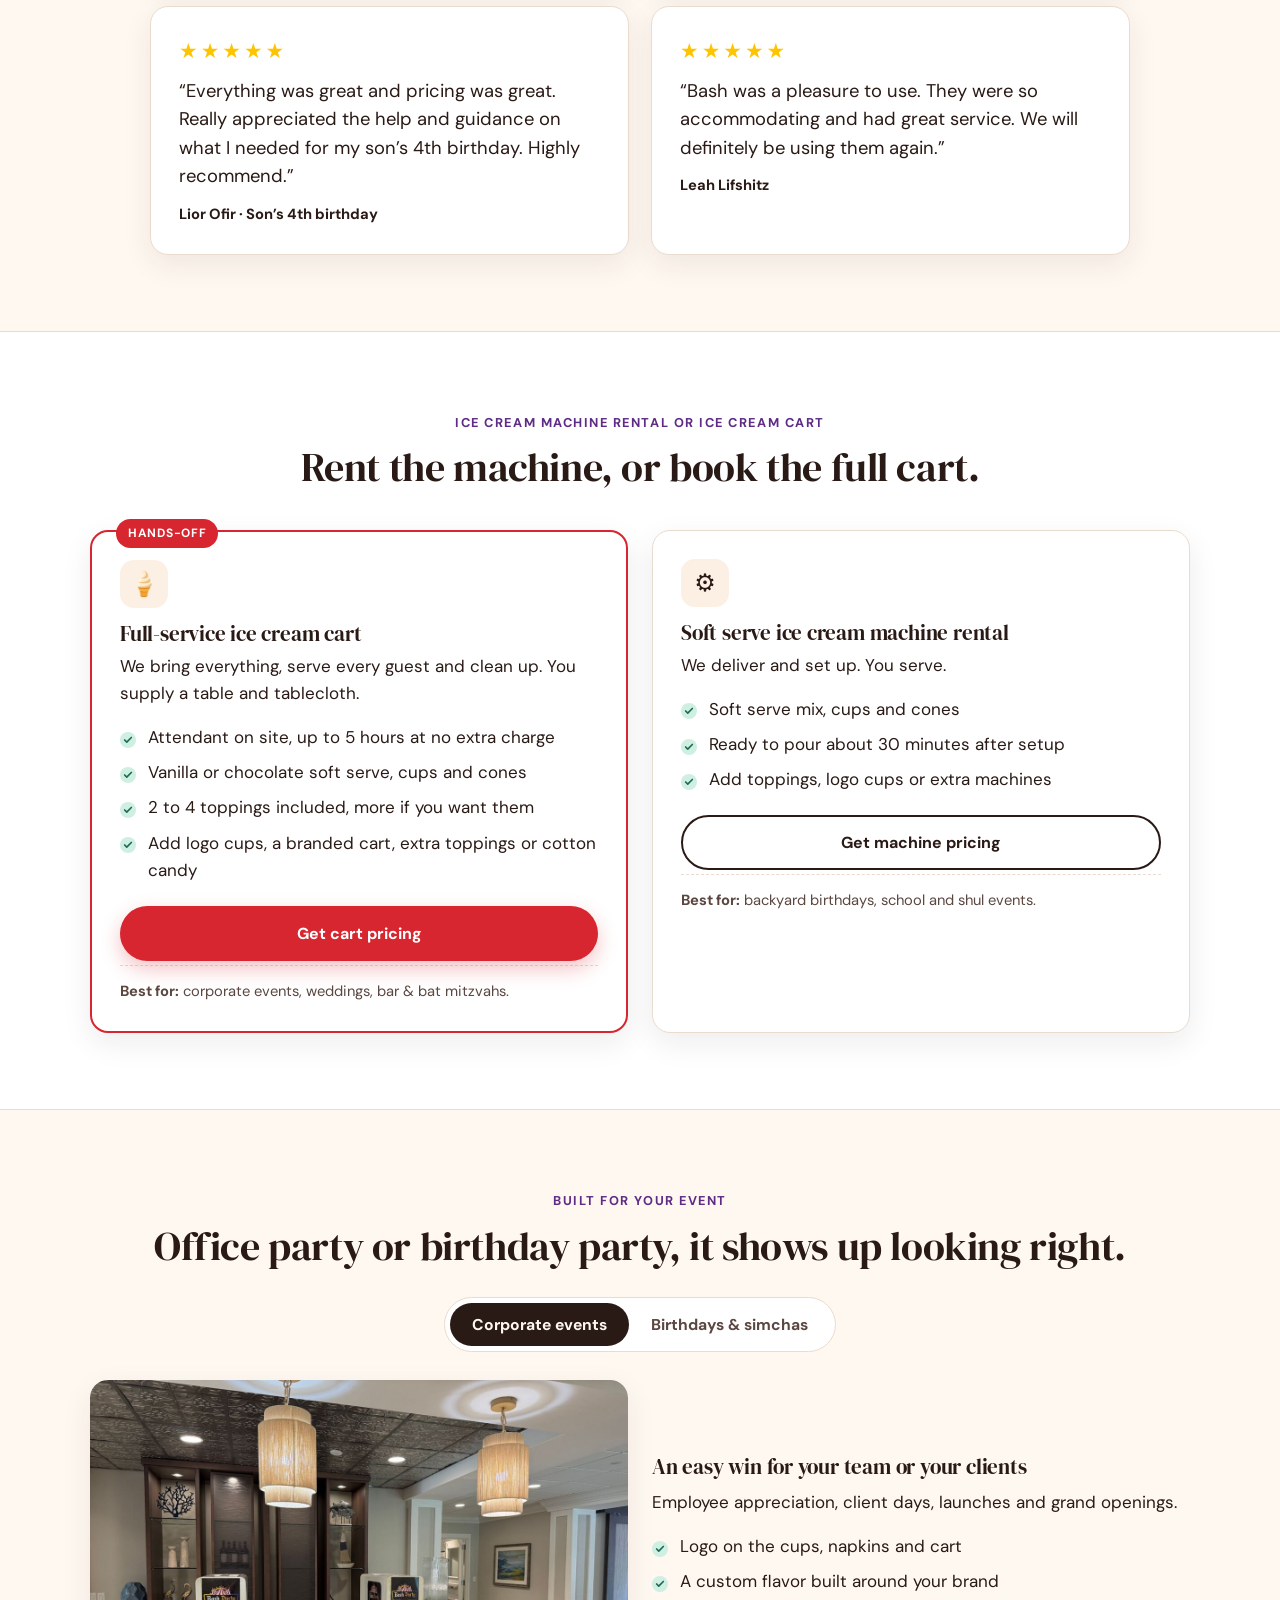
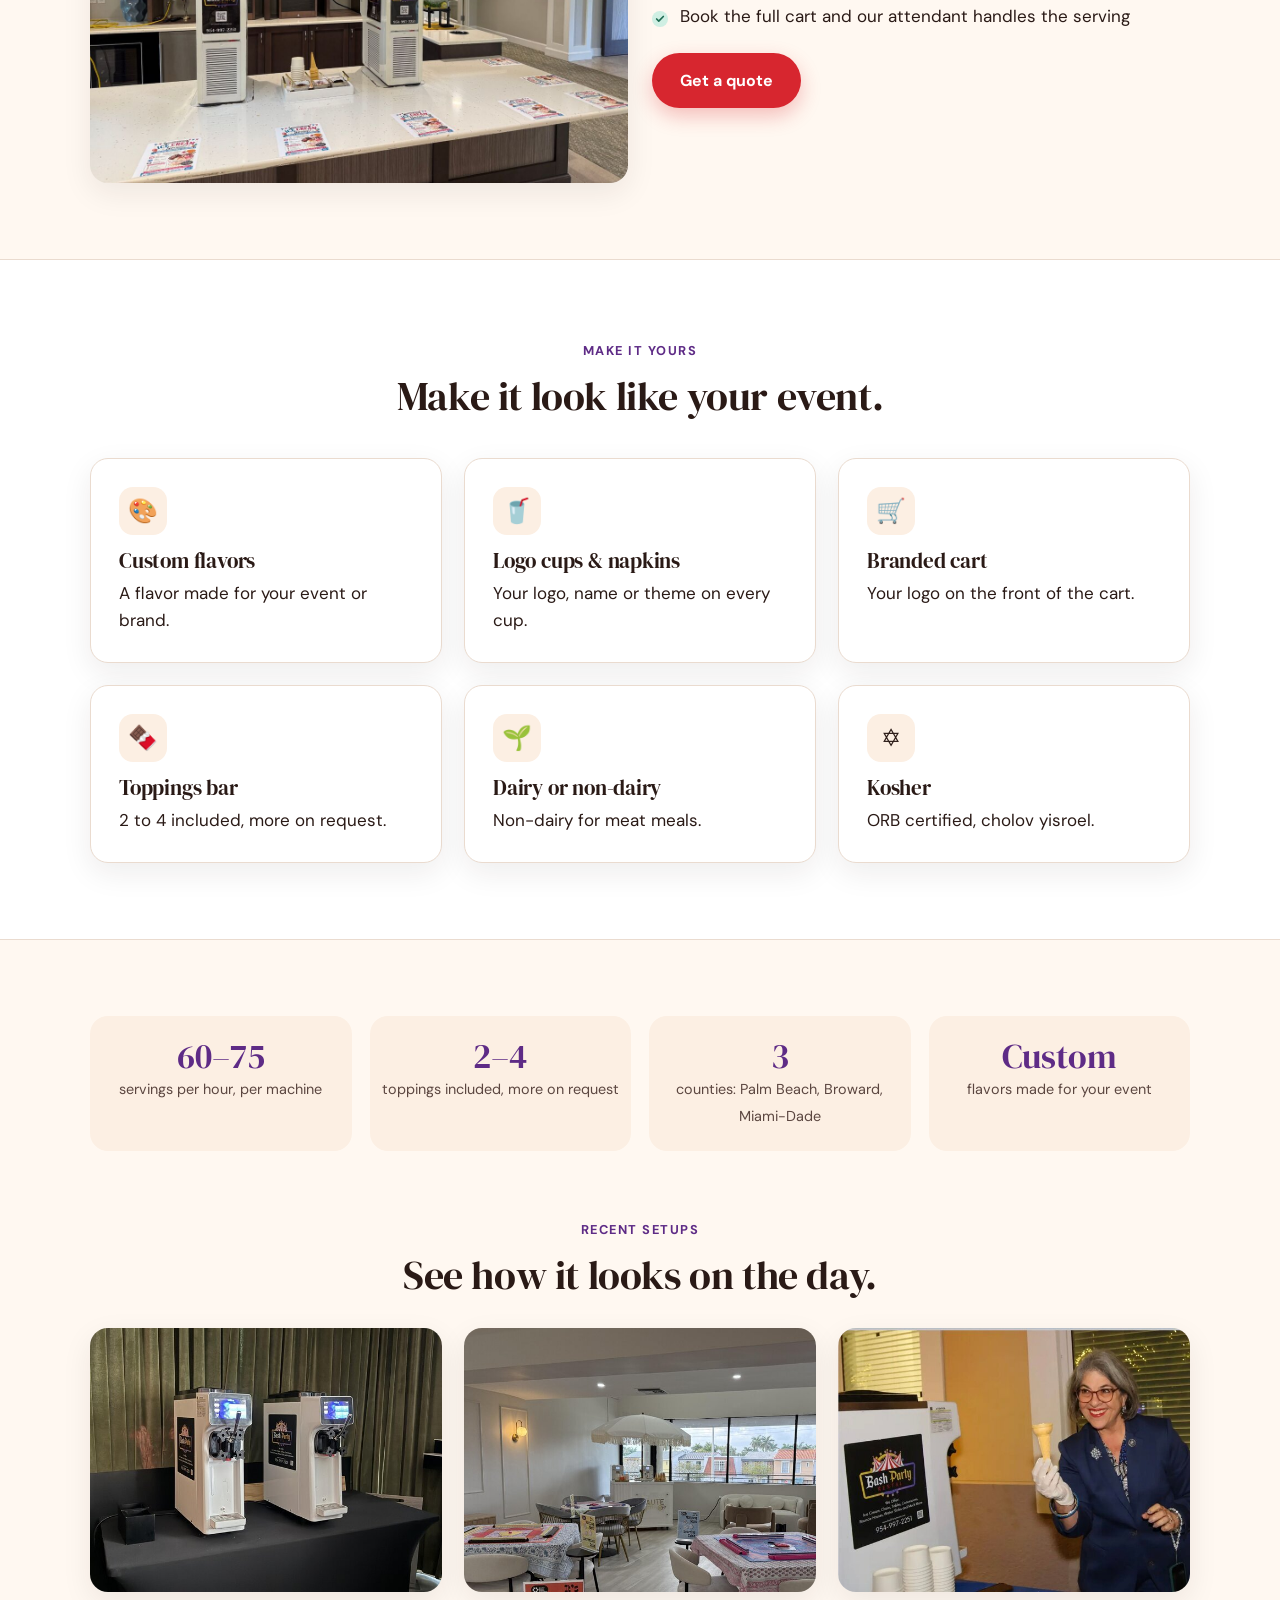
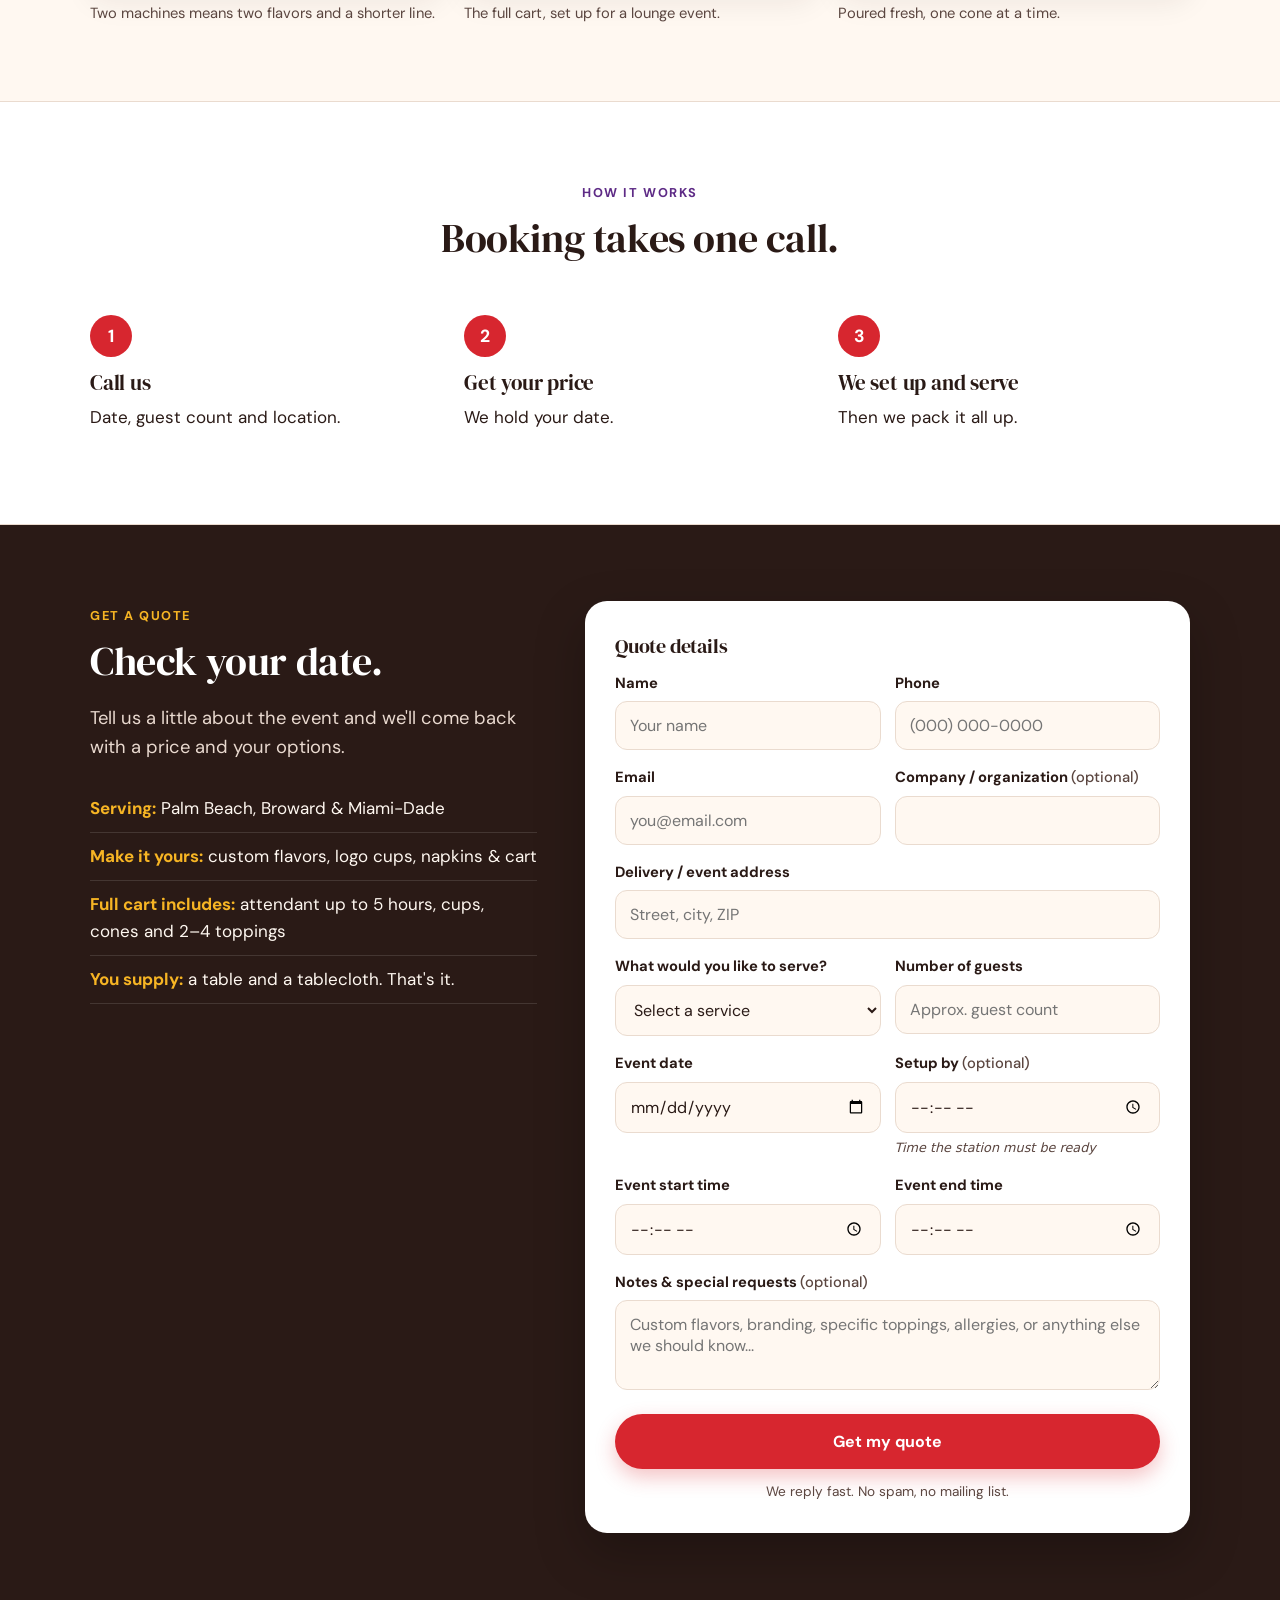
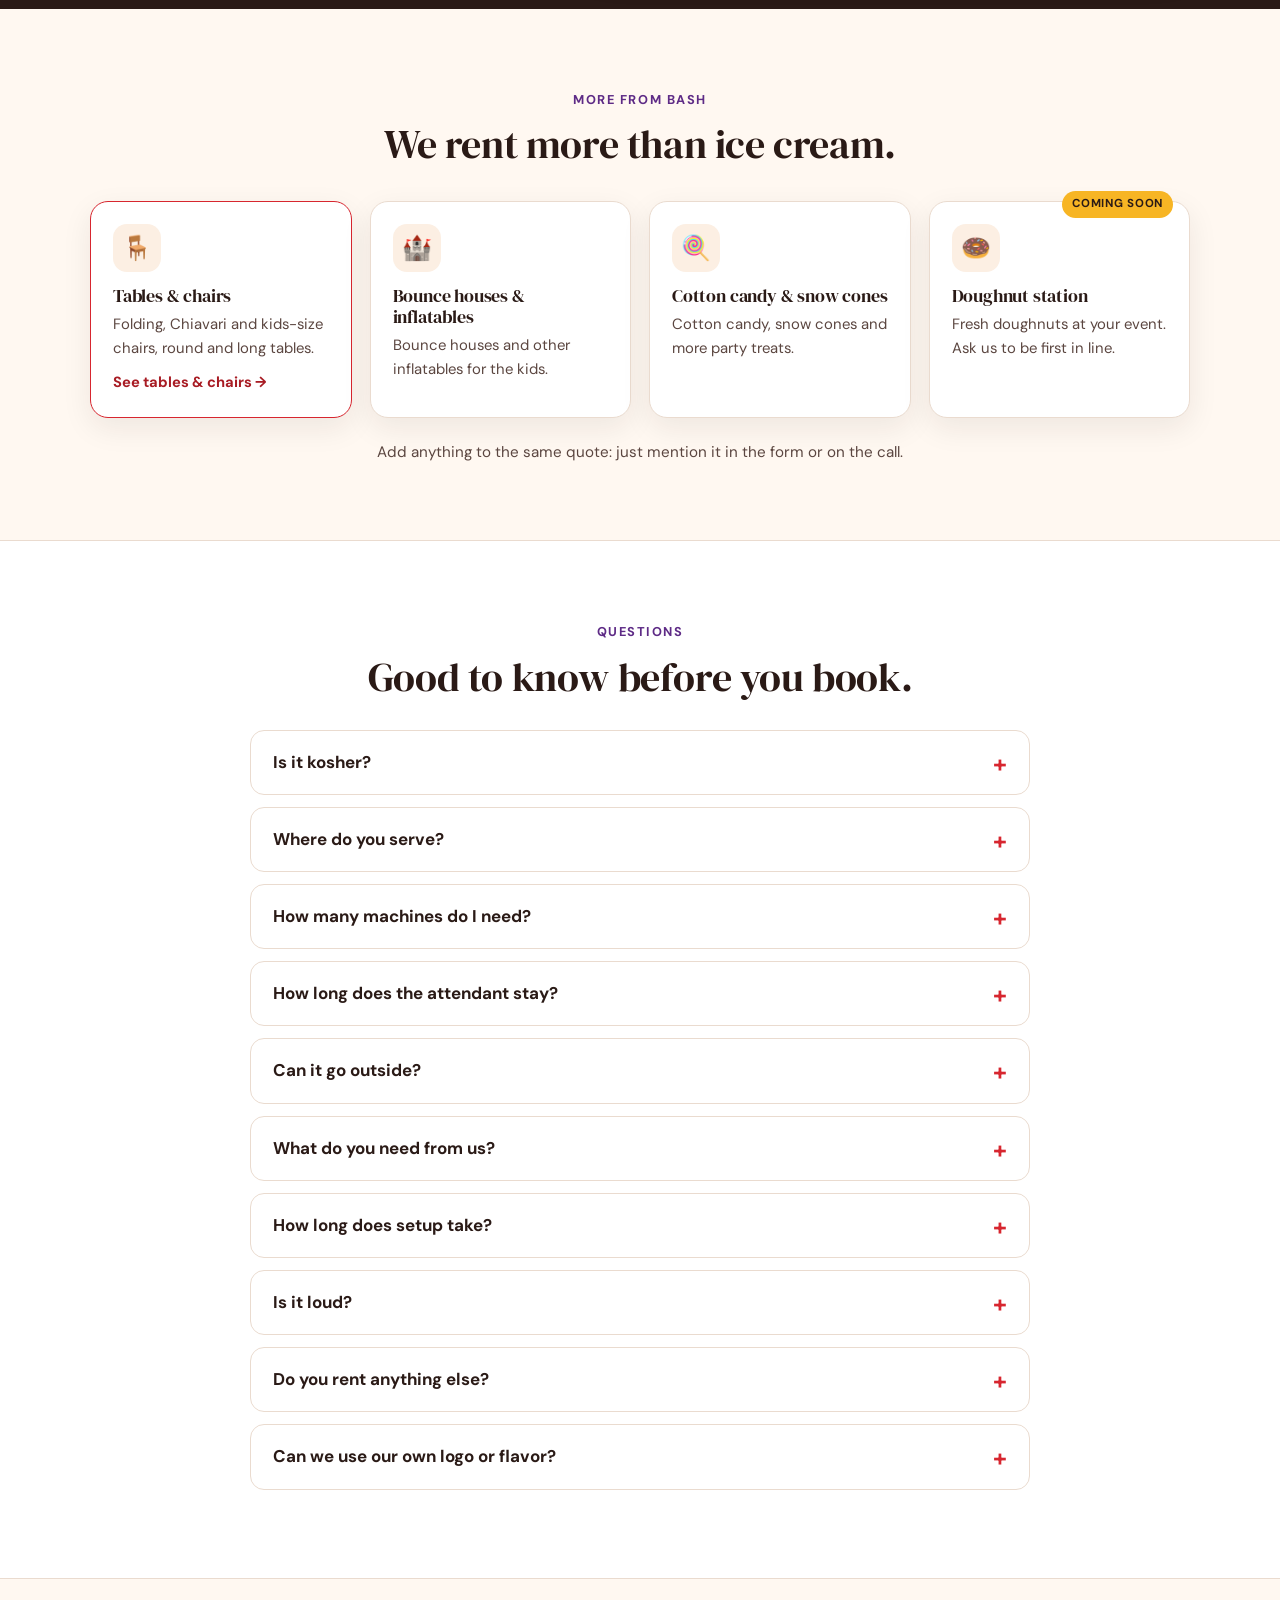
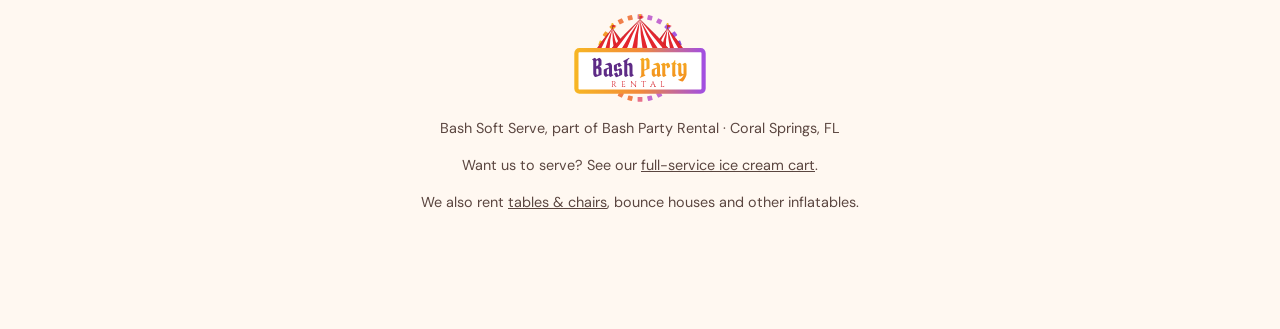
==== commit c23bda72: "Add a 'We rent more' section above the FAQ on every page Ice cream pages link to tables & chairs; th" ====
--- a/soft-serve/index.html
+++ b/soft-serve/index.html
@@ -337,8 +337,25 @@
     </div>
   </section>
 
+  <!-- MORE RENTALS -->
+  <section class="section">
+    <div class="wrap">
+      <div class="center">
+        <span class="eyebrow">More from Bash</span>
+        <h2>We rent more than ice cream.</h2>
+      </div>
+      <div class="rent-grid">
+        <a class="card rent-card rent-link" href="../tables-chairs/index.html"><div class="icon-dot" aria-hidden="true">🪑</div><h3>Tables &amp; chairs</h3><p>Folding, Chiavari and kids-size chairs, round and long tables.</p><span class="rent-go">See tables &amp; chairs &rarr;</span></a>
+        <div class="card rent-card"><div class="icon-dot" aria-hidden="true">🏰</div><h3>Bounce houses &amp; inflatables</h3><p>Bounce houses and other inflatables for the kids.</p></div>
+        <div class="card rent-card"><div class="icon-dot" aria-hidden="true">🍭</div><h3>Cotton candy &amp; snow cones</h3><p>Cotton candy, snow cones and more party treats.</p></div>
+        <div class="card rent-card"><span class="soon">Coming soon</span><div class="icon-dot" aria-hidden="true">🍩</div><h3>Doughnut station</h3><p>Fresh doughnuts at your event. Ask us to be first in line.</p></div>
+      </div>
+      <p class="center rent-note">Add anything to the same quote: just mention it in the form or on the call.</p>
+    </div>
+  </section>
+
   <!-- FAQ -->
-  <section class="section">
+  <section class="section section-alt">
     <div class="wrap">
       <div class="center"><span class="eyebrow">Questions</span><h2>Good to know before you book.</h2></div>
       <div class="faq" style="margin-top:30px">
--- a/bash.css
+++ b/bash.css
@@ -333,3 +333,15 @@
 .check-row input { margin-top: 3px; accent-color: var(--berry); width: 18px; height: 18px; flex: none; }
 .check-row small { color: var(--ink-soft); }
 input[type="time"] { width: 100%; padding: 13px 14px; font: 1rem var(--body); color: var(--ink); background: var(--cream); border: 1.5px solid var(--line); border-radius: 12px; }
+
+/* More rentals */
+.rent-grid { display: grid; grid-template-columns: repeat(4, 1fr); gap: 18px; margin-top: 34px; }
+.rent-card { position: relative; padding: 22px; }
+.rent-card h3 { font-size: 1.15rem; }
+.rent-card p { font-size: .93rem; color: var(--ink-soft); margin: 0; }
+.rent-link { text-decoration: none; color: inherit; border-color: var(--berry); }
+.rent-go { display: inline-block; margin-top: 10px; font-weight: 700; font-size: .92rem; color: var(--berry-dark); }
+.soon { position: absolute; top: -11px; right: 16px; background: var(--gold); color: var(--ink); font-size: .72rem; font-weight: 700; letter-spacing: .06em; text-transform: uppercase; padding: 4px 10px; border-radius: 999px; }
+.rent-note { margin: 22px 0 0; color: var(--ink-soft); font-size: .95rem; }
+@media (max-width: 900px) { .rent-grid { grid-template-columns: 1fr 1fr; } }
+@media (max-width: 640px) { .rent-grid { gap: 12px; } .rent-card { padding: 16px 14px; } .rent-card h3 { font-size: 1.02rem; } .rent-card p, .rent-go { font-size: .86rem; } }
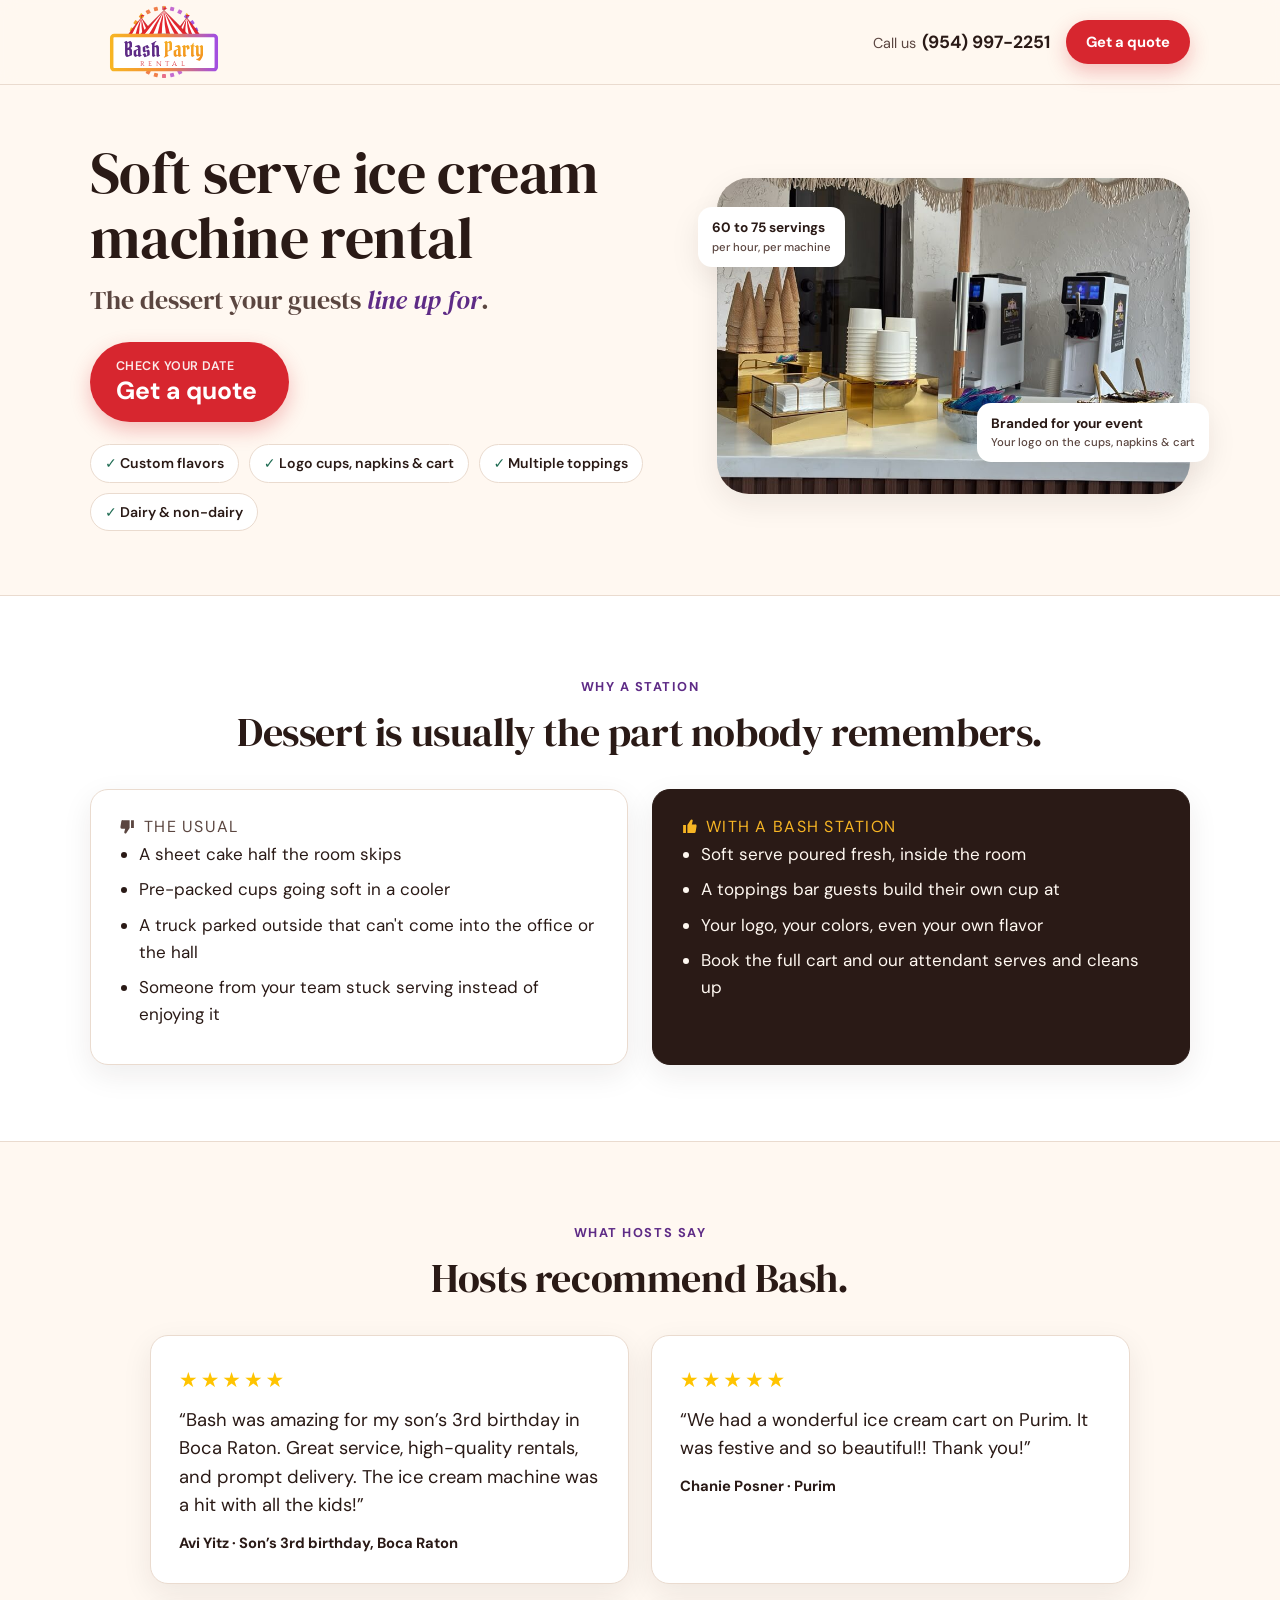
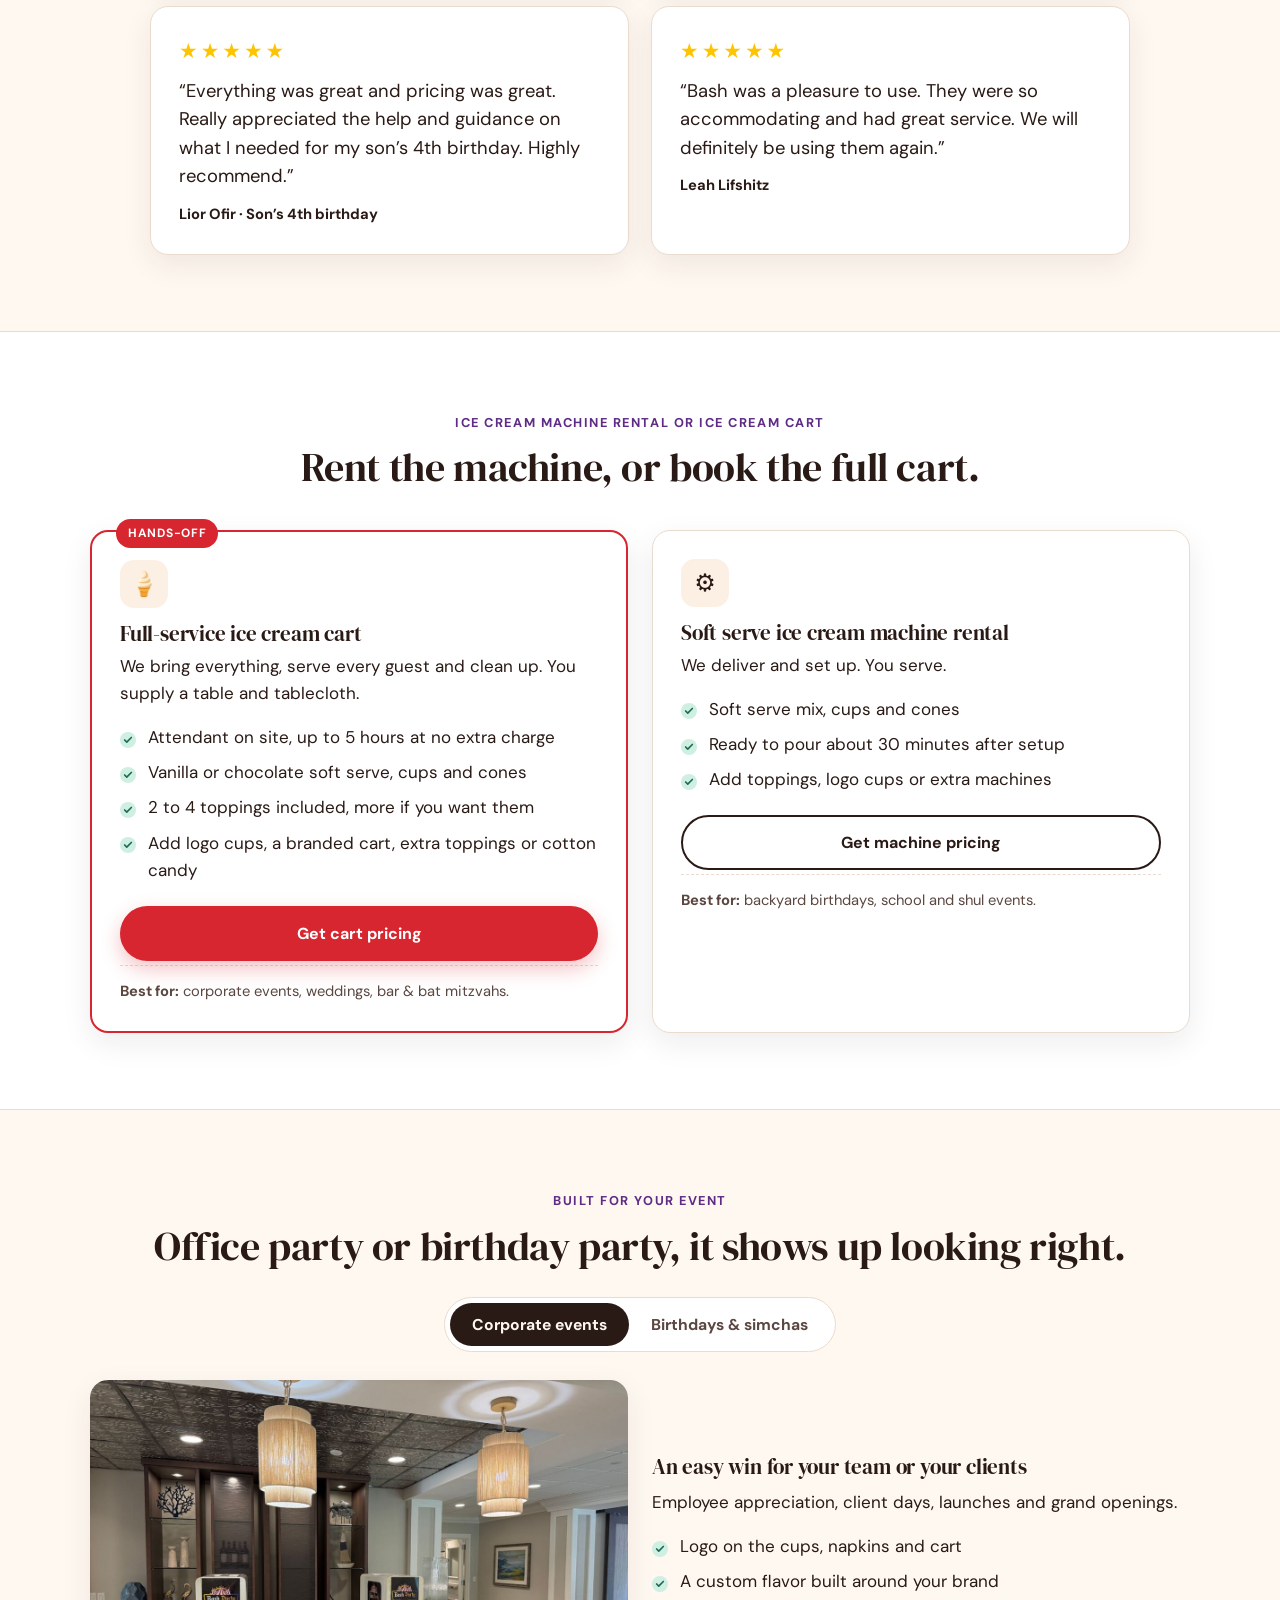
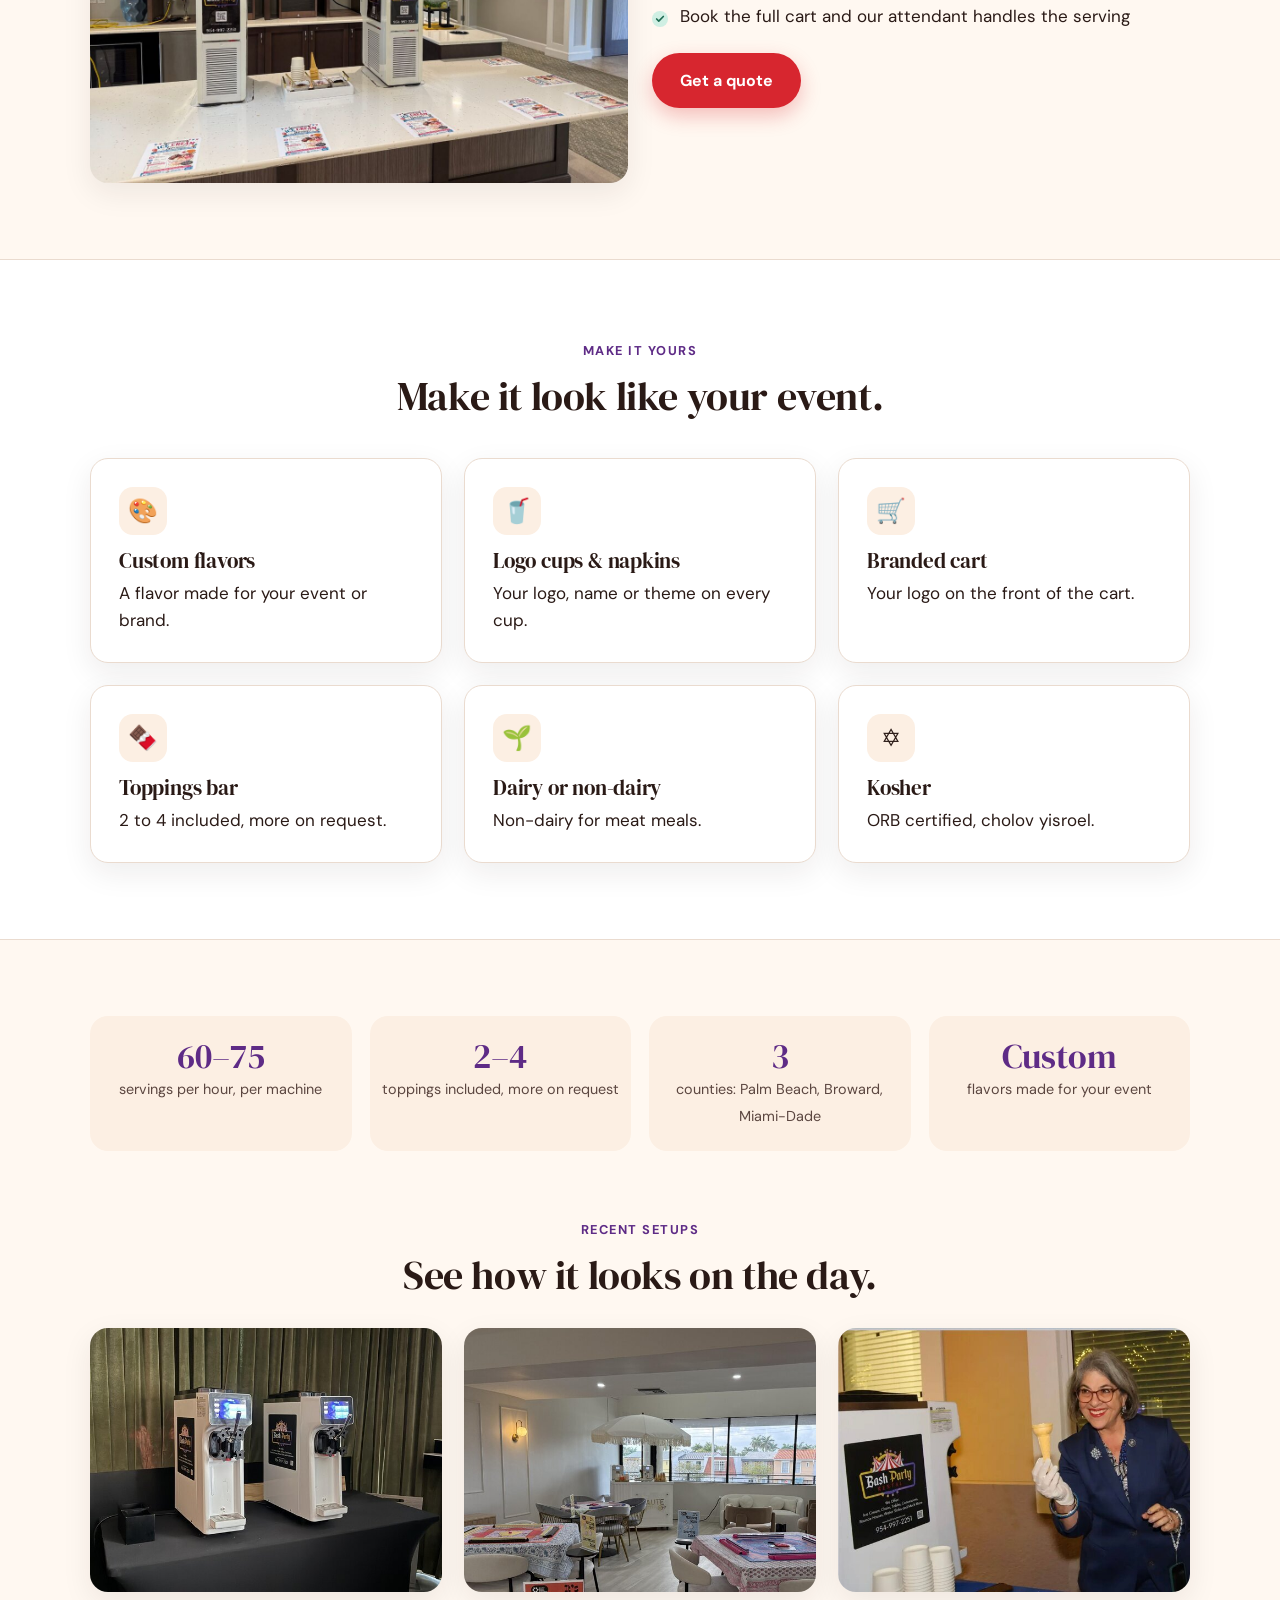
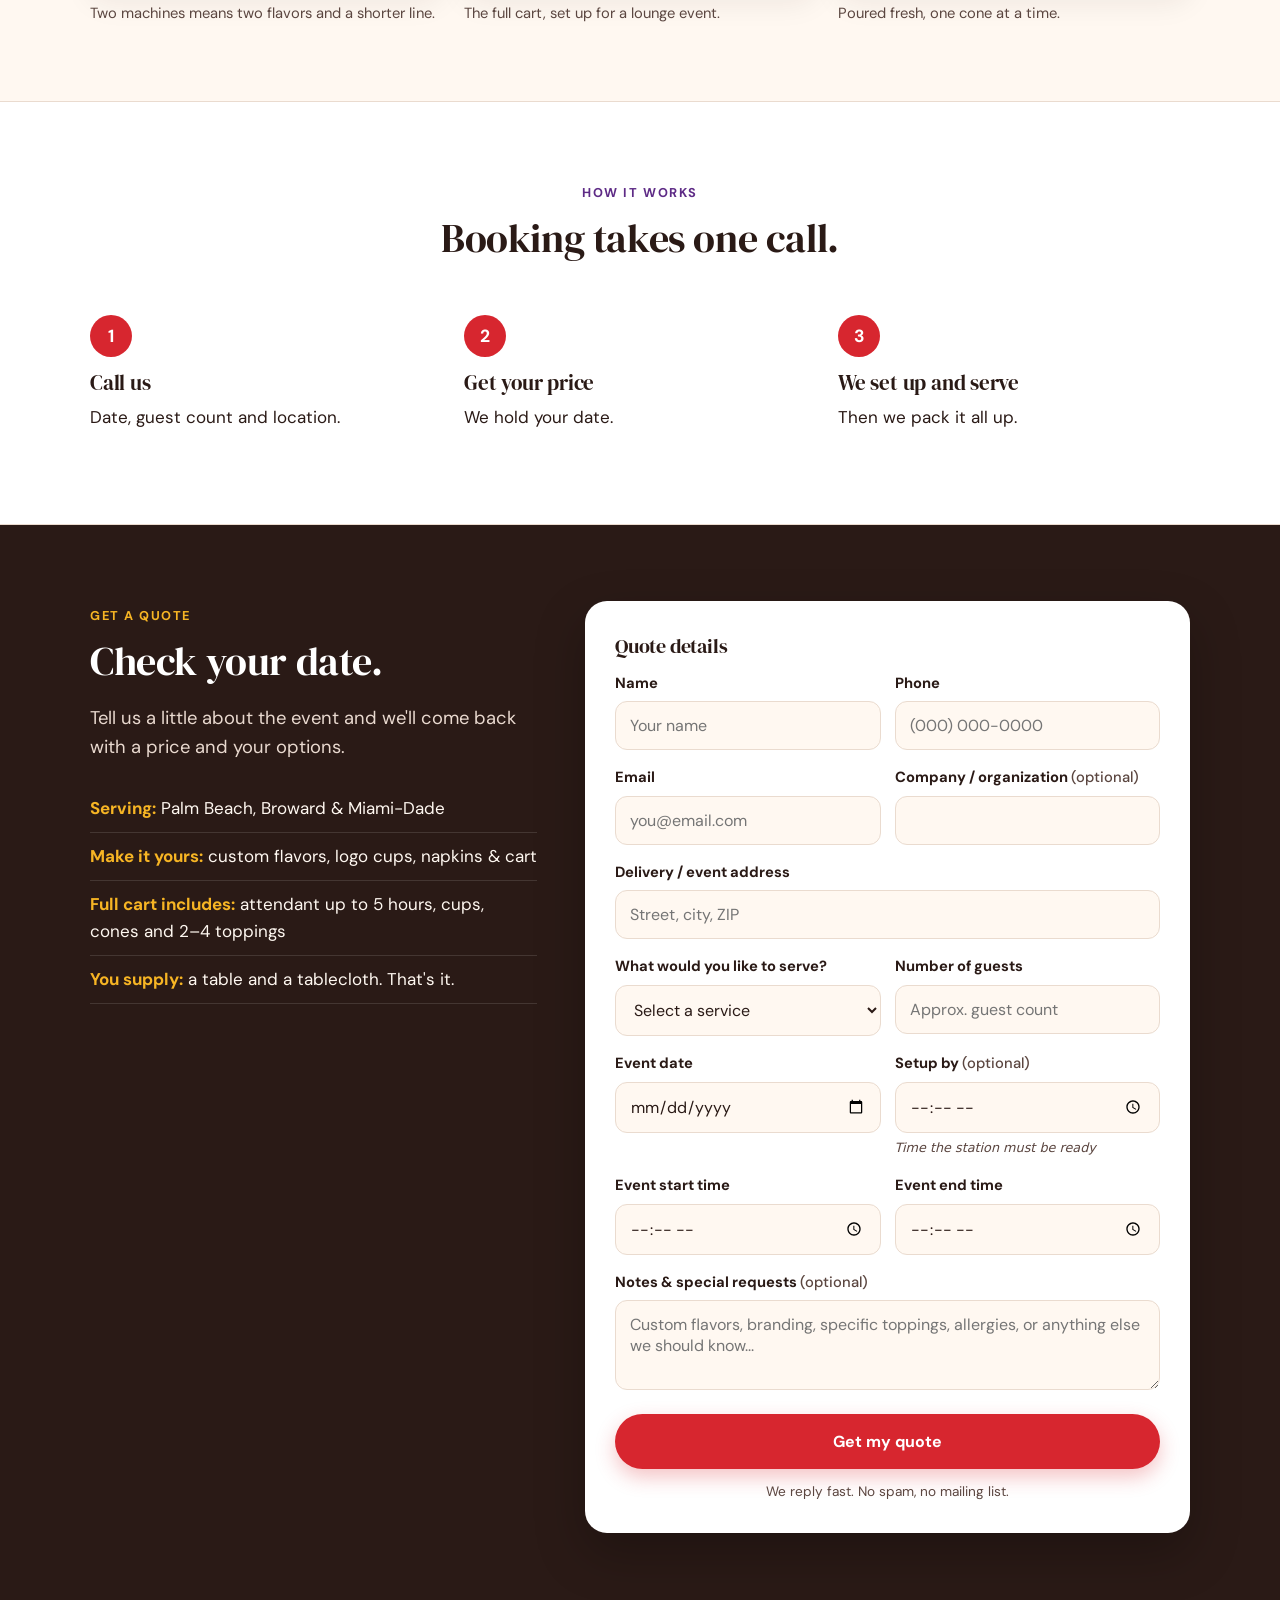
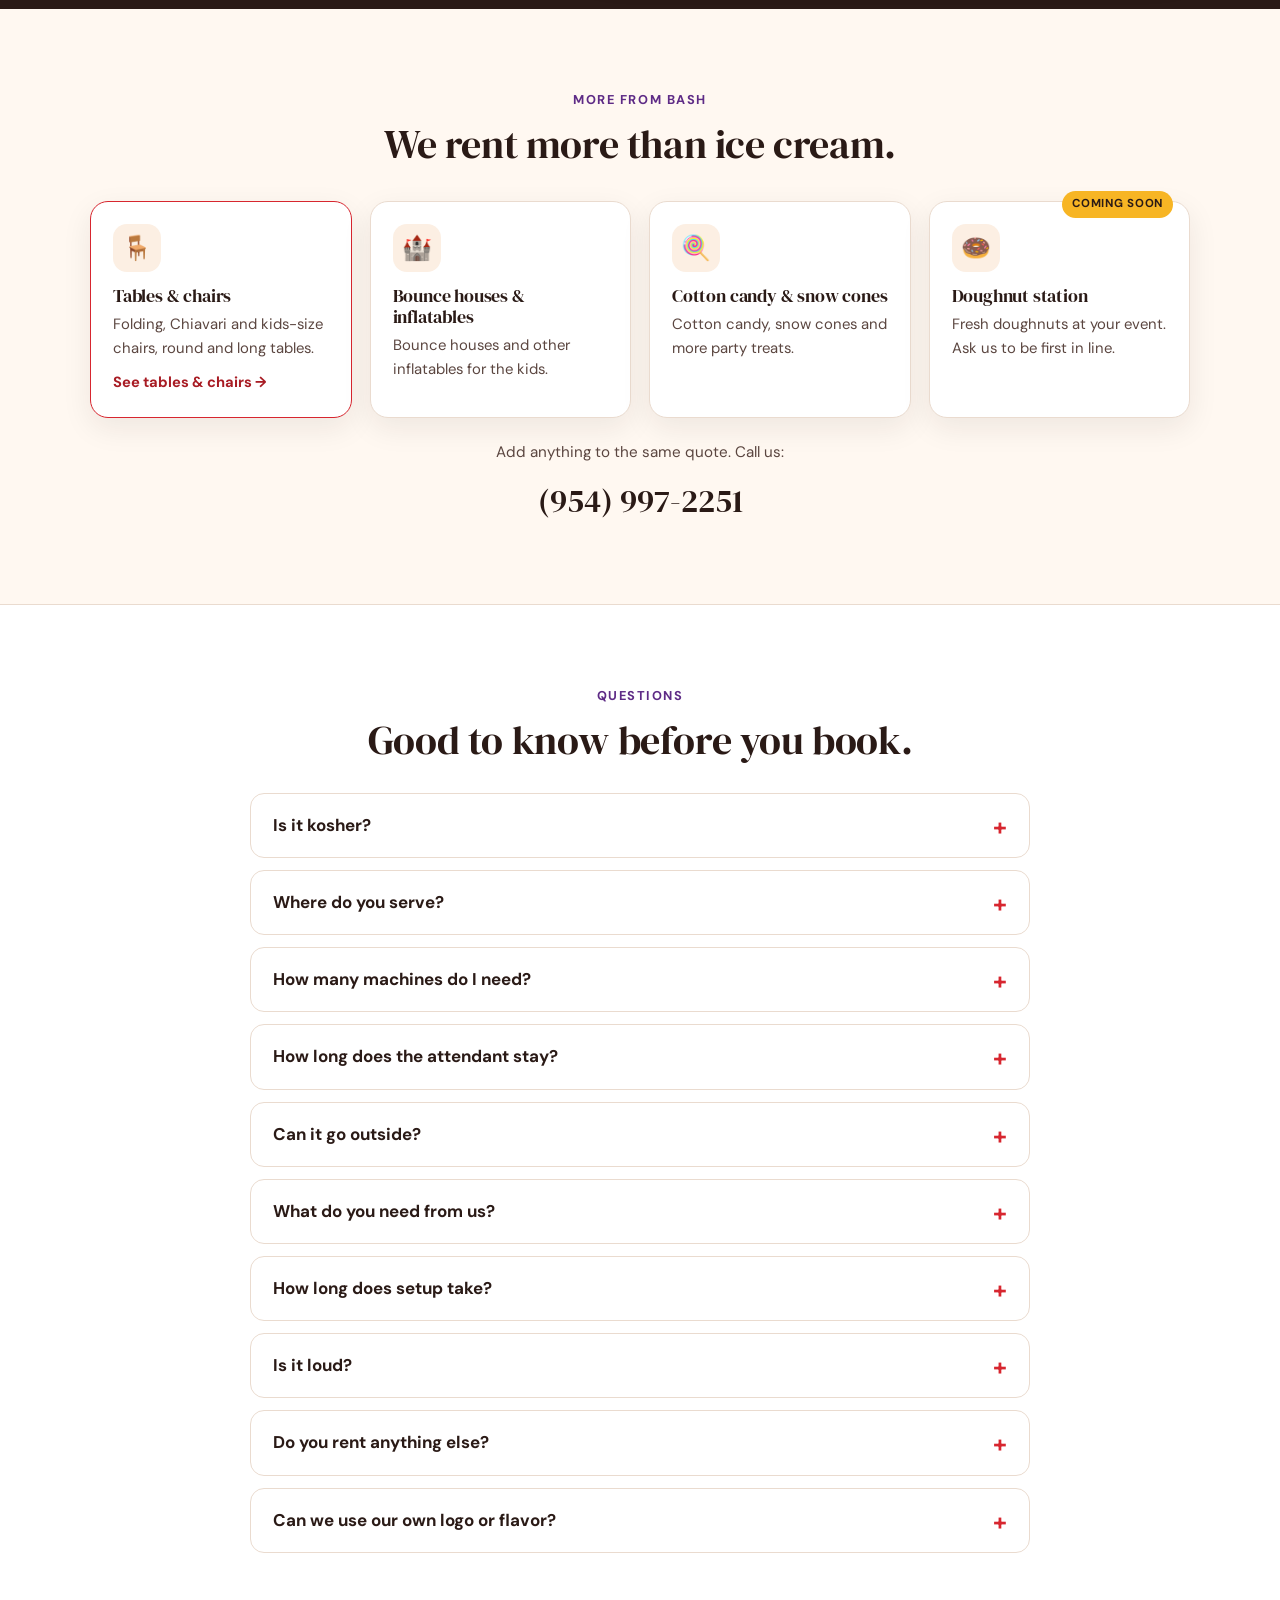
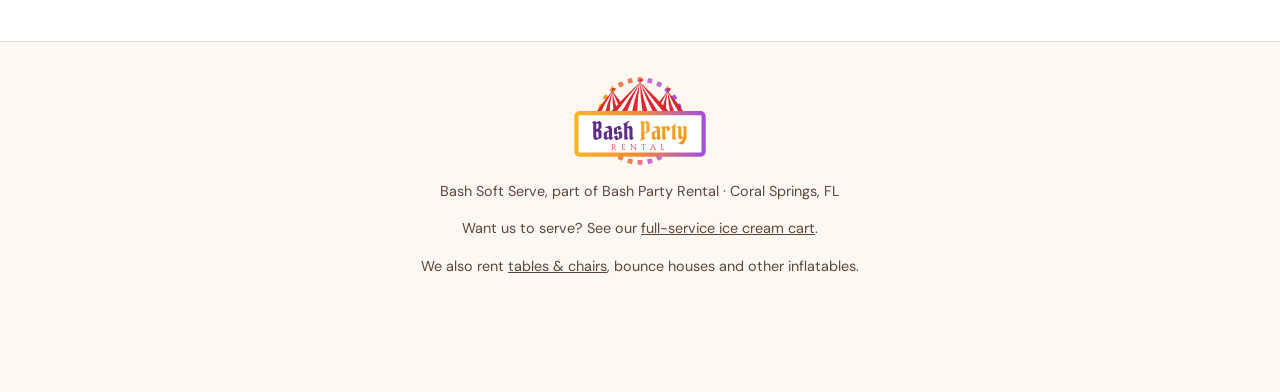
==== commit 162f4a1b: "Add the phone number under the More from Bash section Tap-to-call button on phones, large plain numb" ====
--- a/soft-serve/index.html
+++ b/soft-serve/index.html
@@ -350,7 +350,11 @@
         <div class="card rent-card"><div class="icon-dot" aria-hidden="true">🍭</div><h3>Cotton candy &amp; snow cones</h3><p>Cotton candy, snow cones and more party treats.</p></div>
         <div class="card rent-card"><span class="soon">Coming soon</span><div class="icon-dot" aria-hidden="true">🍩</div><h3>Doughnut station</h3><p>Fresh doughnuts at your event. Ask us to be first in line.</p></div>
       </div>
-      <p class="center rent-note">Add anything to the same quote: just mention it in the form or on the call.</p>
+      <p class="center rent-note">Add anything to the same quote. Call us:</p>
+      <div class="center rent-call">
+        <a class="mobile-only btn btn-primary btn-call btn-lg" data-phone href="tel:+19549972251"><svg class="ic" viewBox="0 0 24 24" aria-hidden="true"><path d="M22 16.9v3a2 2 0 0 1-2.2 2 19.8 19.8 0 0 1-8.6-3.1 19.5 19.5 0 0 1-6-6A19.8 19.8 0 0 1 2.1 4.2 2 2 0 0 1 4.1 2h3a2 2 0 0 1 2 1.7c.1 1 .4 1.9.7 2.8a2 2 0 0 1-.5 2.1L8 9.9a16 16 0 0 0 6 6l1.3-1.3a2 2 0 0 1 2.1-.4c.9.3 1.8.6 2.8.7a2 2 0 0 1 1.7 2z" fill="currentColor"/></svg> Call <span class="num">(954) 997-2251</span></a>
+        <span class="desk-only rent-phone"><span class="num">(954) 997-2251</span></span>
+      </div>
     </div>
   </section>
 
--- a/bash.css
+++ b/bash.css
@@ -345,3 +345,5 @@
 .rent-note { margin: 22px 0 0; color: var(--ink-soft); font-size: .95rem; }
 @media (max-width: 900px) { .rent-grid { grid-template-columns: 1fr 1fr; } }
 @media (max-width: 640px) { .rent-grid { gap: 12px; } .rent-card { padding: 16px 14px; } .rent-card h3 { font-size: 1.02rem; } .rent-card p, .rent-go { font-size: .86rem; } }
+.rent-call { margin-top: 12px; }
+.rent-phone .num { font-family: var(--display); font-size: 2rem; color: var(--ink); }
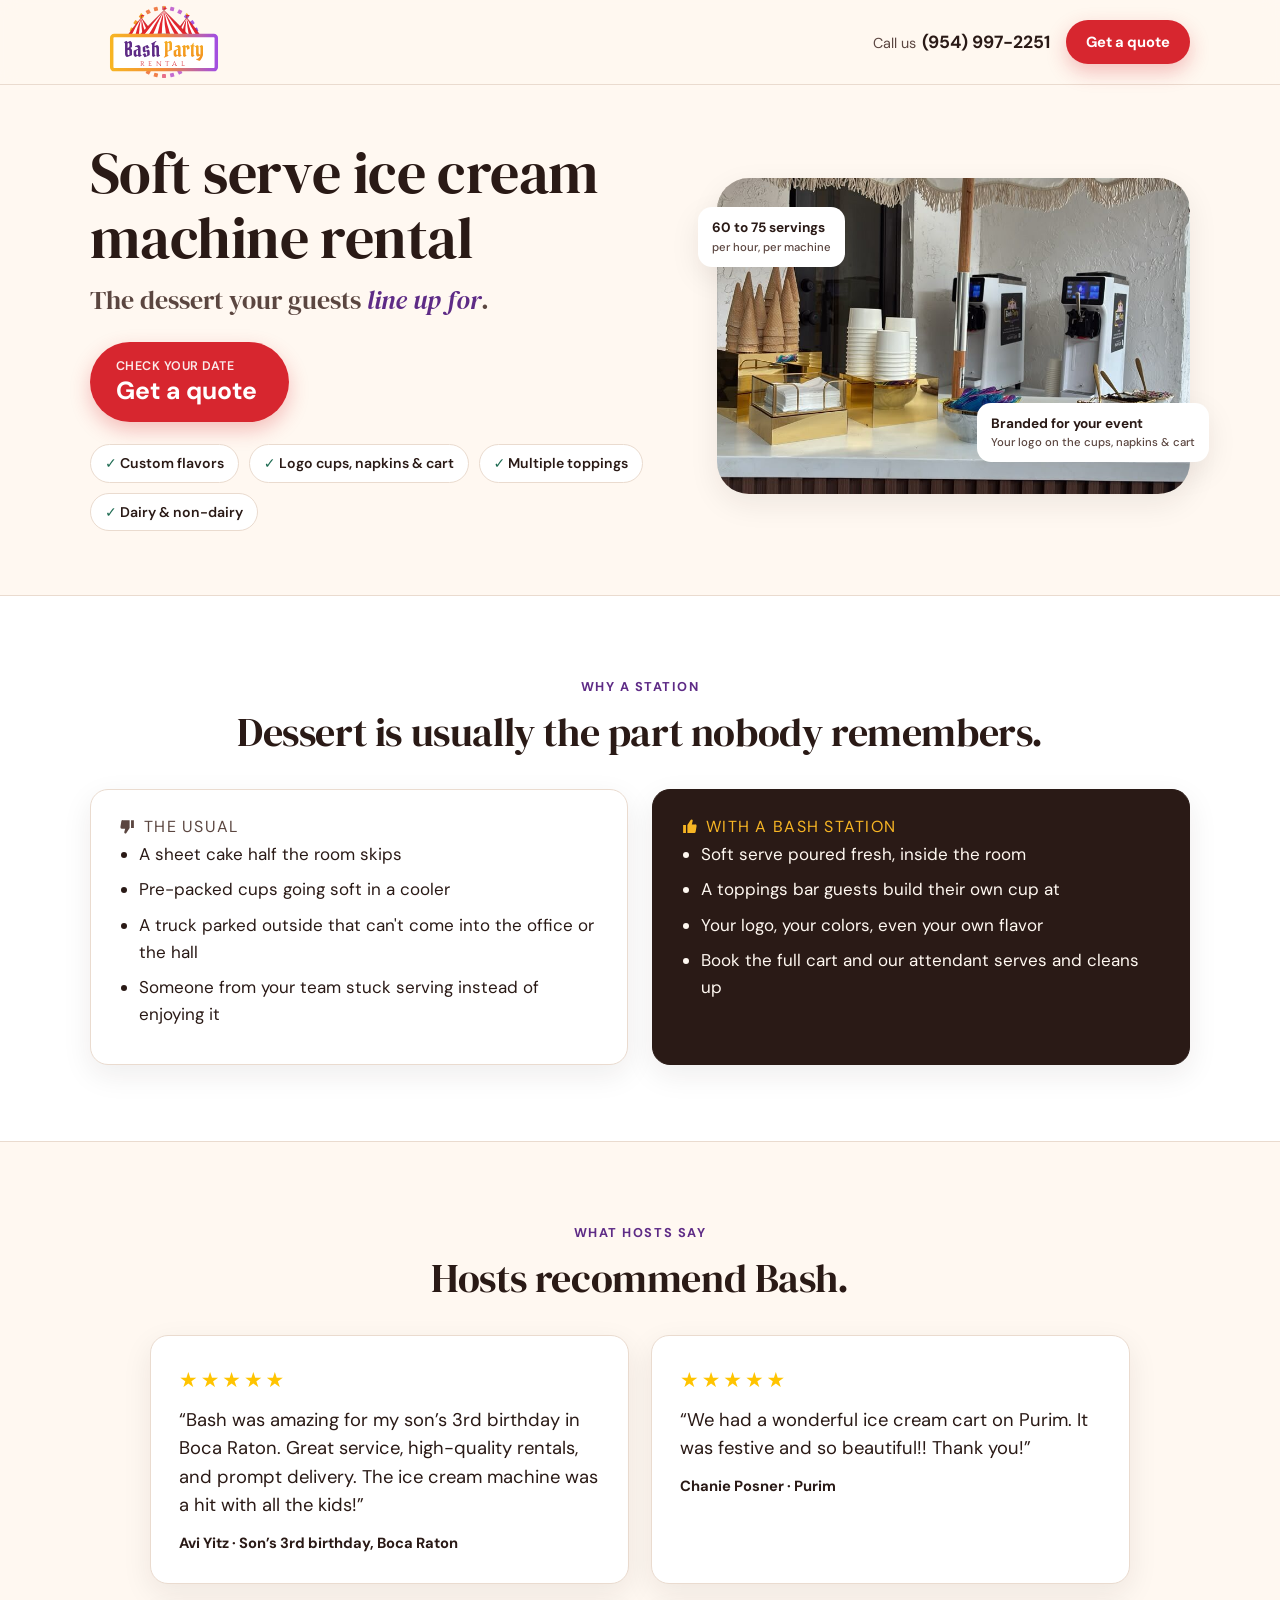
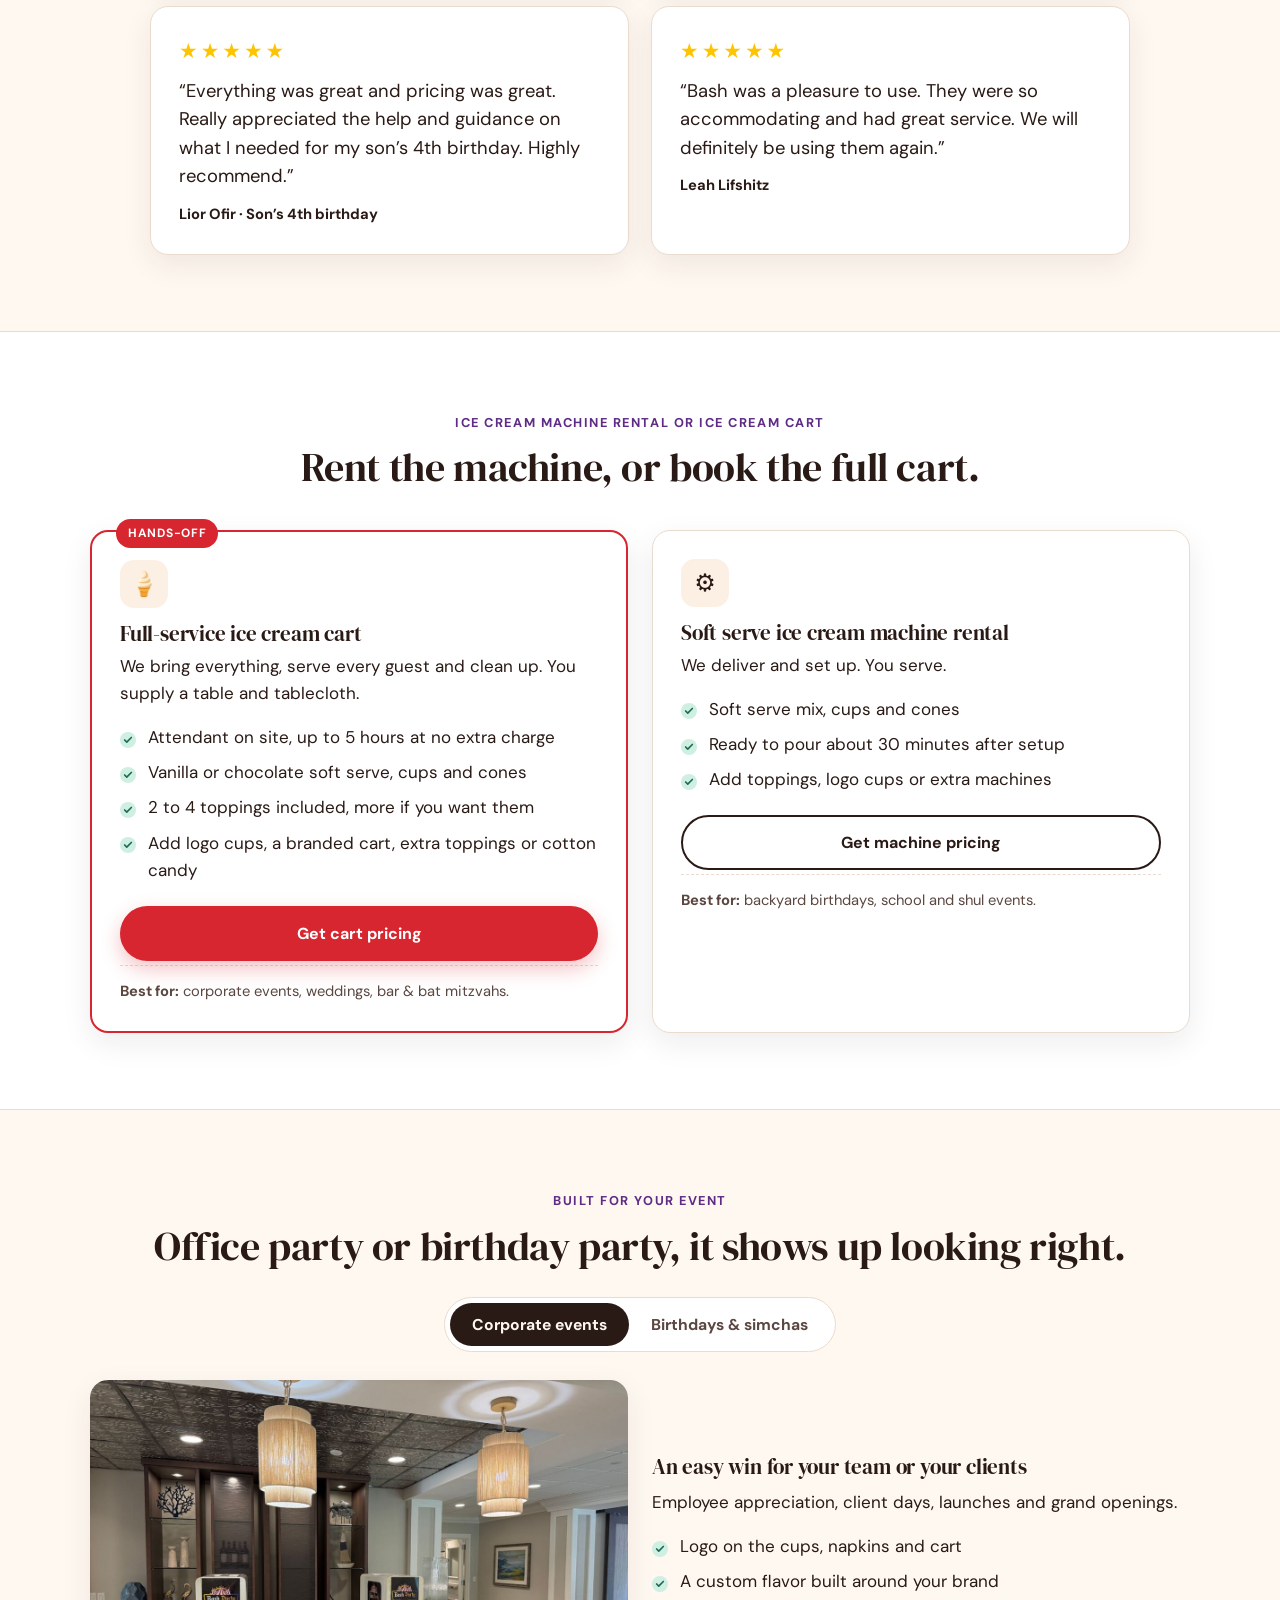
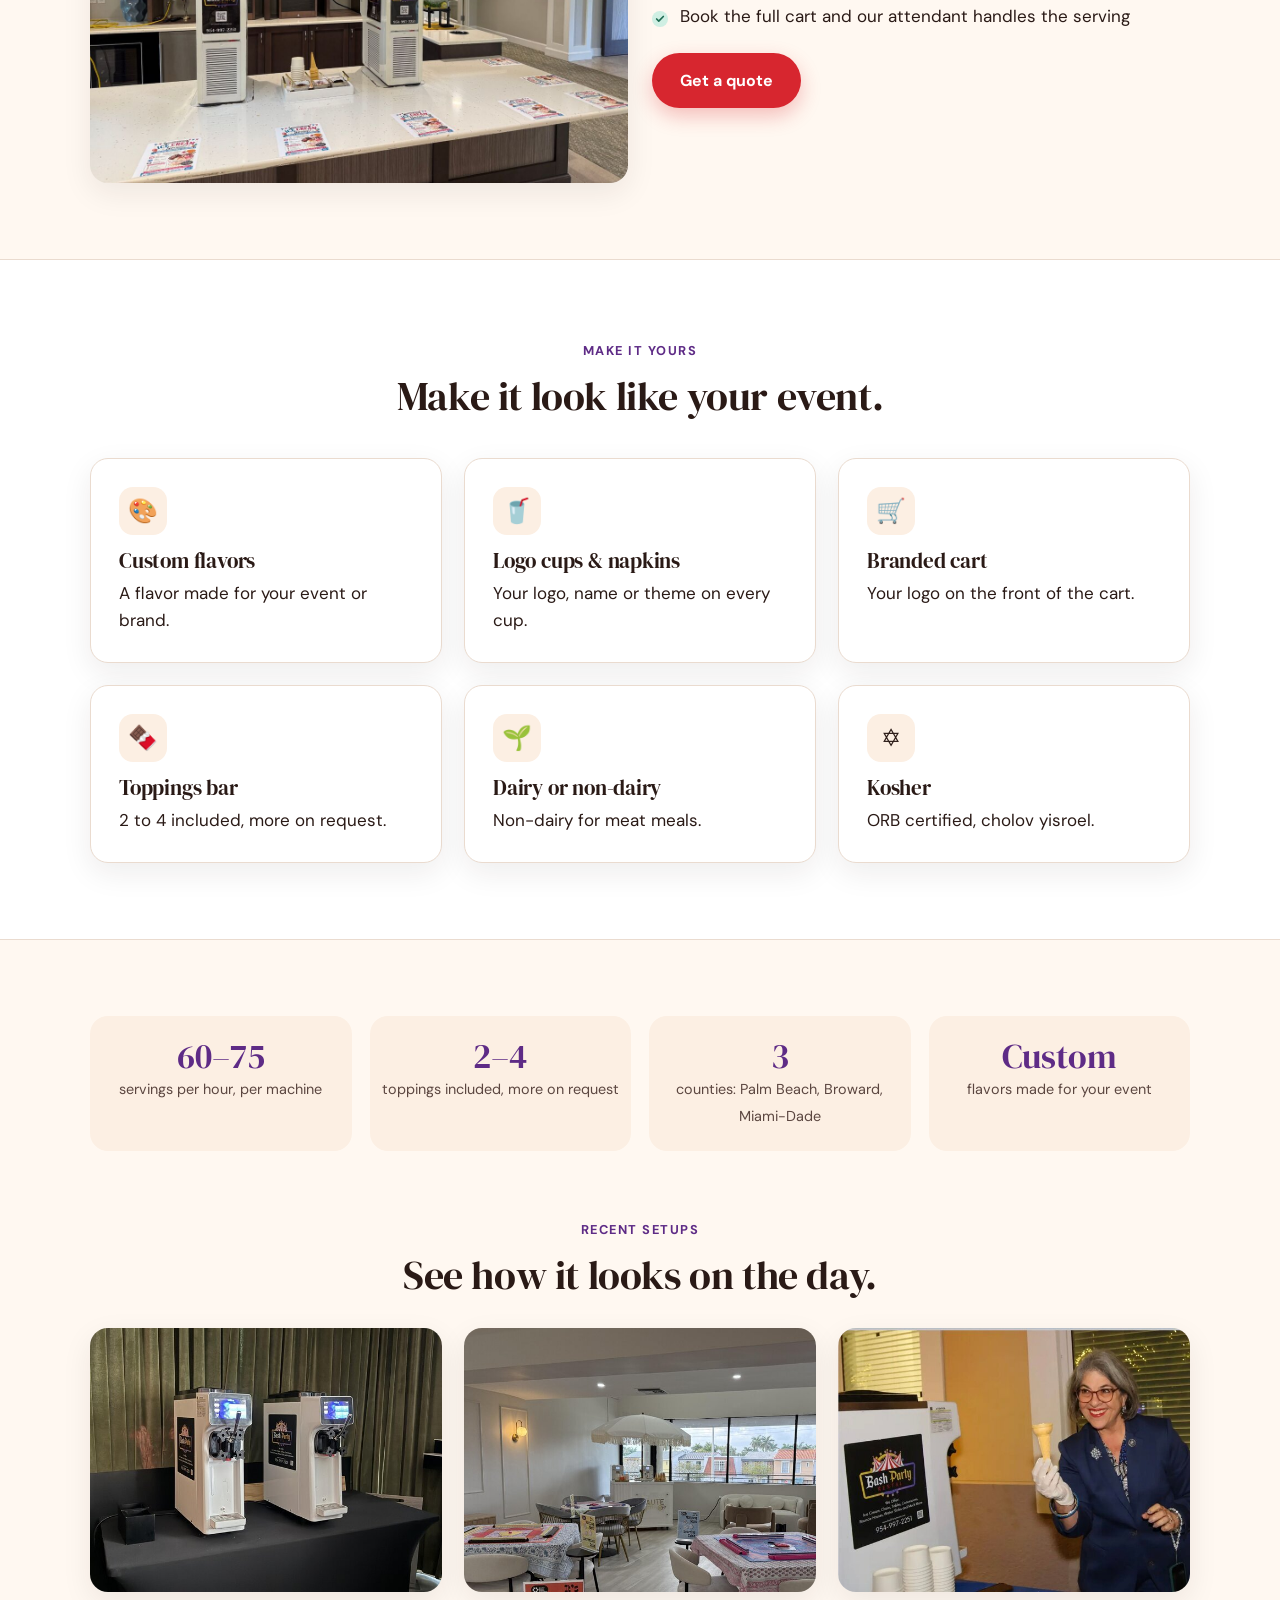
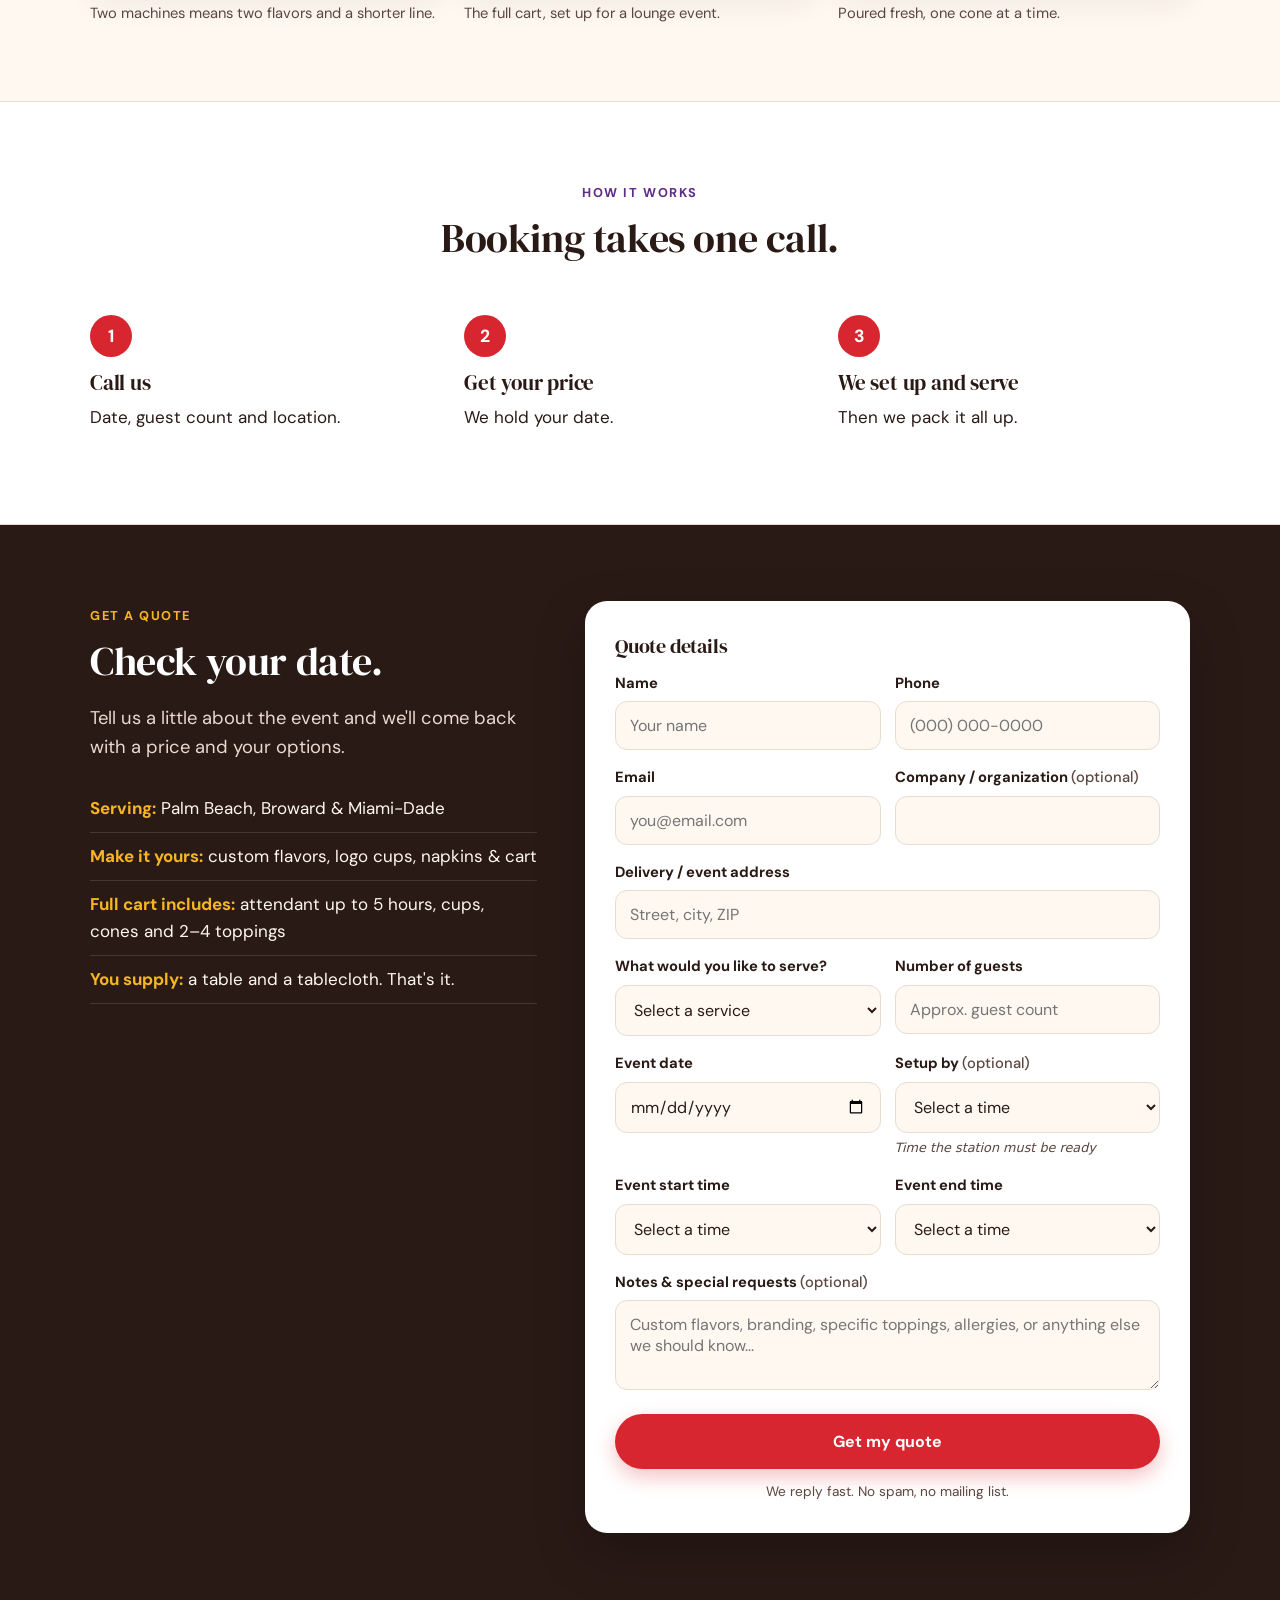
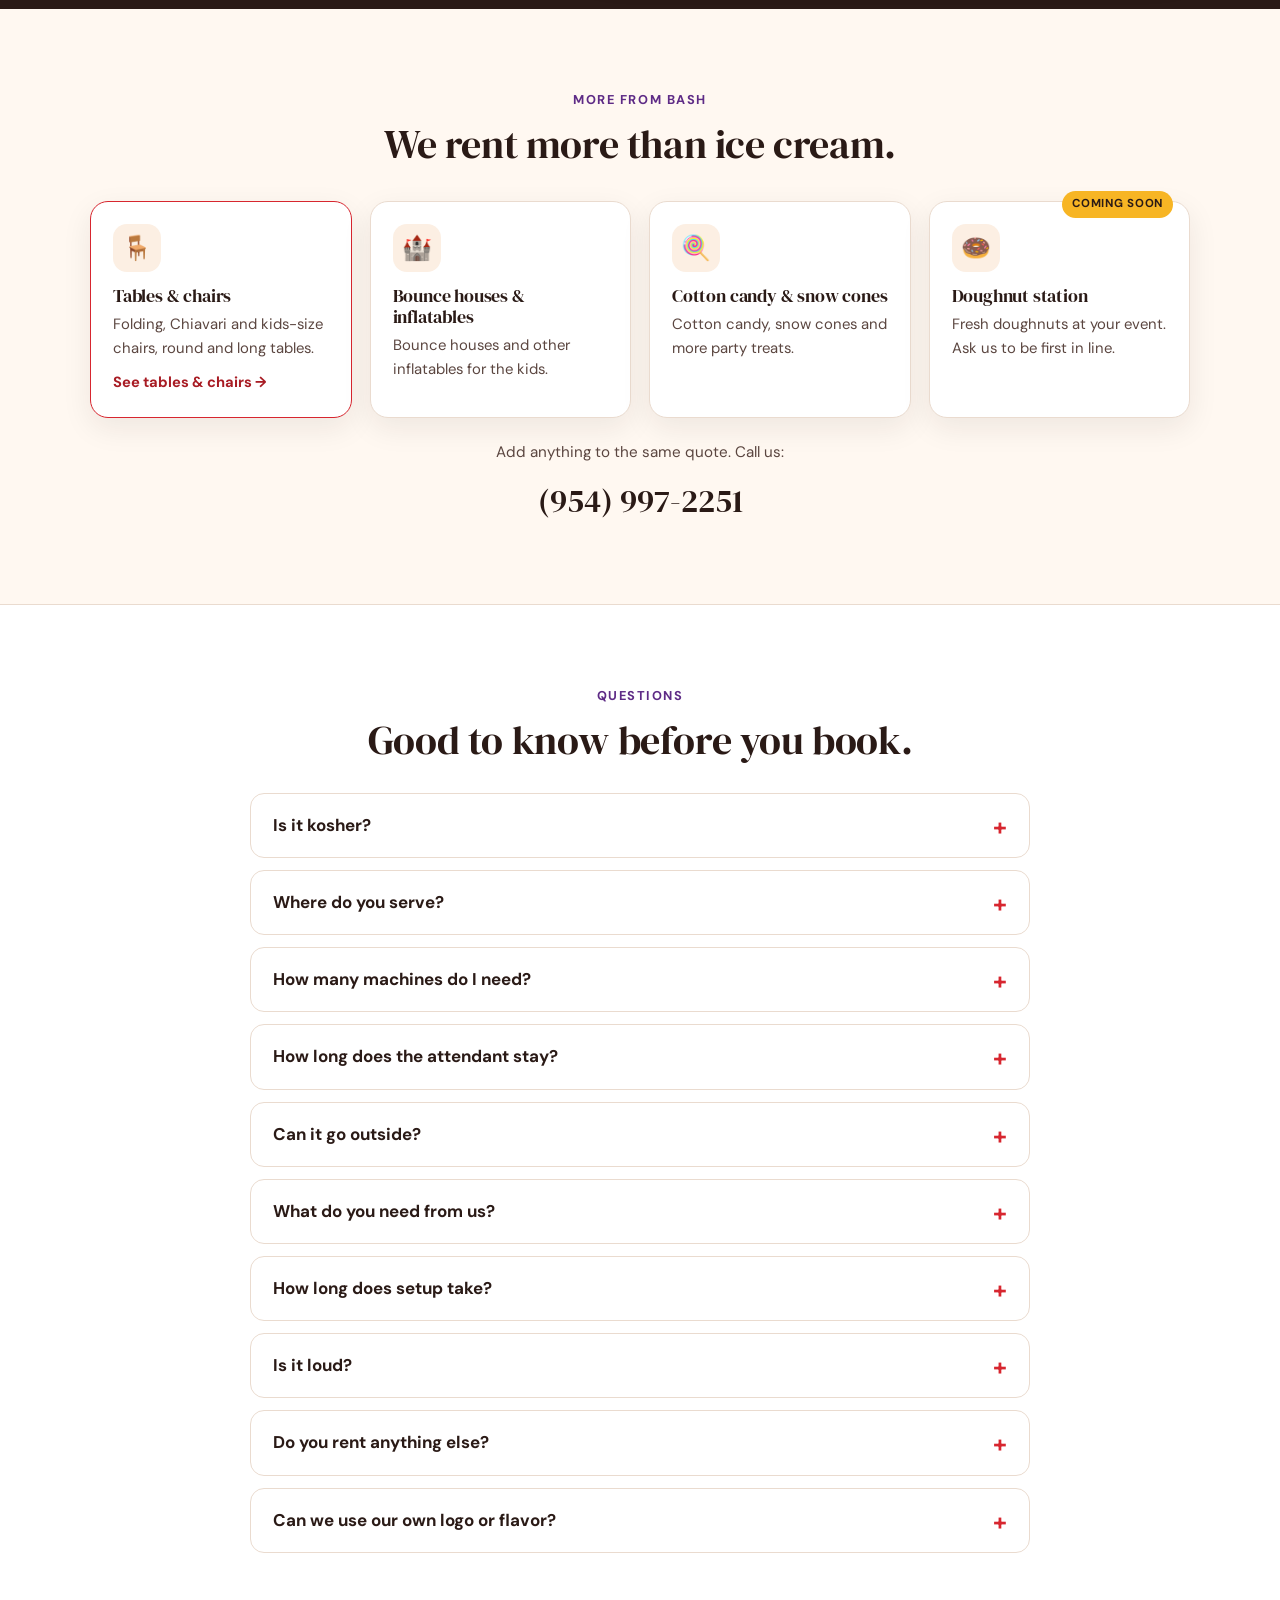
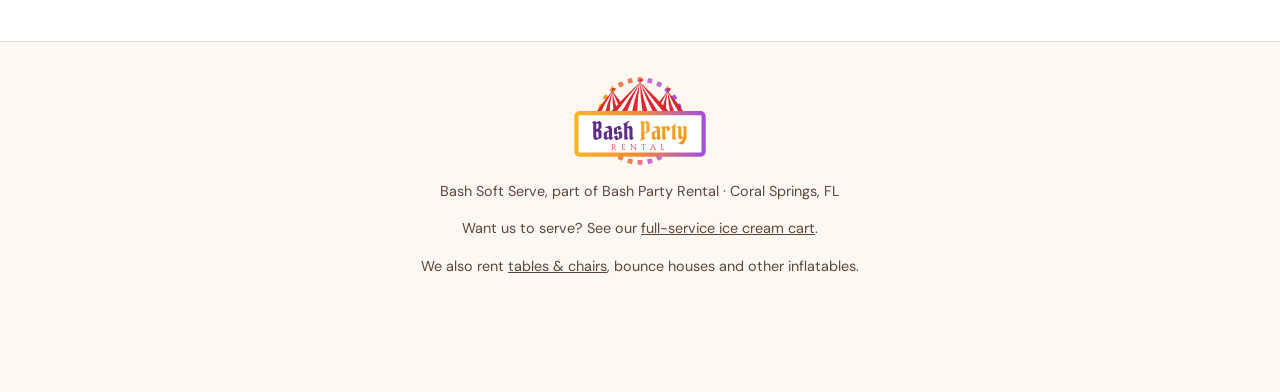
==== commit d0ec71c4: "Use 12-hour time dropdowns on the quote forms Setup-by, start and end time are now selects from 6:00" ====
--- a/soft-serve/index.html
+++ b/soft-serve/index.html
@@ -322,11 +322,11 @@
         </div>
         <div class="form-row">
           <div class="field"><label for="ss-date">Event date</label><input type="date" id="ss-date" name="event_date" required></div>
-          <div class="field"><label for="ss-setup">Setup by <span class="opt">(optional)</span></label><input type="time" id="ss-setup" name="setup_by"><small class="hint">Time the station must be ready</small></div>
+          <div class="field"><label for="ss-setup">Setup by <span class="opt">(optional)</span></label><select id="ss-setup" name="setup_by"><option value="">Select a time</option><option>6:00 AM</option><option>6:30 AM</option><option>7:00 AM</option><option>7:30 AM</option><option>8:00 AM</option><option>8:30 AM</option><option>9:00 AM</option><option>9:30 AM</option><option>10:00 AM</option><option>10:30 AM</option><option>11:00 AM</option><option>11:30 AM</option><option>12:00 PM</option><option>12:30 PM</option><option>1:00 PM</option><option>1:30 PM</option><option>2:00 PM</option><option>2:30 PM</option><option>3:00 PM</option><option>3:30 PM</option><option>4:00 PM</option><option>4:30 PM</option><option>5:00 PM</option><option>5:30 PM</option><option>6:00 PM</option><option>6:30 PM</option><option>7:00 PM</option><option>7:30 PM</option><option>8:00 PM</option><option>8:30 PM</option><option>9:00 PM</option><option>9:30 PM</option><option>10:00 PM</option><option>10:30 PM</option><option>11:00 PM</option><option>11:30 PM</option><option>12:00 AM (midnight)</option></select><small class="hint">Time the station must be ready</small></div>
         </div>
         <div class="form-row">
-          <div class="field"><label for="ss-start">Event start time</label><input type="time" id="ss-start" name="start_time" required></div>
-          <div class="field"><label for="ss-end">Event end time</label><input type="time" id="ss-end" name="end_time" required></div>
+          <div class="field"><label for="ss-start">Event start time</label><select id="ss-start" name="start_time" required><option value="">Select a time</option><option>6:00 AM</option><option>6:30 AM</option><option>7:00 AM</option><option>7:30 AM</option><option>8:00 AM</option><option>8:30 AM</option><option>9:00 AM</option><option>9:30 AM</option><option>10:00 AM</option><option>10:30 AM</option><option>11:00 AM</option><option>11:30 AM</option><option>12:00 PM</option><option>12:30 PM</option><option>1:00 PM</option><option>1:30 PM</option><option>2:00 PM</option><option>2:30 PM</option><option>3:00 PM</option><option>3:30 PM</option><option>4:00 PM</option><option>4:30 PM</option><option>5:00 PM</option><option>5:30 PM</option><option>6:00 PM</option><option>6:30 PM</option><option>7:00 PM</option><option>7:30 PM</option><option>8:00 PM</option><option>8:30 PM</option><option>9:00 PM</option><option>9:30 PM</option><option>10:00 PM</option><option>10:30 PM</option><option>11:00 PM</option><option>11:30 PM</option><option>12:00 AM (midnight)</option></select></div>
+          <div class="field"><label for="ss-end">Event end time</label><select id="ss-end" name="end_time" required><option value="">Select a time</option><option>6:00 AM</option><option>6:30 AM</option><option>7:00 AM</option><option>7:30 AM</option><option>8:00 AM</option><option>8:30 AM</option><option>9:00 AM</option><option>9:30 AM</option><option>10:00 AM</option><option>10:30 AM</option><option>11:00 AM</option><option>11:30 AM</option><option>12:00 PM</option><option>12:30 PM</option><option>1:00 PM</option><option>1:30 PM</option><option>2:00 PM</option><option>2:30 PM</option><option>3:00 PM</option><option>3:30 PM</option><option>4:00 PM</option><option>4:30 PM</option><option>5:00 PM</option><option>5:30 PM</option><option>6:00 PM</option><option>6:30 PM</option><option>7:00 PM</option><option>7:30 PM</option><option>8:00 PM</option><option>8:30 PM</option><option>9:00 PM</option><option>9:30 PM</option><option>10:00 PM</option><option>10:30 PM</option><option>11:00 PM</option><option>11:30 PM</option><option>12:00 AM (midnight)</option></select></div>
         </div>
         <div class="field"><label for="ss-notes">Notes &amp; special requests <span class="opt">(optional)</span></label><textarea id="ss-notes" name="message" placeholder="Custom flavors, branding, specific toppings, allergies, or anything else we should know..."></textarea></div>
 
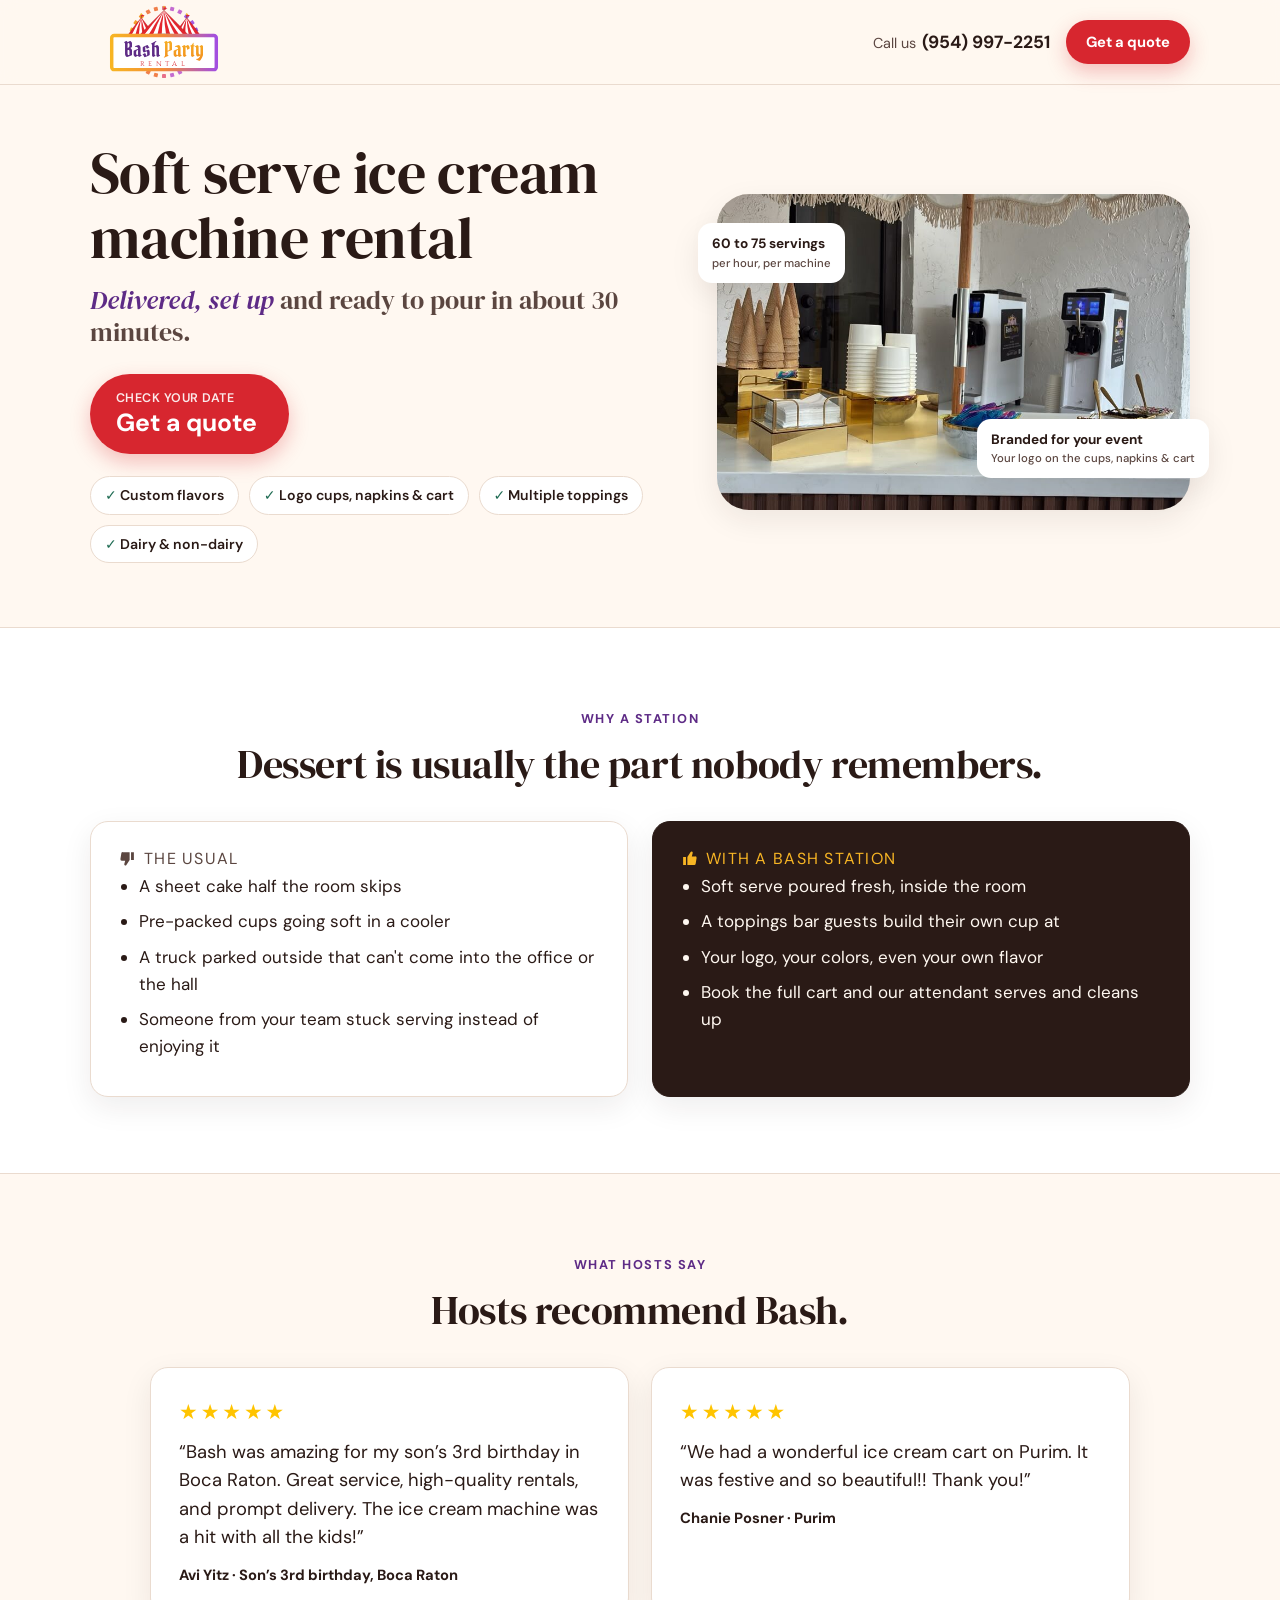
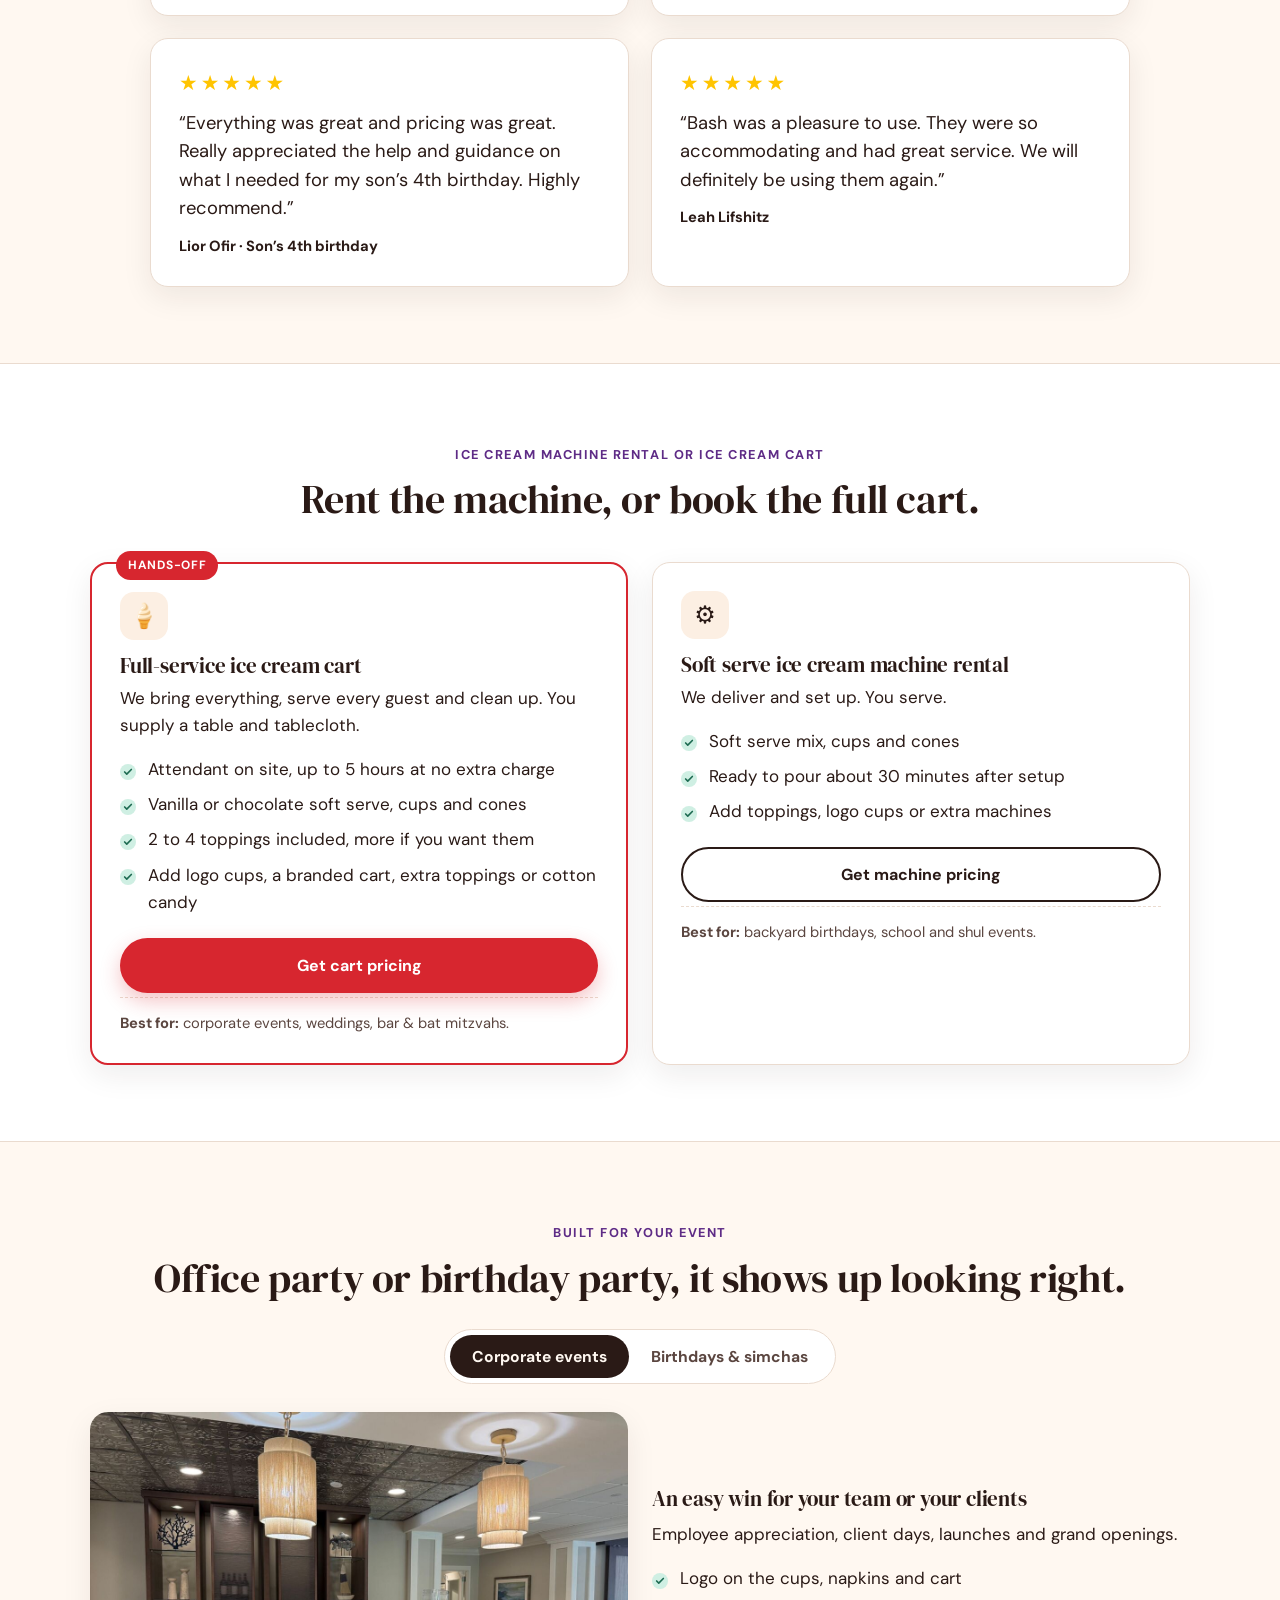
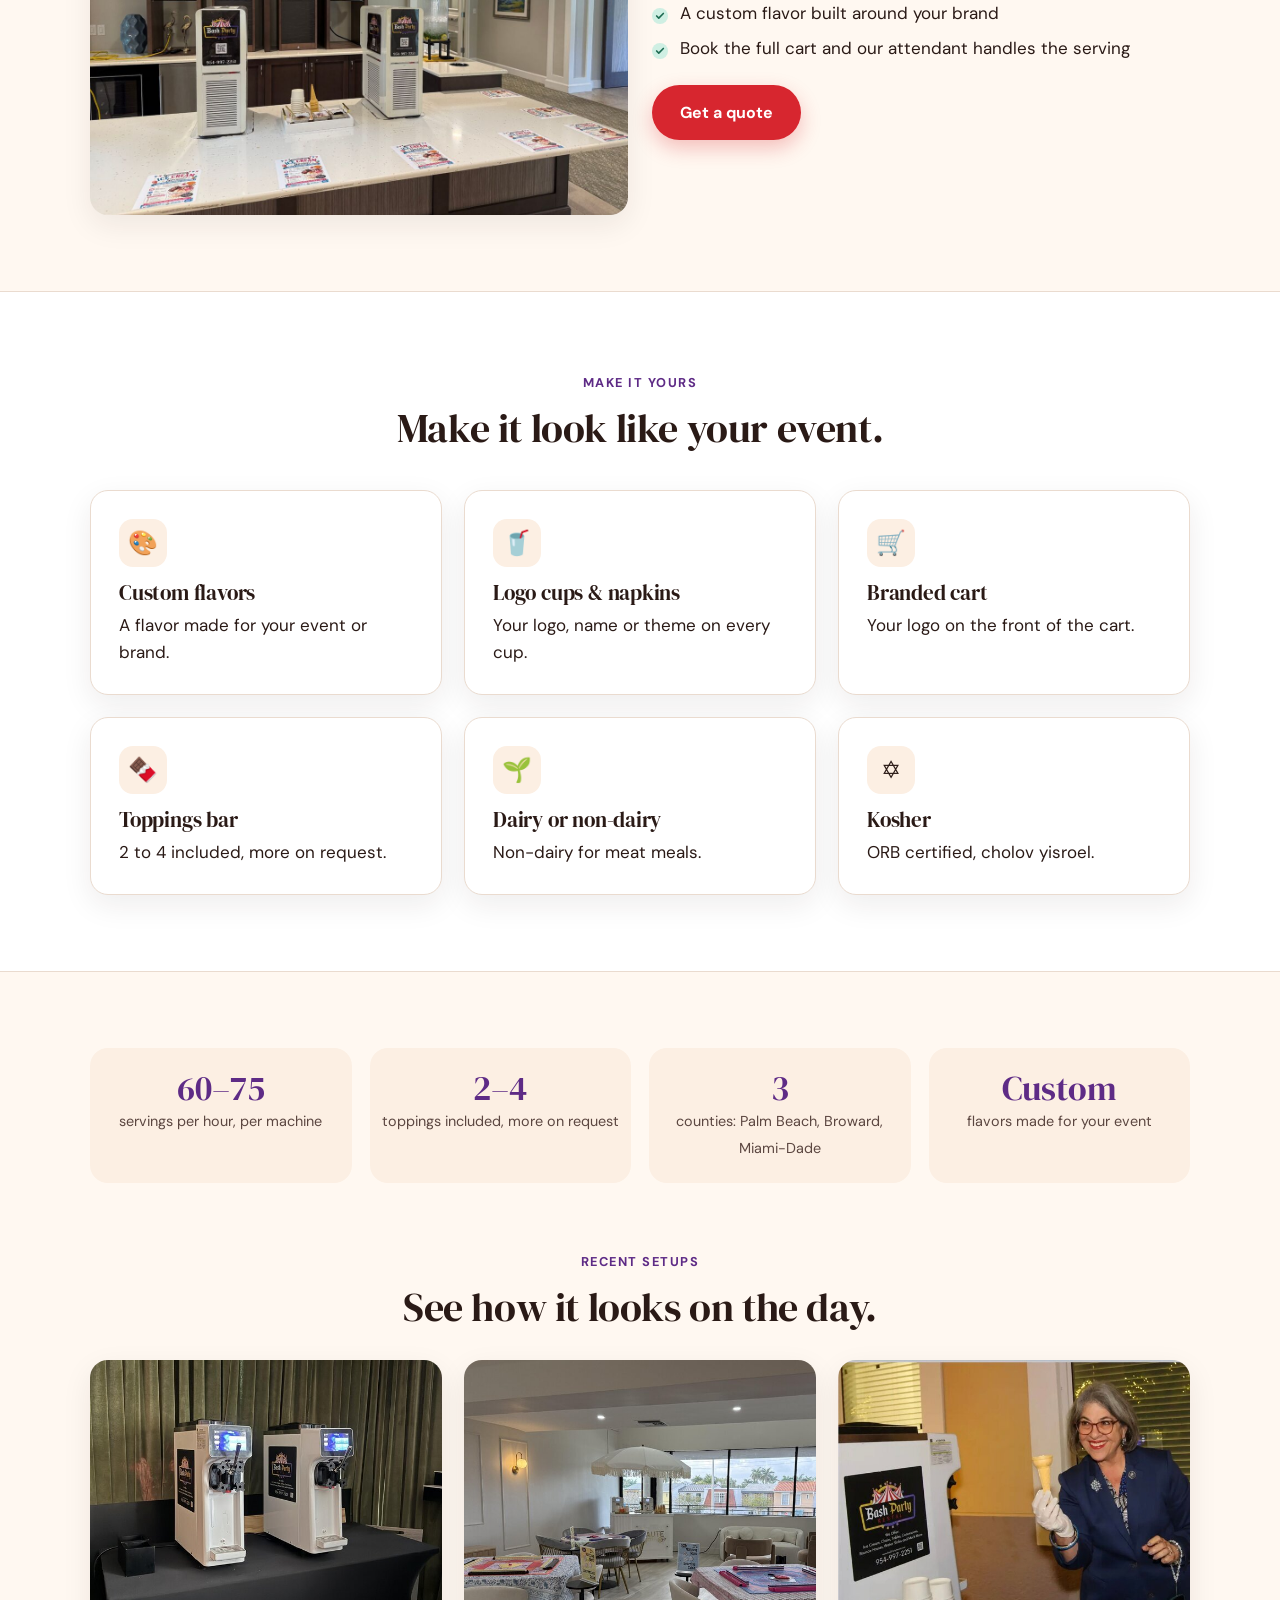
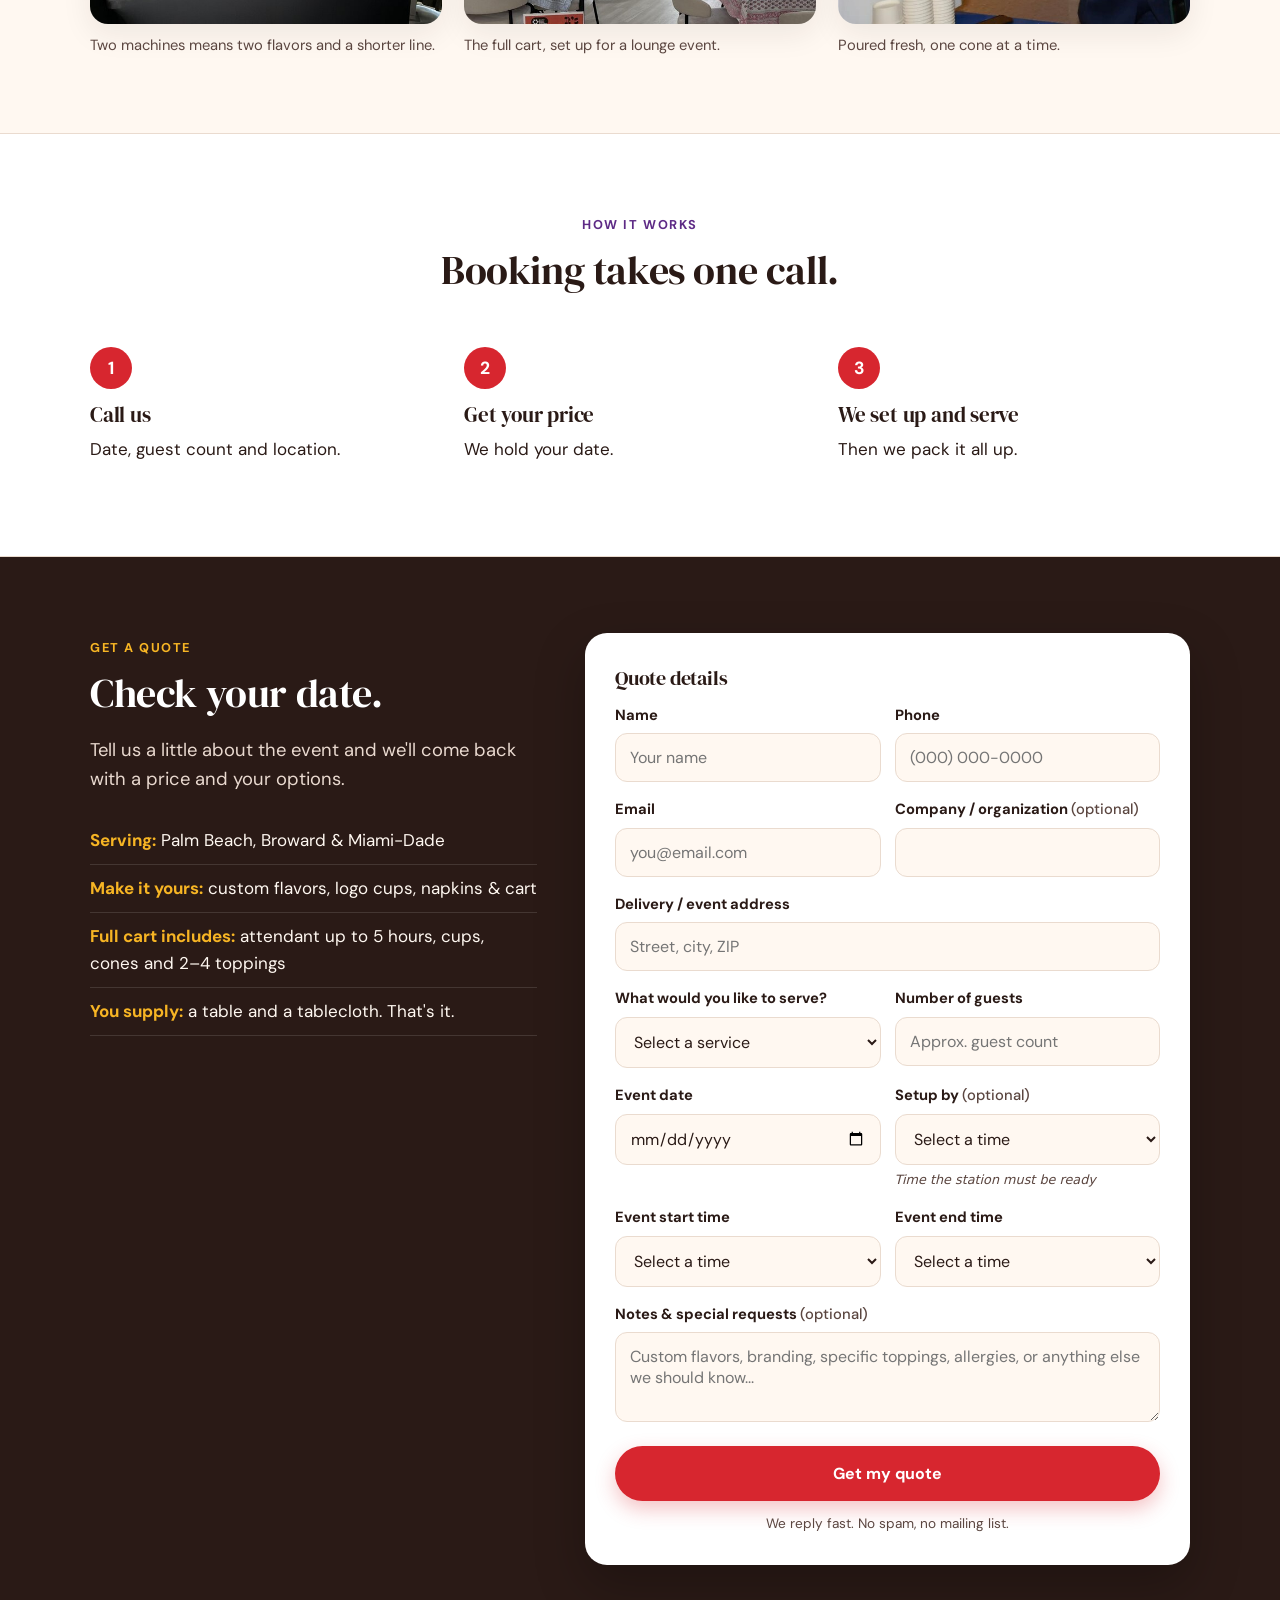
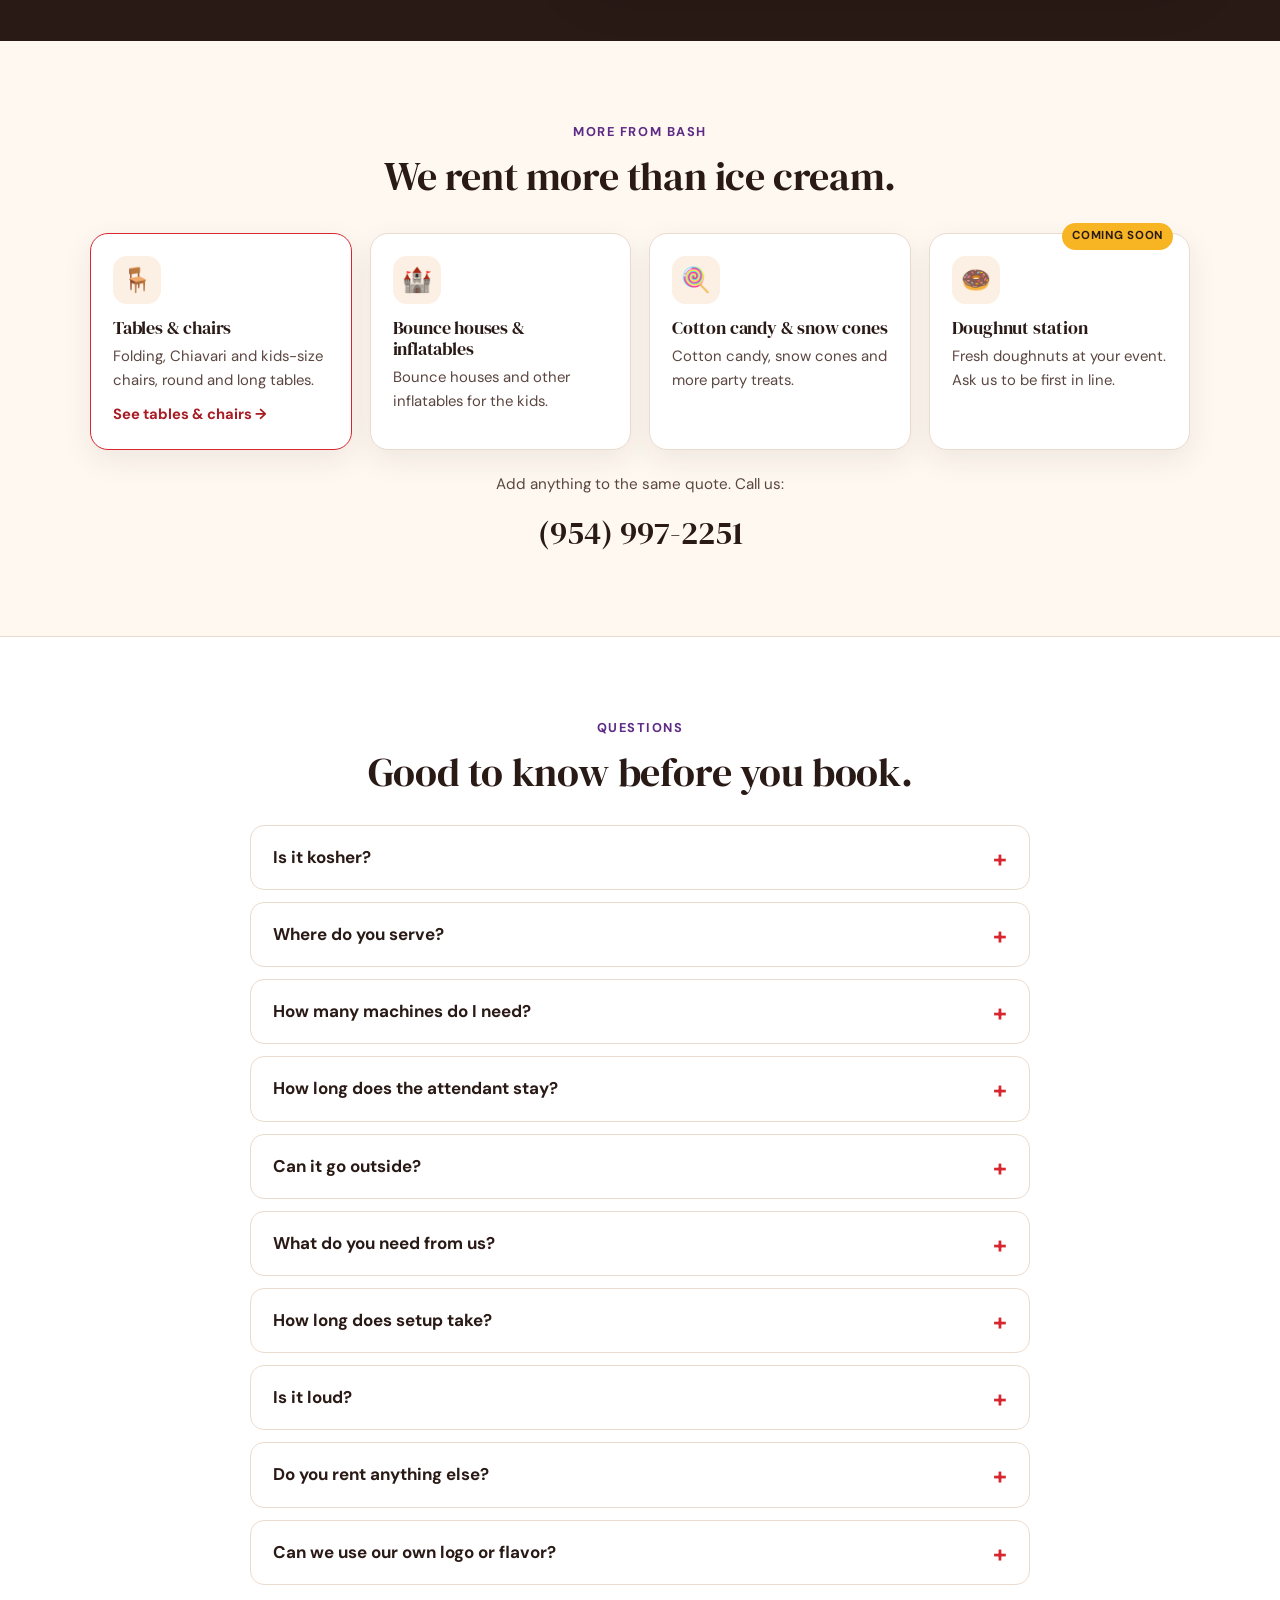
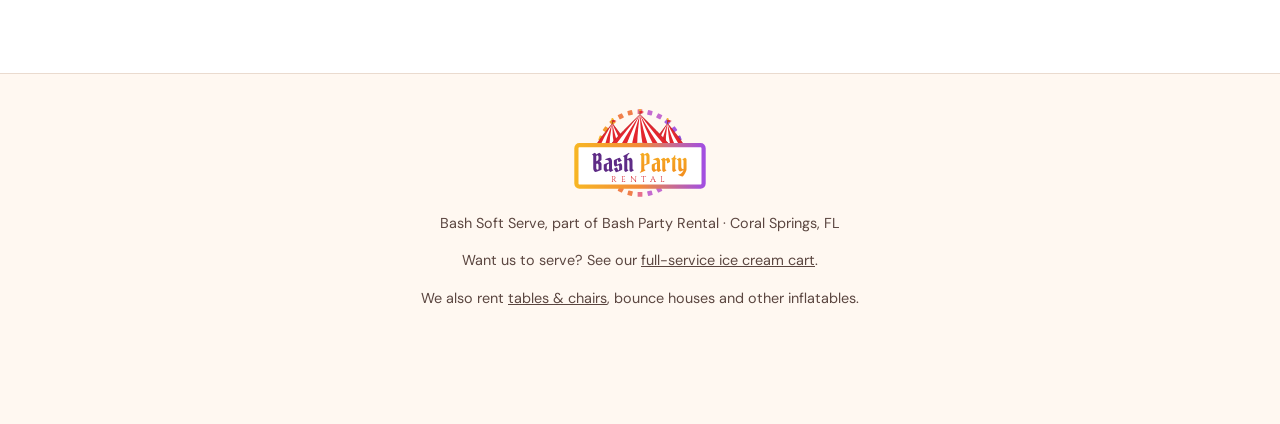
==== commit ff0cd00e: "Replace the hero tagline with lines that answer the searcher's worry Cart page: Fully staffed: we br" ====
--- a/soft-serve/index.html
+++ b/soft-serve/index.html
@@ -46,7 +46,7 @@
     <div class="wrap hero-grid">
       <div class="hero-text">
         <h1 data-kw>Soft serve ice cream machine rental</h1>
-        <p class="hero-sub">The dessert your guests <em>line up for</em>.</p>
+        <p class="hero-sub"><em>Delivered, set up</em> and ready to pour in about 30 minutes.</p>
         <div class="hero-call">
           <a class="mobile-only btn btn-primary btn-call btn-xl" data-phone href="tel:+19549972251"><svg class="ic" viewBox="0 0 24 24" aria-hidden="true"><path d="M22 16.9v3a2 2 0 0 1-2.2 2 19.8 19.8 0 0 1-8.6-3.1 19.5 19.5 0 0 1-6-6A19.8 19.8 0 0 1 2.1 4.2 2 2 0 0 1 4.1 2h3a2 2 0 0 1 2 1.7c.1 1 .4 1.9.7 2.8a2 2 0 0 1-.5 2.1L8 9.9a16 16 0 0 0 6 6l1.3-1.3a2 2 0 0 1 2.1-.4c.9.3 1.8.6 2.8.7a2 2 0 0 1 1.7 2z" fill="currentColor"/></svg><span><small>Call to check your date</small><span class="num">(954) 997-2251</span></span></a>
           <a class="desk-only btn btn-primary btn-xl" href="#quote"><span><small>Check your date</small>Get a quote</span></a>
